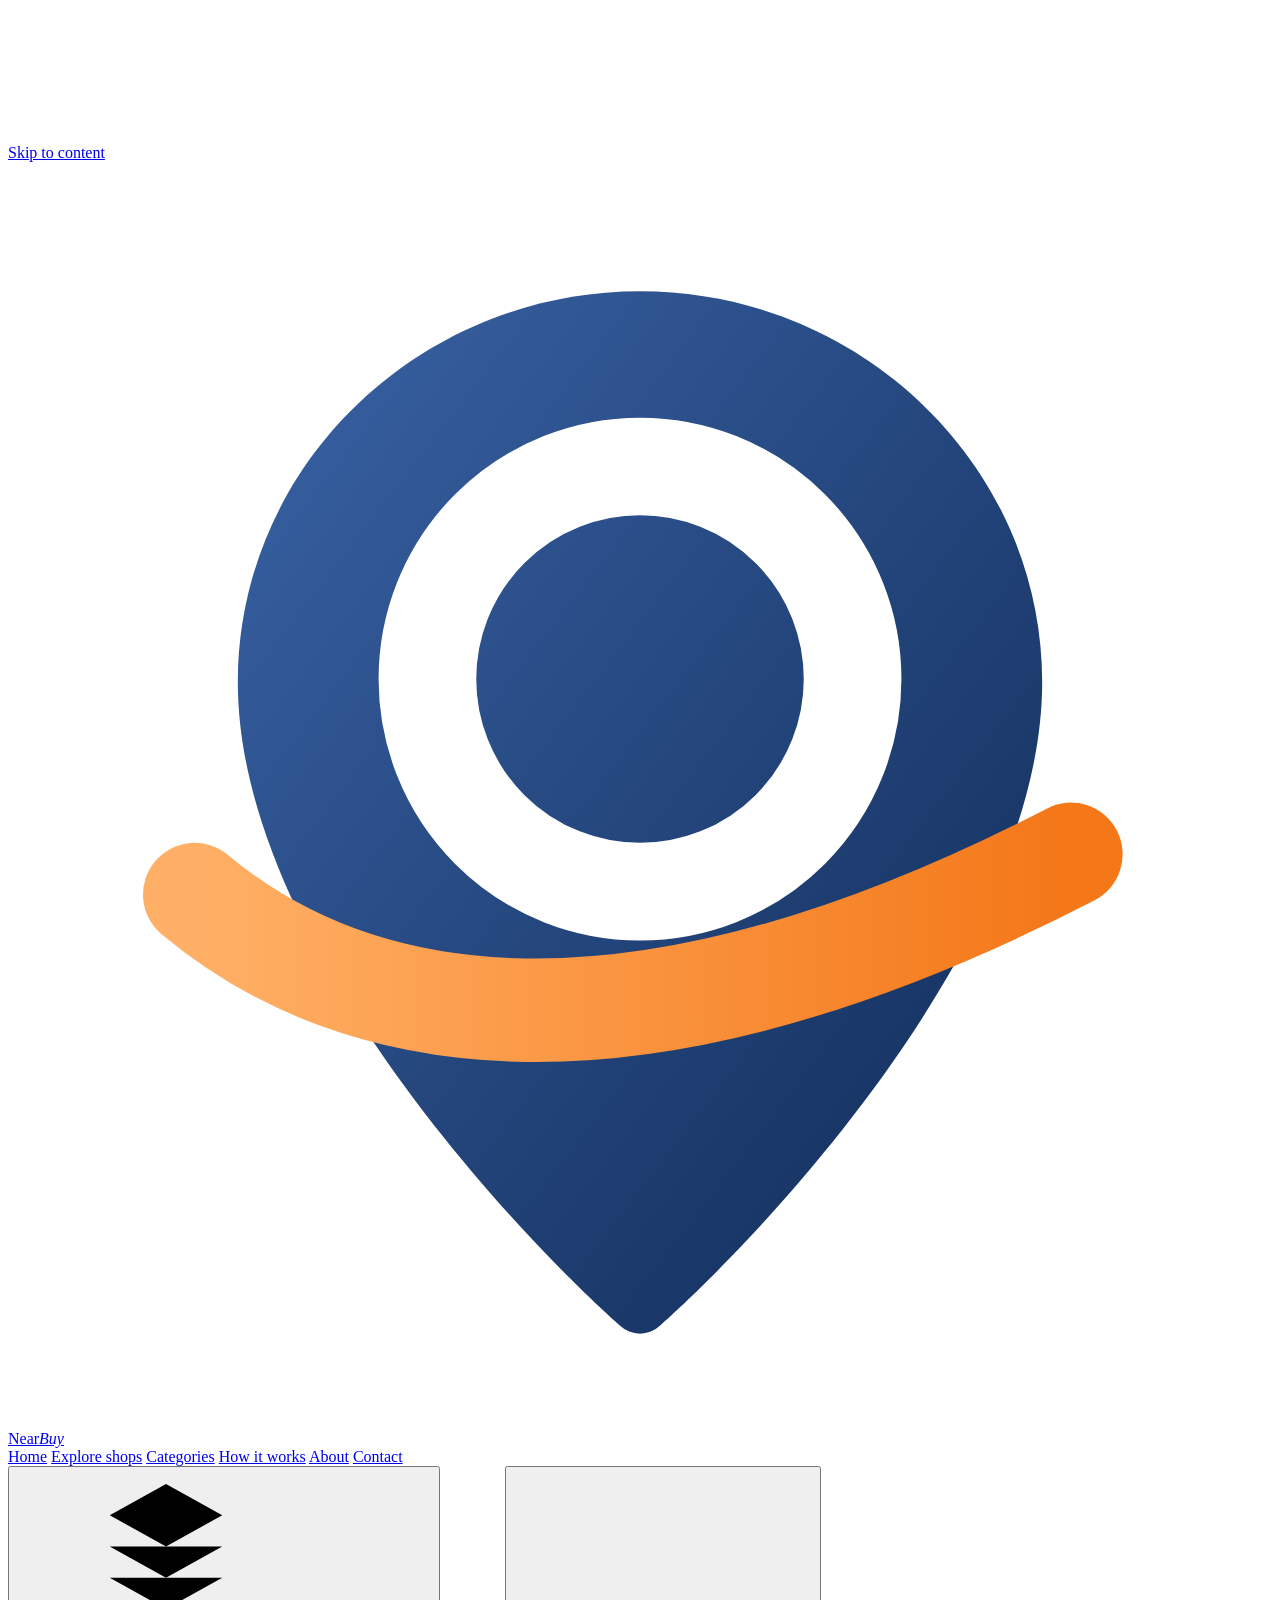
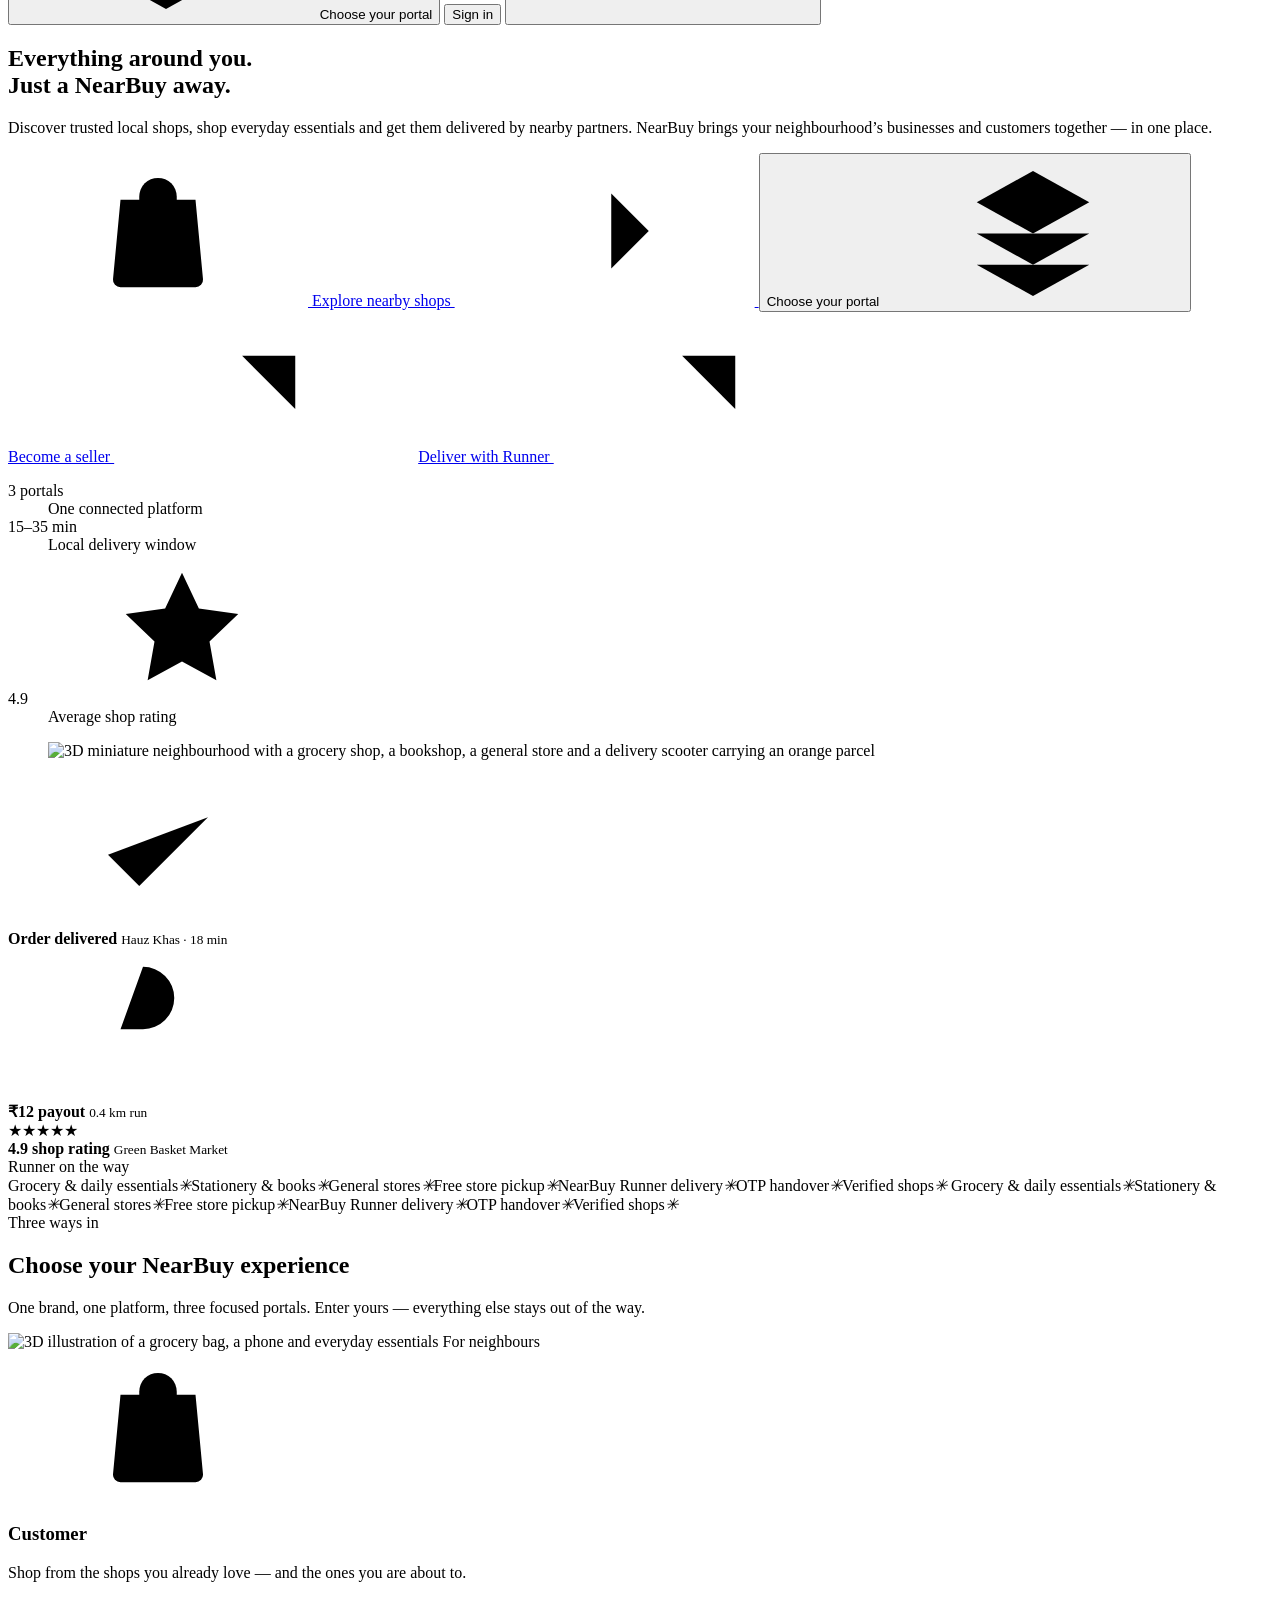
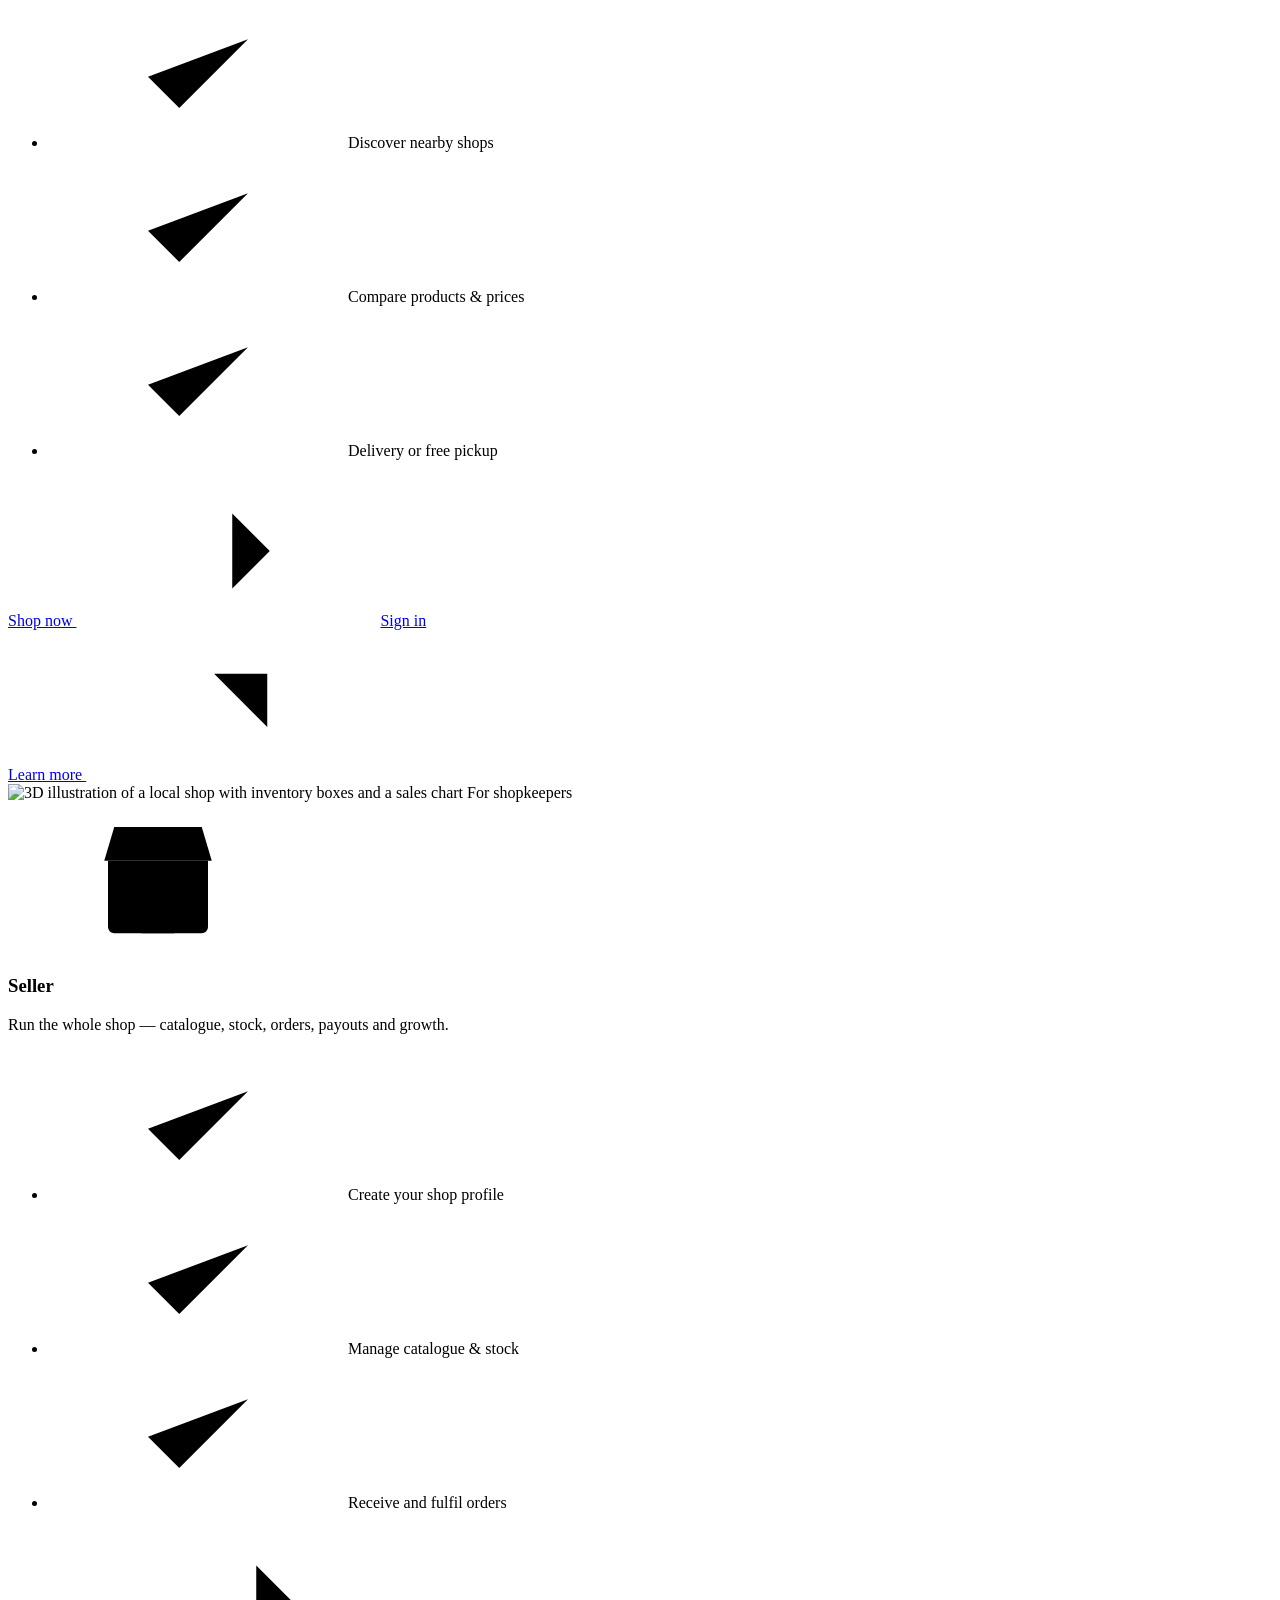
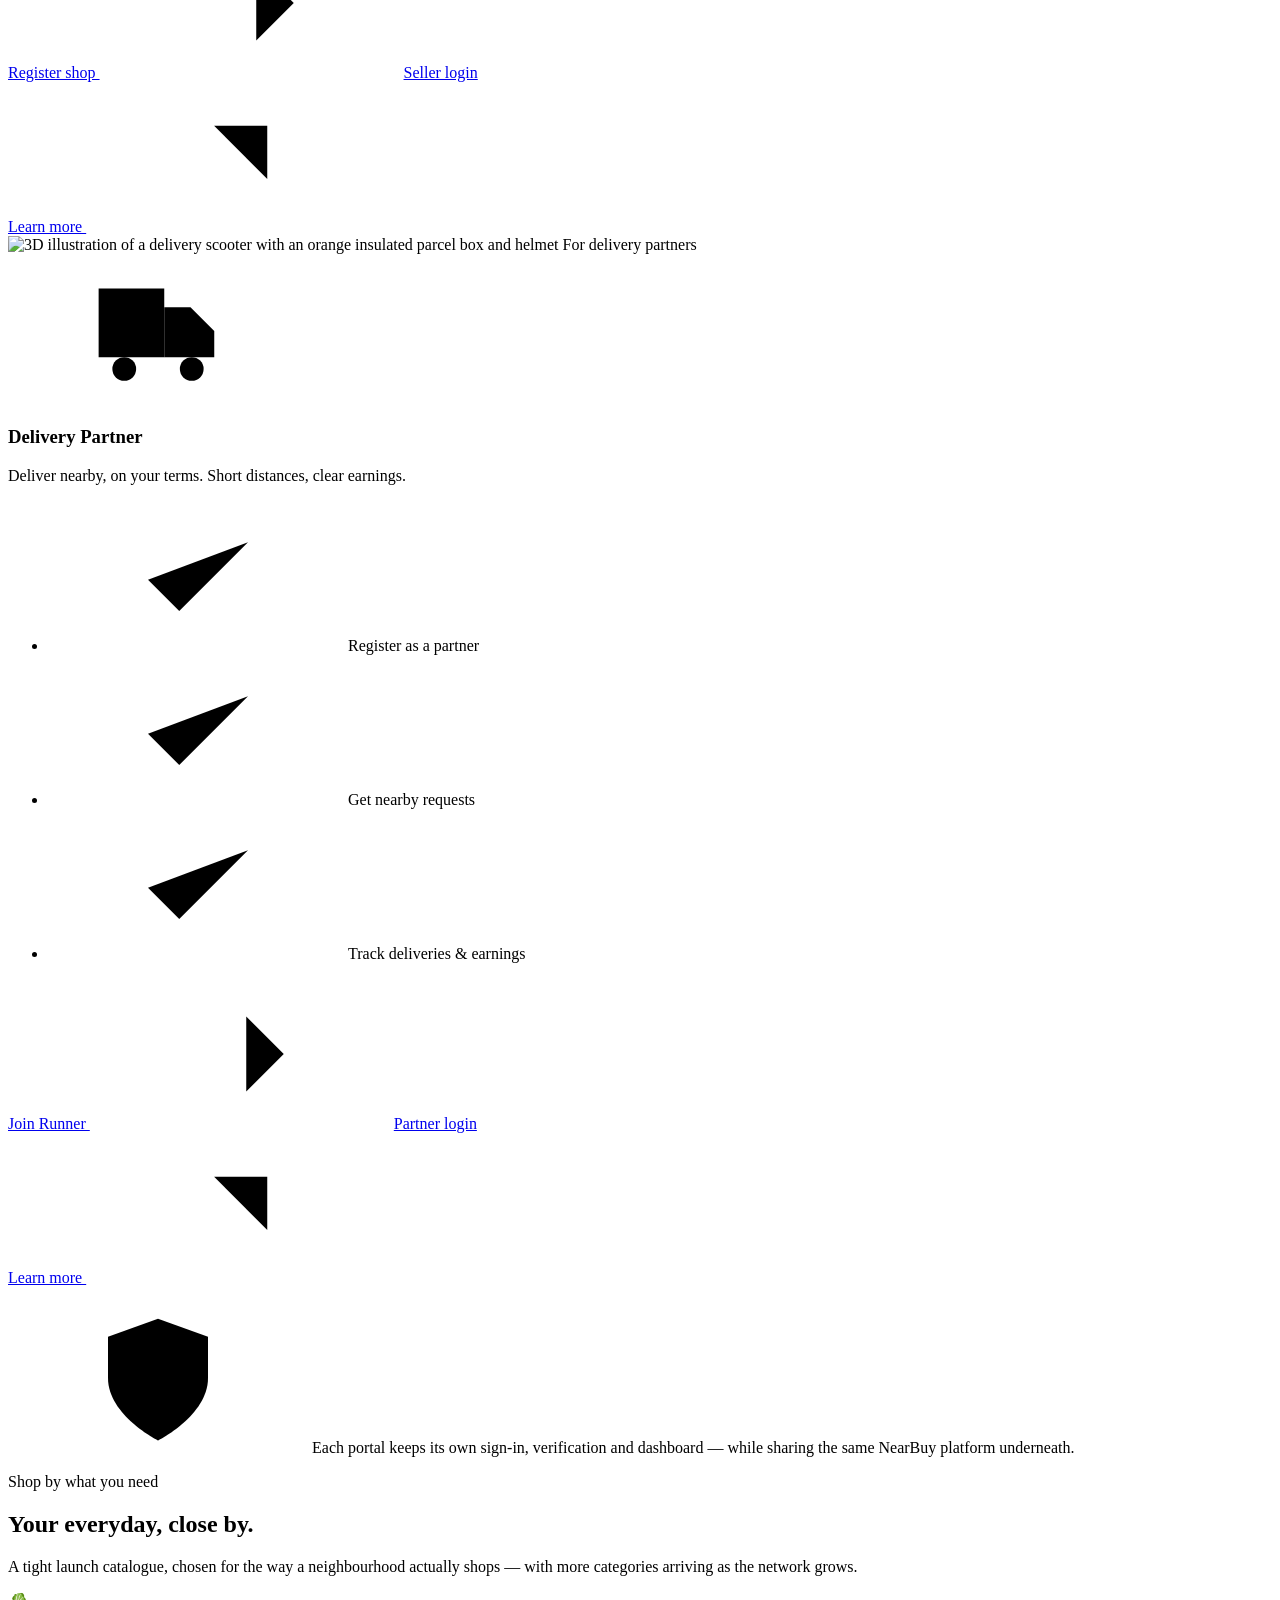
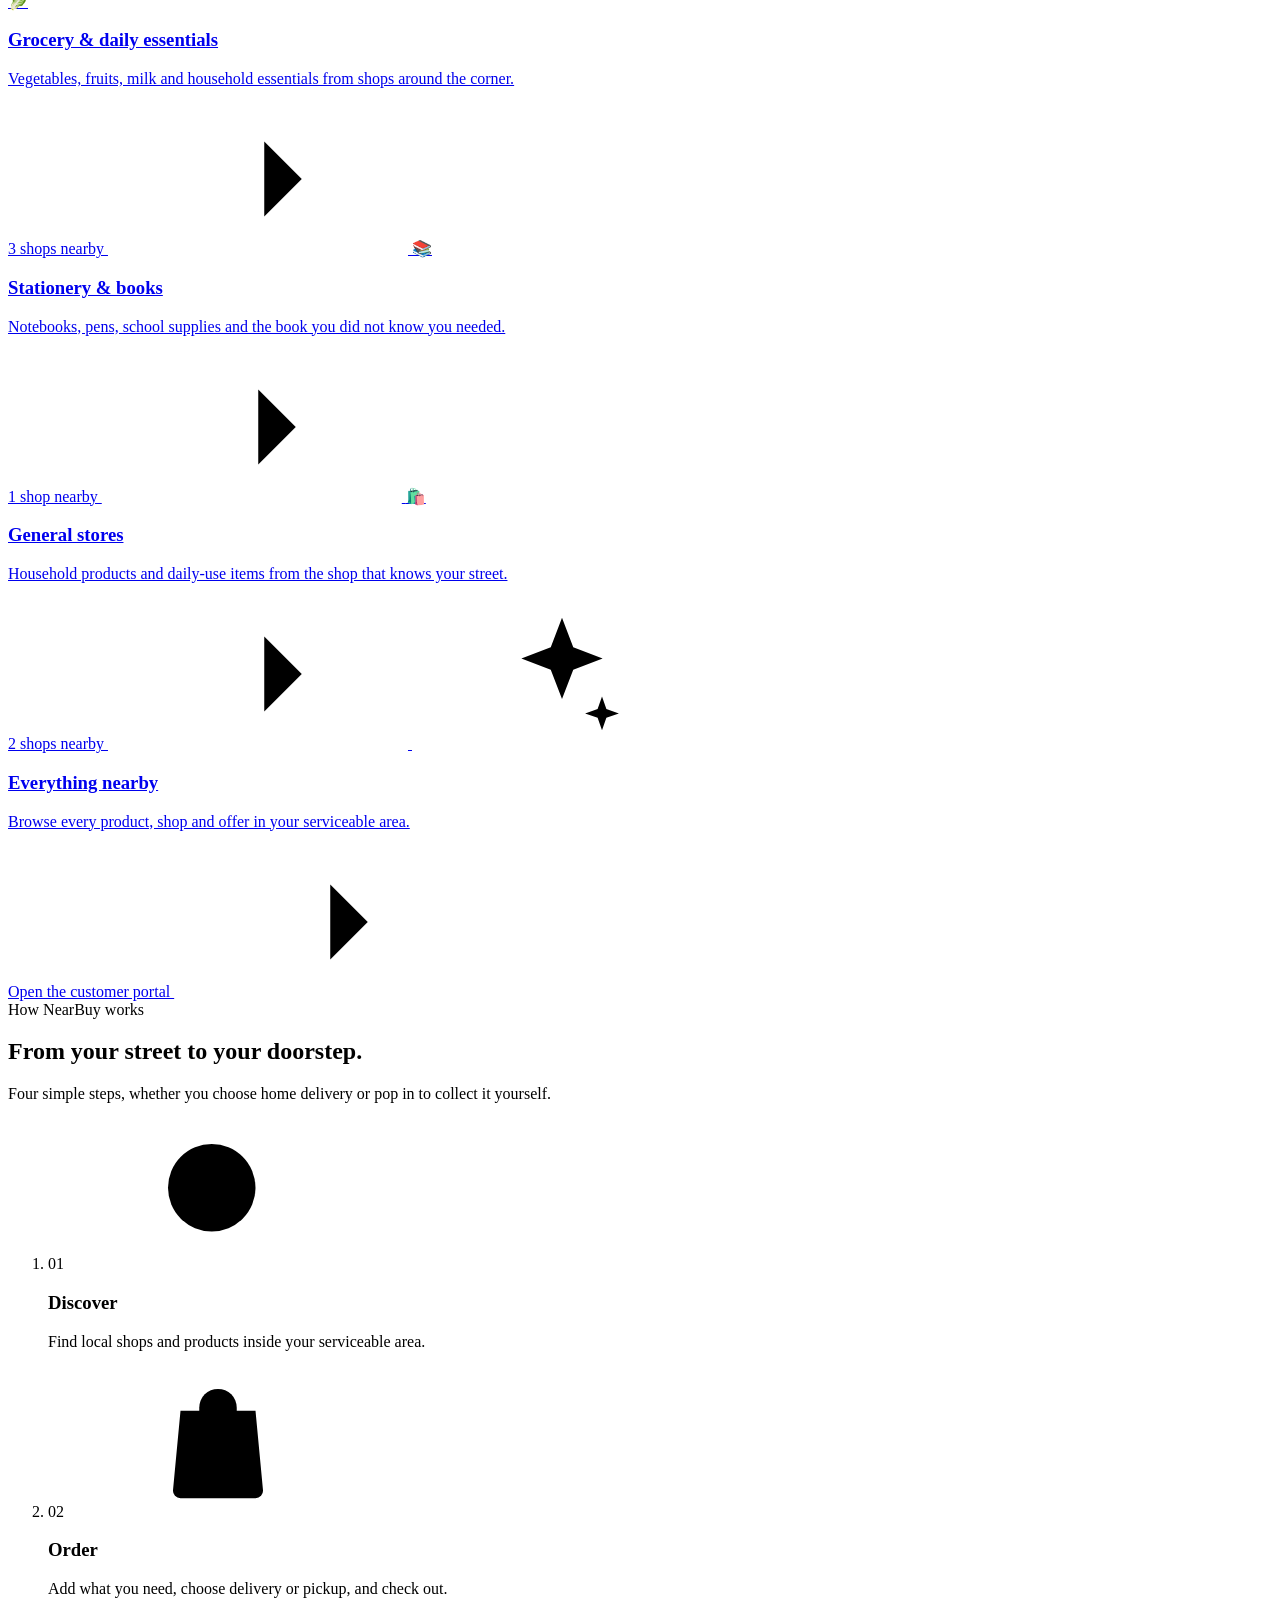
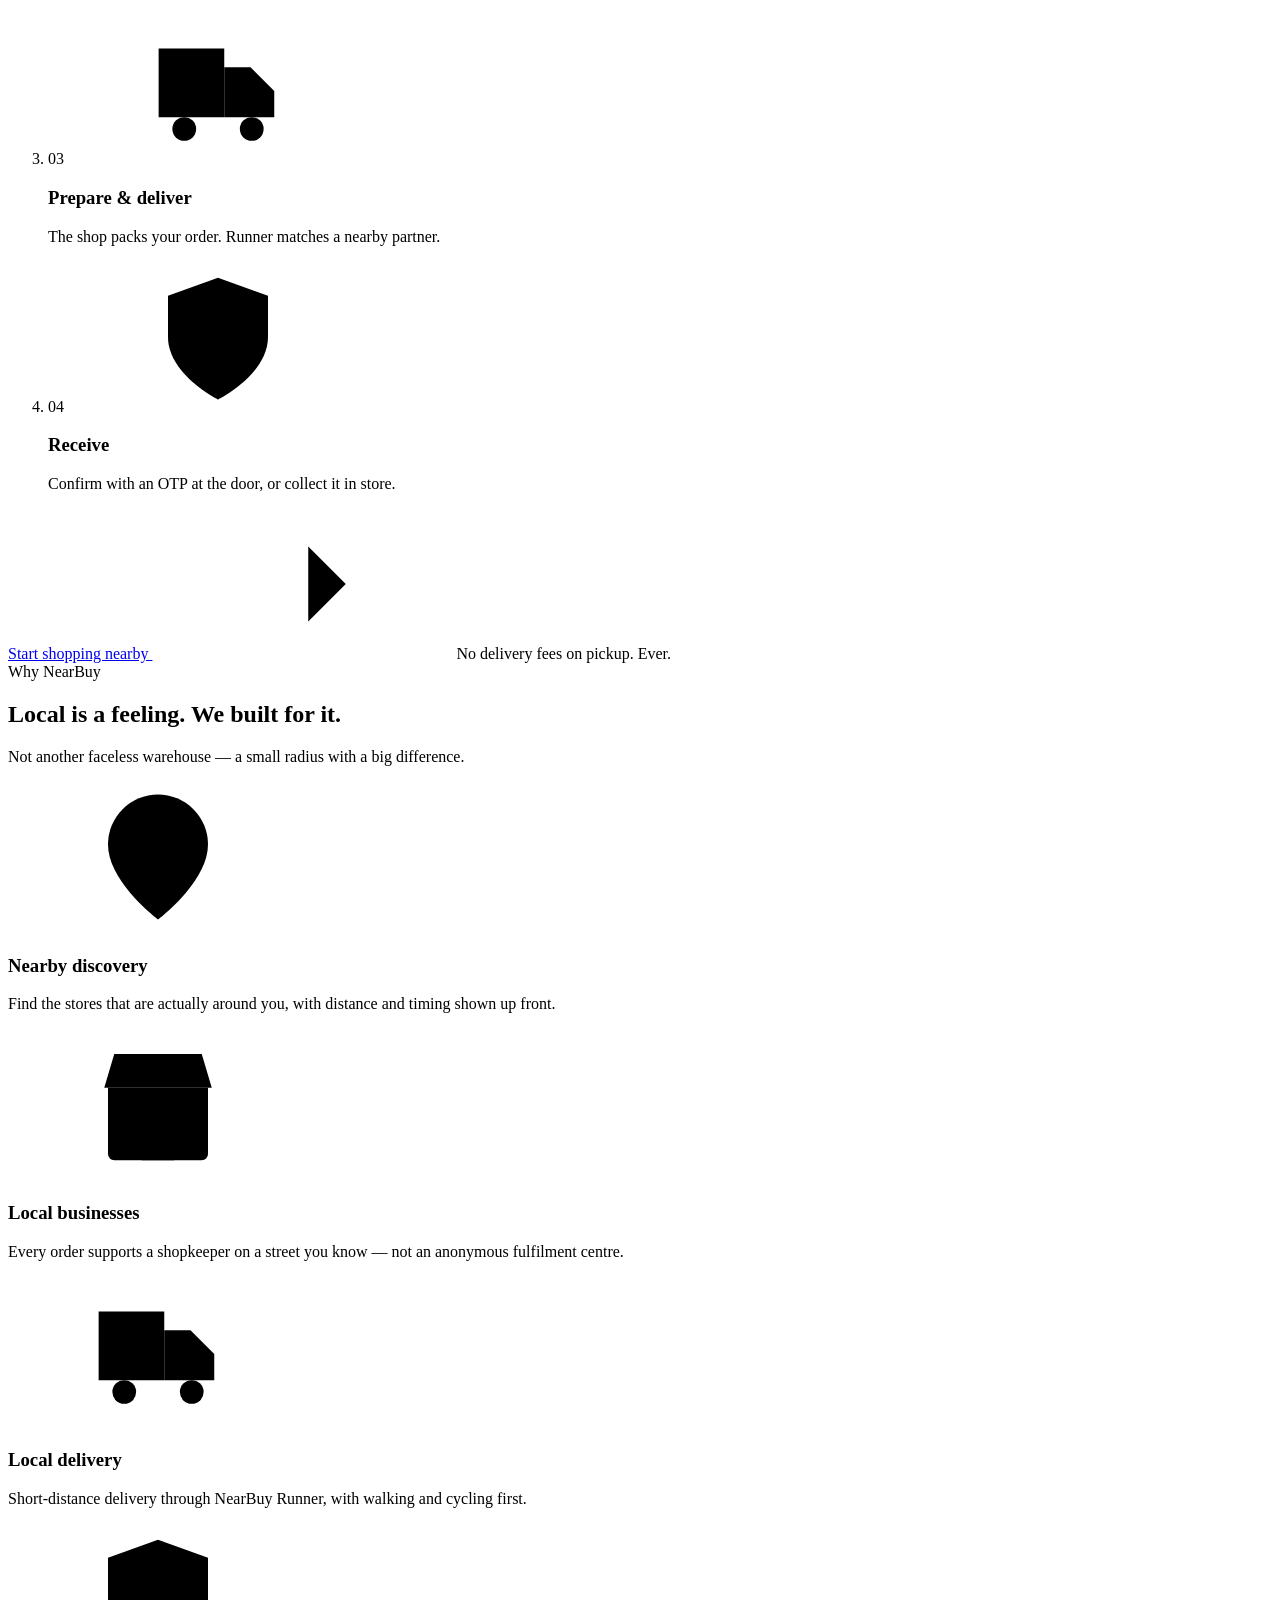
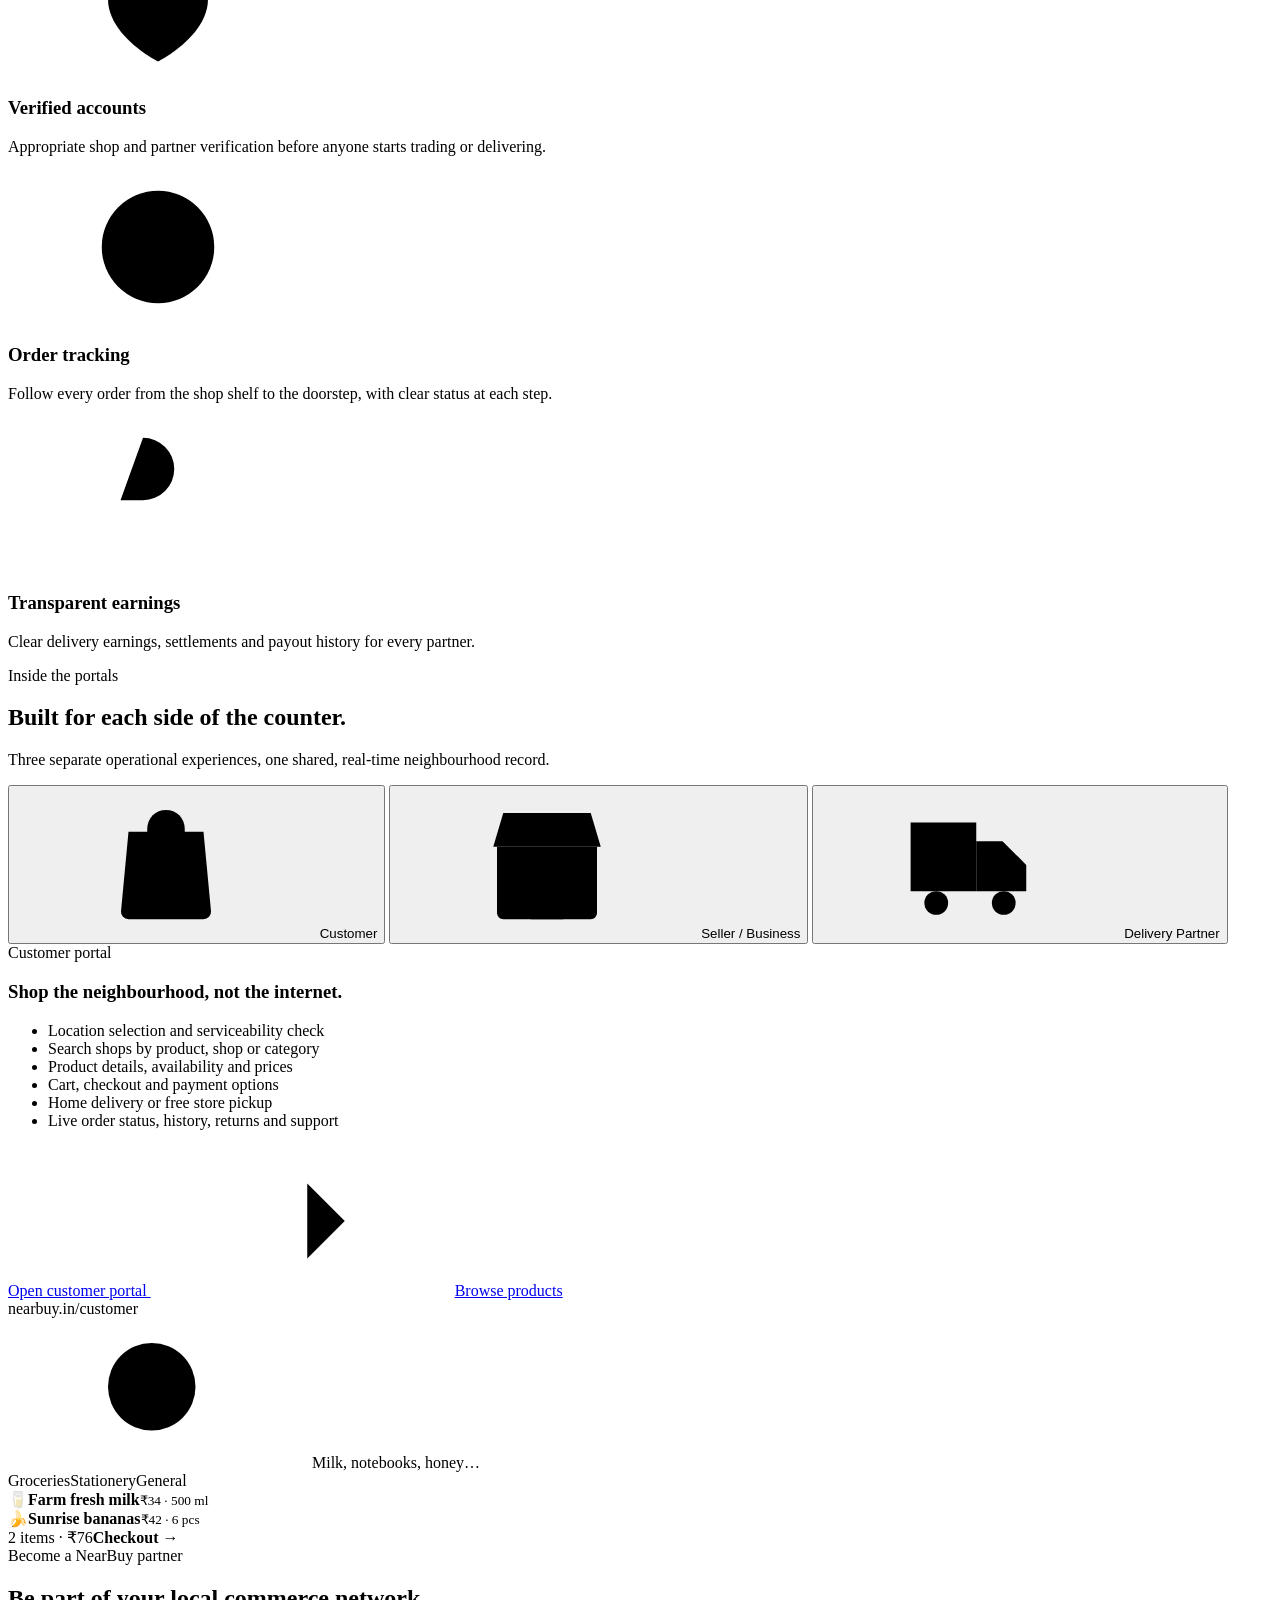
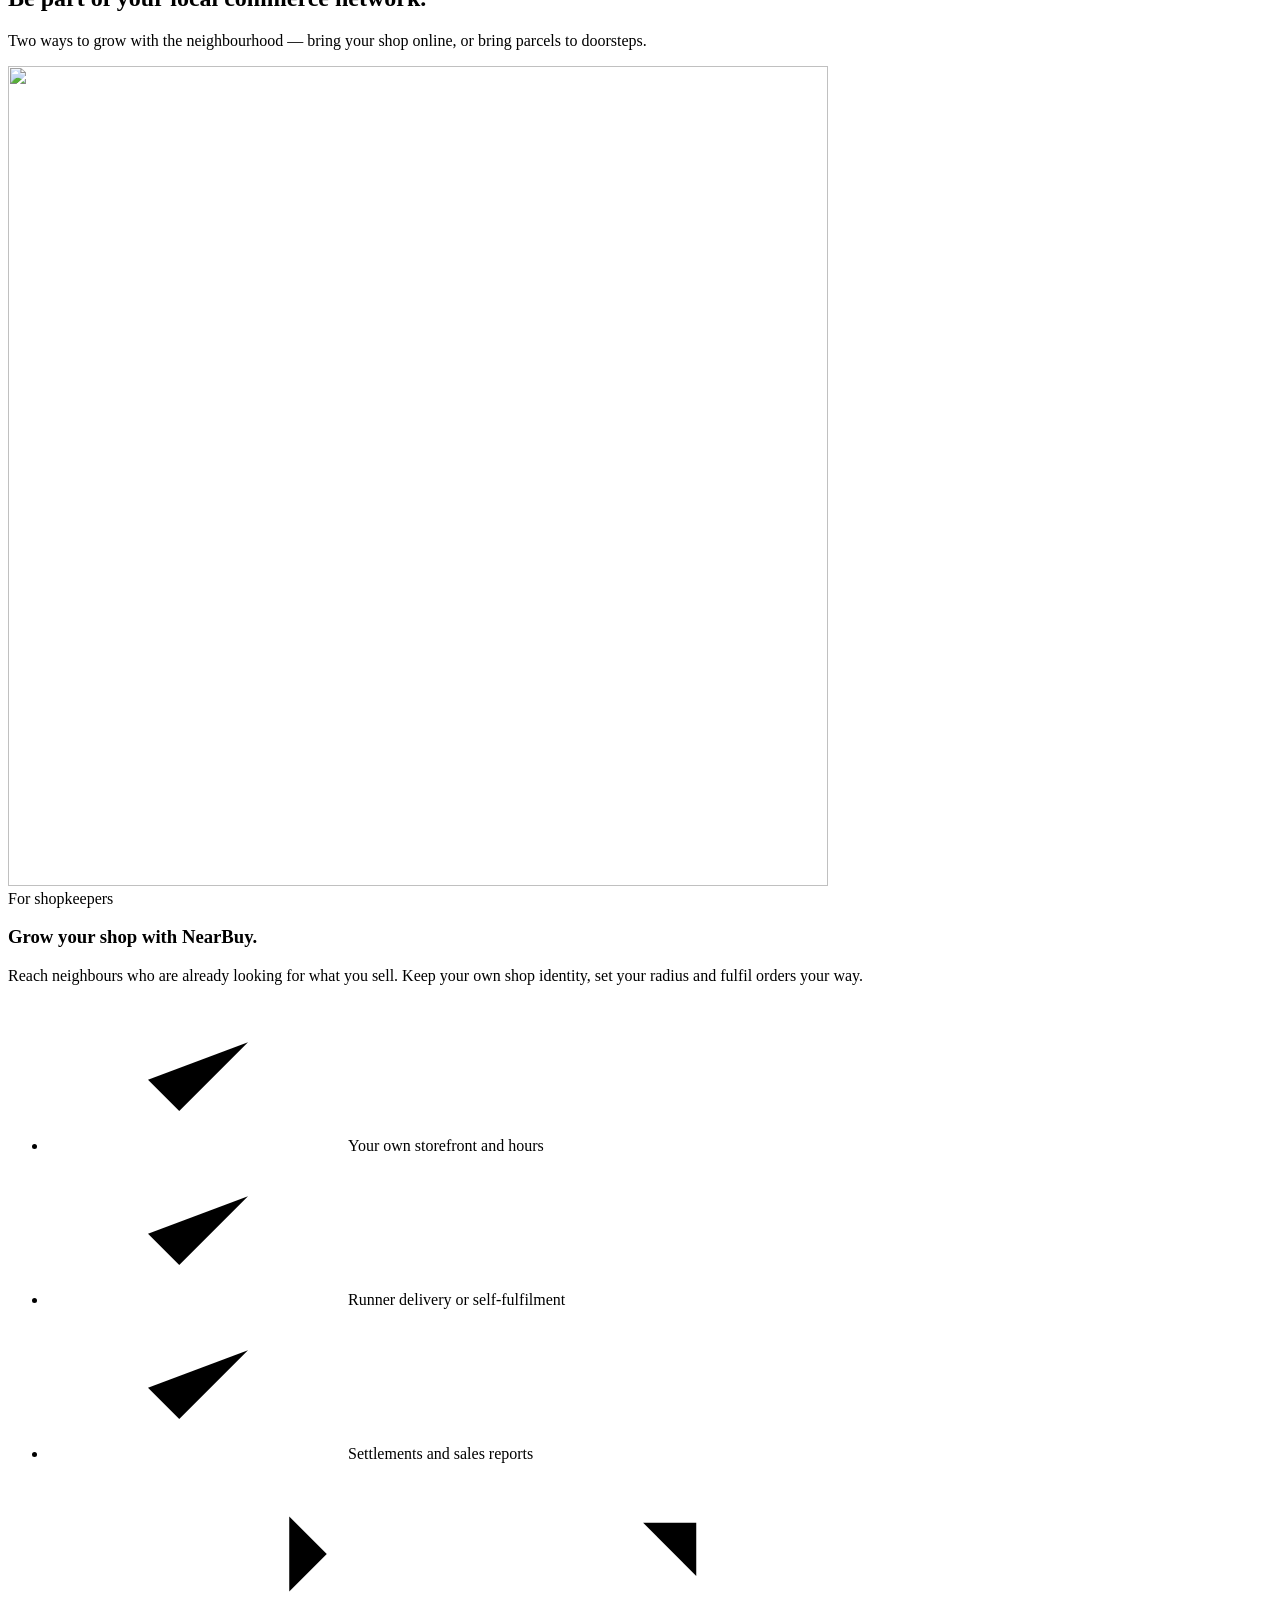
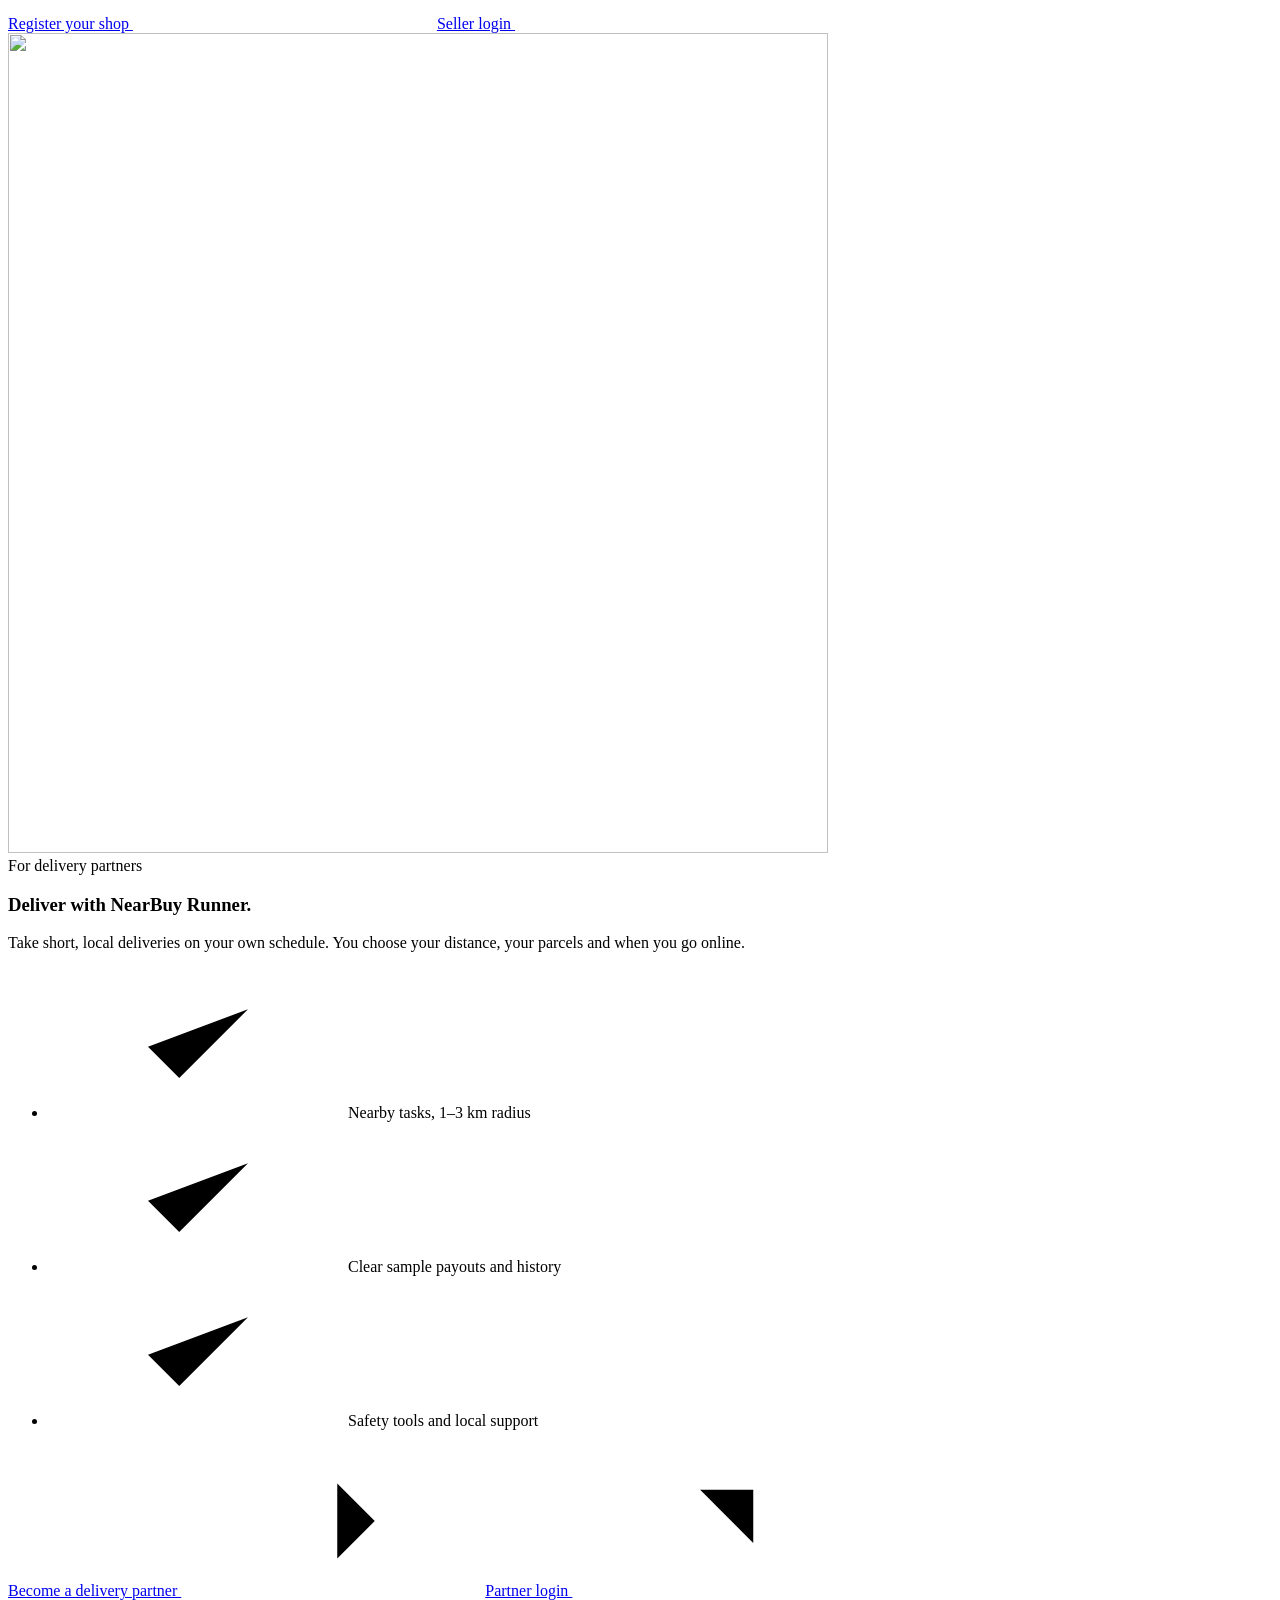
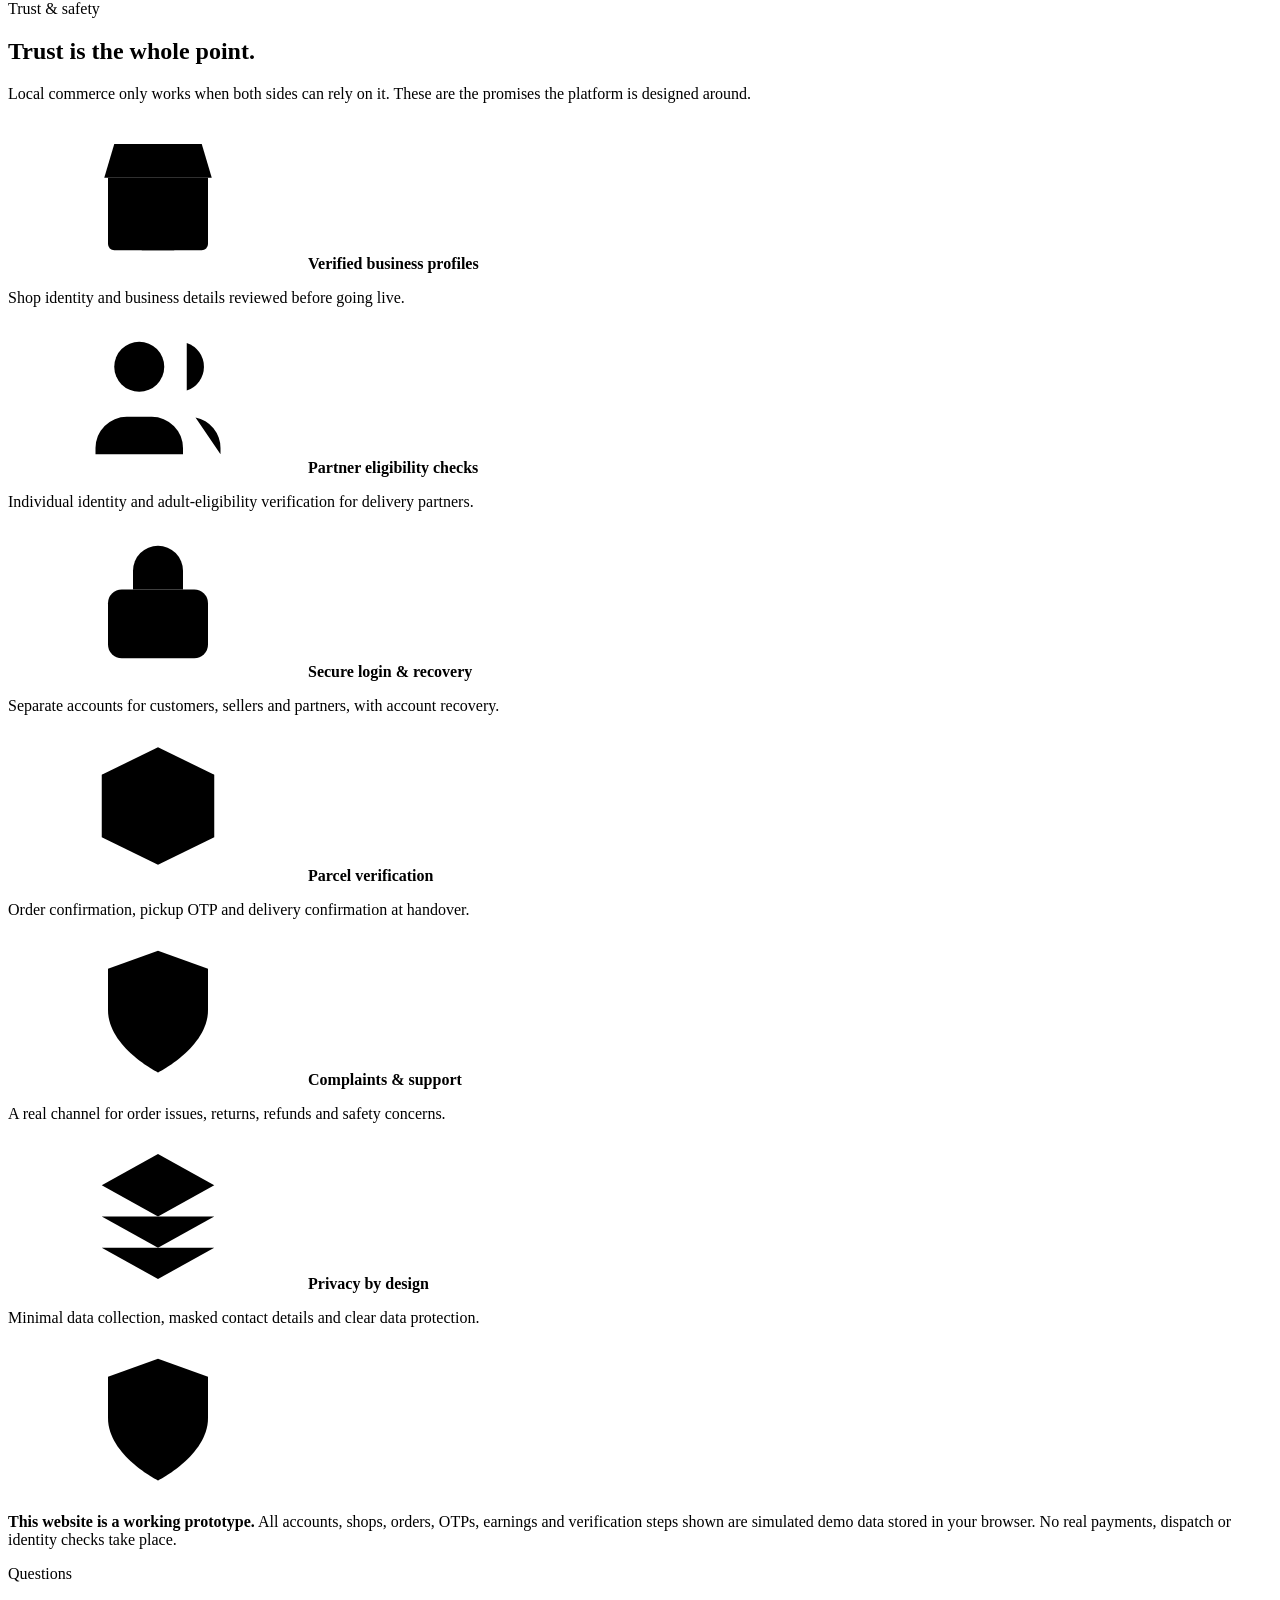
==== index.html @ a2e4f102 "Unify NearBuy ecosystem: customer storefront, seller Find-a-Runner, 18+ partner gate, and admin mark" ====
<!doctype html>
<html lang="en">
<head>
  <meta charset="UTF-8" />
  <meta name="viewport" content="width=device-width, initial-scale=1" />
  <meta name="theme-color" content="#081428" />
  <meta name="description" content="NearBuy — Your neighbourhood, everything you need. Discover local shops, order everyday essentials with local pickup or NearBuy Runner delivery, and join as a seller or delivery partner." />
  <title>NearBuy — Your Neighbourhood. Everything You Need.</title>
  <link rel="icon" href="/public/assets/nearbuy-logo.png" />
  <link rel="preconnect" href="https://fonts.googleapis.com" />
  <link rel="preconnect" href="https://fonts.gstatic.com" crossorigin />
  <link href="https://fonts.googleapis.com/css2?family=DM+Sans:opsz,wght@9..40,400;9..40,500;9..40,600;9..40,700&family=Manrope:wght@500;600;700;800&display=swap" rel="stylesheet" />
  <link rel="preload" as="image" href="/public/assets/hero-neighbourhood.jpg" fetchpriority="high" />
  <link rel="stylesheet" href="/home.css" />
  <script>
    (function () {
      var d = document.documentElement;
      d.classList.add('js-ready');
      try {
        var pref = localStorage.getItem('nearbuy.motion');
        if (pref === 'reduced' || (!pref && window.matchMedia('(prefers-reduced-motion: reduce)').matches)) {
          d.setAttribute('data-motion', 'reduced');
        }
      } catch (e) {}
      setTimeout(function () {
        if (!window.__nbHomeReady) d.classList.remove('js-ready');
      }, 2500);
    })();
  </script>
</head>
<body>
  <a class="skip" href="#main">Skip to content</a>

  <!-- icon sprite -->
  <svg class="sprite" aria-hidden="true" focusable="false">
    <symbol id="i-arrow" viewBox="0 0 24 24"><path d="M4 12h15"/><path d="m13 6 6 6-6 6"/></symbol>
    <symbol id="i-arrow-up" viewBox="0 0 24 24"><path d="M7 17 17 7"/><path d="M8.5 7H17v8.5"/></symbol>
    <symbol id="i-bag" viewBox="0 0 24 24"><path d="M6 7h12l1.2 12.7a1.2 1.2 0 0 1-1.2 1.3H6a1.2 1.2 0 0 1-1.2-1.3z"/><path d="M9 10V6.5a3 3 0 0 1 6 0V10"/></symbol>
    <symbol id="i-store" viewBox="0 0 24 24"><path d="M3.4 9.4 5 4h14l1.6 5.4"/><path d="M4 9.4h16V20a1 1 0 0 1-1 1H5a1 1 0 0 1-1-1z"/><path d="M9.4 21v-5.6h5.2V21"/></symbol>
    <symbol id="i-truck" viewBox="0 0 24 24"><path d="M2.5 5.5h10.5v11H2.5z"/><path d="M13 8.5h4.2l3.8 3.8v4.2H13z"/><circle cx="6.6" cy="18.4" r="1.9"/><circle cx="17.4" cy="18.4" r="1.9"/></symbol>
    <symbol id="i-pin" viewBox="0 0 24 24"><path d="M20 10c0 6-8 12-8 12s-8-6-8-12a8 8 0 0 1 16 0z"/><circle cx="12" cy="10" r="2.6"/></symbol>
    <symbol id="i-search" viewBox="0 0 24 24"><circle cx="11" cy="11" r="7"/><path d="m20 20-3.9-3.9"/></symbol>
    <symbol id="i-shield" viewBox="0 0 24 24"><path d="M12 22s8-4 8-10V5.4L12 2.5 4 5.4V12c0 6 8 10 8 10z"/><path d="m8.6 11.8 2.3 2.3 4.5-4.5"/></symbol>
    <symbol id="i-clock" viewBox="0 0 24 24"><circle cx="12" cy="12" r="9"/><path d="M12 7.4V12l3.2 2"/></symbol>
    <symbol id="i-star" viewBox="0 0 24 24"><path d="m12 3 2.7 5.7 6.3.9-4.6 4.4 1.1 6.2-5.5-3-5.5 3 1.1-6.2L3 9.6l6.3-.9z"/></symbol>
    <symbol id="i-check" viewBox="0 0 24 24"><path d="m4 12.6 5 5L20 6.6"/></symbol>
    <symbol id="i-heart" viewBox="0 0 24 24"><path d="M20.8 4.6a5.5 5.5 0 0 0-7.8 0L12 5.7l-1-1.1a5.5 5.5 0 0 0-7.8 7.8l1 1L12 21l7.8-7.6 1-1a5.5 5.5 0 0 0 0-7.8z"/></symbol>
    <symbol id="i-box" viewBox="0 0 24 24"><path d="M12 2.6 21 7v10l-9 4.4L3 17V7z"/><path d="m3 7 9 4.4L21 7"/><path d="M12 21.4V11.4"/></symbol>
    <symbol id="i-chart" viewBox="0 0 24 24"><path d="M3 3v18h18"/><path d="m7 15 4-5 3 3 5-7"/></symbol>
    <symbol id="i-sparkle" viewBox="0 0 24 24"><path d="m12 3 1.8 4.7 4.7 1.8-4.7 1.8L12 16l-1.8-4.7L5.5 9.5l4.7-1.8z"/><path d="M18.4 15.6l.7 2 2 .7-2 .7-.7 2-.7-2-2-.7 2-.7z"/></symbol>
    <symbol id="i-menu" viewBox="0 0 24 24"><path d="M4 7h16M4 12h16M4 17h16"/></symbol>
    <symbol id="i-x" viewBox="0 0 24 24"><path d="M18 6 6 18M6 6l12 12"/></symbol>
    <symbol id="i-rupee" viewBox="0 0 24 24"><path d="M6 3h12"/><path d="M6 8h12"/><path d="M6 13h3.6a5 5 0 0 0 0-10"/><path d="m6.4 13 8.6 8"/></symbol>
    <symbol id="i-users" viewBox="0 0 24 24"><path d="M16 21v-1a5 5 0 0 0-5-5H7a5 5 0 0 0-5 5v1"/><circle cx="9" cy="7" r="4"/><path d="M22 21v-1a5 5 0 0 0-4-4.9"/><path d="M16.6 3.2a4 4 0 0 1 0 7.6"/></symbol>
    <symbol id="i-lock" viewBox="0 0 24 24"><rect x="4" y="10" width="16" height="11" rx="2.2"/><path d="M8 10V7a4 4 0 0 1 8 0v3"/></symbol>
    <symbol id="i-refresh" viewBox="0 0 24 24"><path d="M21 12a9 9 0 1 1-3-6.7"/><path d="M21 3.8V9h-5.2"/></symbol>
    <symbol id="i-mail" viewBox="0 0 24 24"><rect x="3" y="5" width="18" height="14" rx="2.2"/><path d="m3.6 6.5 8.4 6 8.4-6"/></symbol>
    <symbol id="i-phone" viewBox="0 0 24 24"><path d="M5 3h3.4l1.8 4.4-2.2 1.6a12 12 0 0 0 5 5l1.6-2.2L19 13.6V17a2 2 0 0 1-2.2 2A16 16 0 0 1 3 5.2 2 2 0 0 1 5 3z"/></symbol>
    <symbol id="i-layers" viewBox="0 0 24 24"><path d="m12 2.4 9 5-9 5-9-5z"/><path d="m3 12.4 9 5 9-5"/><path d="m3 17.4 9 5 9-5"/></symbol>
    <symbol id="i-inbox" viewBox="0 0 24 24"><path d="M3.5 12.6 6.2 4.8A2 2 0 0 1 8.1 3.4h7.8a2 2 0 0 1 1.9 1.4l2.7 7.8"/><path d="M3.5 12.6h4.2l1.5 2.6h5.6l1.5-2.6h4.2V18a2.4 2.4 0 0 1-2.4 2.4H5.9A2.4 2.4 0 0 1 3.5 18z"/></symbol>
    <symbol id="i-chevron" viewBox="0 0 24 24"><path d="m6 9 6 6 6-6"/></symbol>
  </svg>

  <!-- ============================ NAV ============================ -->
  <header class="nav" id="nav">
    <div class="nav__inner">
      <a class="brand" href="/" aria-label="NearBuy home">
        <span class="brand__mark" aria-hidden="true">
          <svg viewBox="0 0 44 44">
            <defs>
              <linearGradient id="markBody" x1="0" y1="0" x2="1" y2="1"><stop offset="0" stop-color="#3a63a6"/><stop offset="1" stop-color="#0f2a55"/></linearGradient>
              <linearGradient id="markSwoosh" x1="0" y1="0" x2="1" y2="0"><stop offset="0" stop-color="#ffb066"/><stop offset="1" stop-color="#f47718"/></linearGradient>
            </defs>
            <path d="M22 4.5c-7.7 0-14 6.1-14 13.6 0 9.6 11 20.4 13.3 22.4a1 1 0 0 0 1.4 0C25 38.5 36 27.7 36 18.1 36 10.6 29.7 4.5 22 4.5Z" fill="url(#markBody)"/>
            <circle cx="22" cy="18" r="7.4" fill="none" stroke="#fff" stroke-width="3.4"/>
            <path d="M6.5 25.5c5.5 4.6 15 6.6 30.5-1.4" fill="none" stroke="url(#markSwoosh)" stroke-width="3.6" stroke-linecap="round"/>
          </svg>
        </span>
        <span class="brand__word">Near<em>Buy</em></span>
      </a>

      <nav class="nav__links" aria-label="Primary">
        <a href="/" aria-current="page">Home</a>
        <a href="/customer/">Explore shops</a>
        <a href="#categories">Categories</a>
        <a href="#how">How it works</a>
        <a href="/about/">About</a>
        <a href="#support">Contact</a>
      </nav>

      <div class="nav__actions">
        <button class="btn btn--ghost btn--sm nav__portal-btn" data-open-chooser>
          <svg class="ic"><use href="#i-layers"/></svg>
          Choose your portal
        </button>
        <button class="btn btn--primary btn--sm" data-open-chooser>Sign in</button>
        <button class="nav__toggle" id="navToggle" aria-label="Open menu" aria-expanded="false" aria-controls="nav">
          <svg class="ic"><use href="#i-menu"/></svg>
        </button>
      </div>
    </div>
  </header>

  <main id="main">
    <!-- ============================ HERO ============================ -->
    <section class="hero" aria-labelledby="heroTitle">
      <div class="hero__bg" aria-hidden="true">
        <span class="blob blob--a"></span>
        <span class="blob blob--b"></span>
        <span class="blob blob--c"></span>
        <span class="hero__grid"></span>
        <span class="hero__noise"></span>
      </div>

      <div class="wrap hero__inner">
        <div class="hero__copy">
          <h1 id="heroTitle">Everything around you.<br /><span class="grad">Just a NearBuy away.</span></h1>
          <p class="hero__lede">Discover trusted local shops, shop everyday essentials and get them delivered by nearby partners. NearBuy brings your neighbourhood’s businesses and customers together — in one place.</p>

          <div class="hero__cta">
            <a class="btn btn--primary btn--lg" href="/customer/">
              <svg class="ic"><use href="#i-bag"/></svg>
              Explore nearby shops
              <svg class="ic ic--arrow"><use href="#i-arrow"/></svg>
            </a>
            <button class="btn btn--ghost btn--lg" data-open-chooser>
              Choose your portal
              <svg class="ic"><use href="#i-layers"/></svg>
            </button>
          </div>

          <div class="hero__links">
            <a href="#partners">Become a seller <svg class="ic"><use href="#i-arrow-up"/></svg></a>
            <span></span>
            <a href="/runner/">Deliver with Runner <svg class="ic"><use href="#i-arrow-up"/></svg></a>
          </div>

          <dl class="hero__stats">
            <div><dt>3 portals</dt><dd>One connected platform</dd></div>
            <div><dt>15–35 min</dt><dd>Local delivery window</dd></div>
            <div><dt>4.9 <svg class="ic"><use href="#i-star"/></svg></dt><dd>Average shop rating</dd></div>
          </dl>
        </div>

        <div class="scene" id="scene">
          <span class="scene__halo" aria-hidden="true"></span>
          <span class="scene__ring scene__ring--a" aria-hidden="true"></span>
          <span class="scene__ring scene__ring--b" aria-hidden="true"></span>

          <figure class="scene__art" data-depth="8">
            <img src="/public/assets/hero-neighbourhood.jpg" width="1400" height="933" alt="3D miniature neighbourhood with a grocery shop, a bookshop, a general store and a delivery scooter carrying an orange parcel" fetchpriority="high" />
          </figure>

          <div class="float-card float-card--order" data-depth="20">
            <span class="float-card__icon float-card__icon--green"><svg class="ic"><use href="#i-check"/></svg></span>
            <div>
              <b>Order delivered</b>
              <small>Hauz Khas · 18 min</small>
            </div>
            <span class="live-dot" aria-hidden="true"><i></i></span>
          </div>

          <div class="float-card float-card--pay" data-depth="30">
            <span class="float-card__icon float-card__icon--orange"><svg class="ic"><use href="#i-rupee"/></svg></span>
            <div>
              <b>₹12 payout</b>
              <small>0.4 km run</small>
            </div>
          </div>

          <div class="float-card float-card--rating" data-depth="26">
            <span class="float-card__stars" role="img" aria-label="Rated 4.9 out of 5">★★★★★</span>
            <div>
              <b>4.9 shop rating</b>
              <small>Green Basket Market</small>
            </div>
          </div>

          <div class="scene__badge">
            <span class="pulse" aria-hidden="true"></span>
            Runner on the way
          </div>
        </div>
      </div>

      <div class="marquee" aria-hidden="true">
        <div class="marquee__track">
          <span>Grocery &amp; daily essentials</span><i>✳</i><span>Stationery &amp; books</span><i>✳</i><span>General stores</span><i>✳</i><span>Free store pickup</span><i>✳</i><span>NearBuy Runner delivery</span><i>✳</i><span>OTP handover</span><i>✳</i><span>Verified shops</span><i>✳</i>
          <span>Grocery &amp; daily essentials</span><i>✳</i><span>Stationery &amp; books</span><i>✳</i><span>General stores</span><i>✳</i><span>Free store pickup</span><i>✳</i><span>NearBuy Runner delivery</span><i>✳</i><span>OTP handover</span><i>✳</i><span>Verified shops</span><i>✳</i>
        </div>
      </div>
    </section>

    <!-- ============================ PORTALS ============================ -->
    <section class="section section--dark portals" id="portals" aria-labelledby="portalsTitle">
      <div class="wrap">
        <div class="section__head" data-reveal>
          <span class="eyebrow">Three ways in</span>
          <h2 id="portalsTitle">Choose your NearBuy experience</h2>
          <p>One brand, one platform, three focused portals. Enter yours — everything else stays out of the way.</p>
        </div>

        <div class="portal-grid">
          <article class="portal-card portal-card--customer" data-tilt data-reveal style="--i:0">
            <div class="portal-card__art">
              <img src="/public/assets/portal-customer.jpg" width="760" height="1140" alt="3D illustration of a grocery bag, a phone and everyday essentials" loading="lazy" />
              <span class="portal-card__tag">For neighbours</span>
            </div>
            <div class="portal-card__body">
              <div class="portal-card__title">
                <span class="portal-card__icon"><svg class="ic"><use href="#i-bag"/></svg></span>
                <h3>Customer</h3>
              </div>
              <p>Shop from the shops you already love — and the ones you are about to.</p>
              <ul class="ticks">
                <li><svg class="ic"><use href="#i-check"/></svg>Discover nearby shops</li>
                <li><svg class="ic"><use href="#i-check"/></svg>Compare products &amp; prices</li>
                <li><svg class="ic"><use href="#i-check"/></svg>Delivery or free pickup</li>
              </ul>
              <div class="portal-card__cta">
                <a class="btn btn--primary btn--sm" href="/customer/">Shop now <svg class="ic ic--arrow"><use href="#i-arrow"/></svg></a>
                <a class="btn btn--ghost btn--sm" href="/customer/login/">Sign in</a>
              </div>
              <a class="learn" href="#previews" data-tab-jump="customer">Learn more <svg class="ic"><use href="#i-arrow-up"/></svg></a>
            </div>
          </article>

          <article class="portal-card portal-card--seller" data-tilt data-reveal style="--i:1">
            <div class="portal-card__art">
              <img src="/public/assets/portal-seller.jpg" width="820" height="820" alt="3D illustration of a local shop with inventory boxes and a sales chart" loading="lazy" />
              <span class="portal-card__tag portal-card__tag--green">For shopkeepers</span>
            </div>
            <div class="portal-card__body">
              <div class="portal-card__title">
                <span class="portal-card__icon"><svg class="ic"><use href="#i-store"/></svg></span>
                <h3>Seller</h3>
              </div>
              <p>Run the whole shop — catalogue, stock, orders, payouts and growth.</p>
              <ul class="ticks">
                <li><svg class="ic"><use href="#i-check"/></svg>Create your shop profile</li>
                <li><svg class="ic"><use href="#i-check"/></svg>Manage catalogue &amp; stock</li>
                <li><svg class="ic"><use href="#i-check"/></svg>Receive and fulfil orders</li>
              </ul>
              <div class="portal-card__cta">
                <a class="btn btn--primary btn--sm" href="/seller/register">Register shop <svg class="ic ic--arrow"><use href="#i-arrow"/></svg></a>
                <a class="btn btn--ghost btn--sm" href="/seller/">Seller login</a>
              </div>
              <a class="learn" href="#previews" data-tab-jump="seller">Learn more <svg class="ic"><use href="#i-arrow-up"/></svg></a>
            </div>
          </article>

          <article class="portal-card portal-card--runner" data-tilt data-reveal style="--i:2">
            <div class="portal-card__art">
              <img src="/public/assets/portal-runner.jpg" width="820" height="820" alt="3D illustration of a delivery scooter with an orange insulated parcel box and helmet" loading="lazy" />
              <span class="portal-card__tag portal-card__tag--blue">For delivery partners</span>
            </div>
            <div class="portal-card__body">
              <div class="portal-card__title">
                <span class="portal-card__icon"><svg class="ic"><use href="#i-truck"/></svg></span>
                <h3>Delivery Partner</h3>
              </div>
              <p>Deliver nearby, on your terms. Short distances, clear earnings.</p>
              <ul class="ticks">
                <li><svg class="ic"><use href="#i-check"/></svg>Register as a partner</li>
                <li><svg class="ic"><use href="#i-check"/></svg>Get nearby requests</li>
                <li><svg class="ic"><use href="#i-check"/></svg>Track deliveries &amp; earnings</li>
              </ul>
              <div class="portal-card__cta">
                <a class="btn btn--primary btn--sm" href="/runner/register/">Join Runner <svg class="ic ic--arrow"><use href="#i-arrow"/></svg></a>
                <a class="btn btn--ghost btn--sm" href="/runner/">Partner login</a>
              </div>
              <a class="learn" href="#previews" data-tab-jump="runner">Learn more <svg class="ic"><use href="#i-arrow-up"/></svg></a>
            </div>
          </article>
        </div>

        <p class="portals__note" data-reveal><svg class="ic"><use href="#i-shield"/></svg> Each portal keeps its own sign-in, verification and dashboard — while sharing the same NearBuy platform underneath.</p>
      </div>
    </section>

    <!-- ============================ CATEGORIES ============================ -->
    <section class="section section--cream" id="categories" aria-labelledby="catsTitle">
      <div class="wrap">
        <div class="section__head section__head--split">
          <div data-reveal>
            <span class="eyebrow eyebrow--dark">Shop by what you need</span>
            <h2 id="catsTitle">Your everyday, close by.</h2>
          </div>
          <p data-reveal>A tight launch catalogue, chosen for the way a neighbourhood actually shops — with more categories arriving as the network grows.</p>
        </div>

        <div class="cat-grid">
          <a class="cat-card" href="/customer/#/search?category=Grocery" data-reveal style="--i:0">
            <span class="cat-card__icon cat-card__icon--green" aria-hidden="true">🥬</span>
            <h3>Grocery &amp; daily essentials</h3>
            <p>Vegetables, fruits, milk and household essentials from shops around the corner.</p>
            <span class="cat-card__meta">3 shops nearby <svg class="ic"><use href="#i-arrow"/></svg></span>
          </a>
          <a class="cat-card" href="/customer/#/search?category=Books" data-reveal style="--i:1">
            <span class="cat-card__icon cat-card__icon--peach" aria-hidden="true">📚</span>
            <h3>Stationery &amp; books</h3>
            <p>Notebooks, pens, school supplies and the book you did not know you needed.</p>
            <span class="cat-card__meta">1 shop nearby <svg class="ic"><use href="#i-arrow"/></svg></span>
          </a>
          <a class="cat-card" href="/customer/#/search" data-reveal style="--i:2">
            <span class="cat-card__icon cat-card__icon--blue" aria-hidden="true">🛍️</span>
            <h3>General stores</h3>
            <p>Household products and daily-use items from the shop that knows your street.</p>
            <span class="cat-card__meta">2 shops nearby <svg class="ic"><use href="#i-arrow"/></svg></span>
          </a>
          <a class="cat-card cat-card--all" href="/customer/#/search" data-reveal style="--i:3">
            <span class="cat-card__icon cat-card__icon--ink" aria-hidden="true"><svg class="ic"><use href="#i-sparkle"/></svg></span>
            <h3>Everything nearby</h3>
            <p>Browse every product, shop and offer in your serviceable area.</p>
            <span class="cat-card__meta">Open the customer portal <svg class="ic"><use href="#i-arrow"/></svg></span>
          </a>
        </div>
      </div>
    </section>

    <!-- ============================ HOW IT WORKS ============================ -->
    <section class="section section--cream" id="how" aria-labelledby="howTitle">
      <div class="wrap">
        <div class="section__head section__head--split">
          <div data-reveal>
            <span class="eyebrow eyebrow--dark">How NearBuy works</span>
            <h2 id="howTitle">From your street to your doorstep.</h2>
          </div>
          <p data-reveal>Four simple steps, whether you choose home delivery or pop in to collect it yourself.</p>
        </div>

        <ol class="steps">
          <li class="step" data-reveal style="--i:0">
            <span class="step__num">01</span>
            <span class="step__icon"><svg class="ic"><use href="#i-search"/></svg></span>
            <h3>Discover</h3>
            <p>Find local shops and products inside your serviceable area.</p>
          </li>
          <li class="step" data-reveal style="--i:1">
            <span class="step__num">02</span>
            <span class="step__icon"><svg class="ic"><use href="#i-bag"/></svg></span>
            <h3>Order</h3>
            <p>Add what you need, choose delivery or pickup, and check out.</p>
          </li>
          <li class="step" data-reveal style="--i:2">
            <span class="step__num">03</span>
            <span class="step__icon"><svg class="ic"><use href="#i-truck"/></svg></span>
            <h3>Prepare &amp; deliver</h3>
            <p>The shop packs your order. Runner matches a nearby partner.</p>
          </li>
          <li class="step" data-reveal style="--i:3">
            <span class="step__num">04</span>
            <span class="step__icon"><svg class="ic"><use href="#i-shield"/></svg></span>
            <h3>Receive</h3>
            <p>Confirm with an OTP at the door, or collect it in store.</p>
          </li>
        </ol>

        <div class="steps__cta" data-reveal>
          <a class="btn btn--dark" href="/customer/">Start shopping nearby <svg class="ic ic--arrow"><use href="#i-arrow"/></svg></a>
          <span>No delivery fees on pickup. Ever.</span>
        </div>
      </div>
    </section>

    <!-- ============================ WHY ============================ -->
    <section class="section section--paper" id="why" aria-labelledby="whyTitle">
      <div class="wrap">
        <div class="section__head" data-reveal>
          <span class="eyebrow eyebrow--dark">Why NearBuy</span>
          <h2 id="whyTitle">Local is a feeling. We built for it.</h2>
          <p>Not another faceless warehouse — a small radius with a big difference.</p>
        </div>

        <div class="feature-grid">
          <article class="feature" data-reveal style="--i:0">
            <span class="feature__icon"><svg class="ic"><use href="#i-pin"/></svg></span>
            <h3>Nearby discovery</h3>
            <p>Find the stores that are actually around you, with distance and timing shown up front.</p>
          </article>
          <article class="feature" data-reveal style="--i:1">
            <span class="feature__icon"><svg class="ic"><use href="#i-store"/></svg></span>
            <h3>Local businesses</h3>
            <p>Every order supports a shopkeeper on a street you know — not an anonymous fulfilment centre.</p>
          </article>
          <article class="feature" data-reveal style="--i:2">
            <span class="feature__icon"><svg class="ic"><use href="#i-truck"/></svg></span>
            <h3>Local delivery</h3>
            <p>Short-distance delivery through NearBuy Runner, with walking and cycling first.</p>
          </article>
          <article class="feature" data-reveal style="--i:3">
            <span class="feature__icon"><svg class="ic"><use href="#i-shield"/></svg></span>
            <h3>Verified accounts</h3>
            <p>Appropriate shop and partner verification before anyone starts trading or delivering.</p>
          </article>
          <article class="feature" data-reveal style="--i:4">
            <span class="feature__icon"><svg class="ic"><use href="#i-clock"/></svg></span>
            <h3>Order tracking</h3>
            <p>Follow every order from the shop shelf to the doorstep, with clear status at each step.</p>
          </article>
          <article class="feature" data-reveal style="--i:5">
            <span class="feature__icon"><svg class="ic"><use href="#i-rupee"/></svg></span>
            <h3>Transparent earnings</h3>
            <p>Clear delivery earnings, settlements and payout history for every partner.</p>
          </article>
        </div>
      </div>
    </section>

    <!-- ============================ PREVIEWS ============================ -->
    <section class="section section--dark previews" id="previews" aria-labelledby="previewsTitle">
      <div class="wrap">
        <div class="section__head" data-reveal>
          <span class="eyebrow">Inside the portals</span>
          <h2 id="previewsTitle">Built for each side of the counter.</h2>
          <p>Three separate operational experiences, one shared, real-time neighbourhood record.</p>
        </div>

        <div class="tabs" role="tablist" aria-label="Portal previews" data-reveal>
          <button class="tab is-active" role="tab" aria-selected="true" aria-controls="panel-customer" id="tab-customer" data-tab="customer">
            <svg class="ic"><use href="#i-bag"/></svg> Customer
          </button>
          <button class="tab" role="tab" aria-selected="false" aria-controls="panel-seller" id="tab-seller" data-tab="seller">
            <svg class="ic"><use href="#i-store"/></svg> Seller / Business
          </button>
          <button class="tab" role="tab" aria-selected="false" aria-controls="panel-runner" id="tab-runner" data-tab="runner">
            <svg class="ic"><use href="#i-truck"/></svg> Delivery Partner
          </button>
        </div>

        <div class="preview-panels">
          <section class="preview is-active" id="panel-customer" role="tabpanel" aria-labelledby="tab-customer" data-panel="customer">
            <div class="preview__copy">
              <span class="preview__kicker">Customer portal</span>
              <h3>Shop the neighbourhood, not the internet.</h3>
              <ul class="feature-list">
                <li>Location selection and serviceability check</li>
                <li>Search shops by product, shop or category</li>
                <li>Product details, availability and prices</li>
                <li>Cart, checkout and payment options</li>
                <li>Home delivery or free store pickup</li>
                <li>Live order status, history, returns and support</li>
              </ul>
              <div class="preview__cta">
                <a class="btn btn--primary btn--sm" href="/customer/">Open customer portal <svg class="ic ic--arrow"><use href="#i-arrow"/></svg></a>
                <a class="btn btn--ghost btn--sm" href="/customer/#/search">Browse products</a>
              </div>
            </div>
            <div class="preview__device">
              <div class="mock mock--browser">
                <div class="mock__chrome" aria-hidden="true"><i></i><i></i><i></i><span>nearbuy.in/customer</span></div>
                <div class="mock__body">
                  <div class="mock__search"><svg class="ic"><use href="#i-search"/></svg> Milk, notebooks, honey…</div>
                  <div class="mock__chips"><span class="on">Groceries</span><span>Stationery</span><span>General</span></div>
                  <div class="mock__grid">
                    <div class="mock-prod"><span class="mock-prod__art tone-milk">🥛</span><b>Farm fresh milk</b><small>₹34 · 500 ml</small></div>
                    <div class="mock-prod"><span class="mock-prod__art tone-banana">🍌</span><b>Sunrise bananas</b><small>₹42 · 6 pcs</small></div>
                  </div>
                  <div class="mock__cart"><span>2 items · ₹76</span><b>Checkout →</b></div>
                </div>
              </div>
            </div>
          </section>

          <section class="preview" id="panel-seller" role="tabpanel" aria-labelledby="tab-seller" data-panel="seller" hidden>
            <div class="preview__copy">
              <span class="preview__kicker">Seller / Business portal</span>
              <h3>Run the shop. Grow it locally.</h3>
              <ul class="feature-list">
                <li>Shop registration, KYC and business verification</li>
                <li>Catalogue, photographs, pricing and stock</li>
                <li>Order acceptance, preparation and handover</li>
                <li>NearBuy Runner requests, self-delivery or pickup</li>
                <li>Sales, revenue and settlement tracking</li>
                <li>Staff accounts, promotions and insights</li>
              </ul>
              <div class="preview__cta">
                <a class="btn btn--primary btn--sm" href="/seller/">Open seller portal <svg class="ic ic--arrow"><use href="#i-arrow"/></svg></a>
                <a class="btn btn--ghost btn--sm" href="/seller/login">Seller sign in</a>
              </div>
            </div>
            <div class="preview__device">
              <div class="mock mock--browser">
                <div class="mock__chrome" aria-hidden="true"><i></i><i></i><i></i><span>nearbuy.in/seller</span></div>
                <div class="mock__body mock__body--dash">
                  <div class="mock__sidebar" aria-hidden="true"><b>GB</b><span></span><span></span><span></span><span></span></div>
                  <div class="mock__dash">
                    <div class="mock__kpis">
                      <div><small>Today</small><b>₹2,740</b></div>
                      <div><small>Orders</small><b>4</b></div>
                      <div><small>Low stock</small><b>3</b></div>
                    </div>
                    <div class="mock__order"><span class="mock__dot"></span><div><b>NB-20486</b><small>Kavya S. · ₹286</small></div><em>Accept</em></div>
                    <div class="mock__bars" aria-hidden="true"><i style="height:32%"></i><i style="height:52%"></i><i style="height:44%"></i><i style="height:70%"></i><i style="height:58%"></i><i style="height:88%"></i><i style="height:64%"></i></div>
                  </div>
                </div>
              </div>
            </div>
          </section>

          <section class="preview" id="panel-runner" role="tabpanel" aria-labelledby="tab-runner" data-panel="runner" hidden>
            <div class="preview__copy">
              <span class="preview__kicker">Delivery partner portal</span>
              <h3>Short distances. Clear earnings.</h3>
              <ul class="feature-list">
                <li>Partner registration and eligibility verification</li>
                <li>Availability toggle and work preferences</li>
                <li>Nearby requests — accept or pass freely</li>
                <li>Pickup OTP and customer delivery confirmation</li>
                <li>Completed delivery history and proof</li>
                <li>Earnings dashboard, payouts and safety support</li>
              </ul>
              <div class="preview__cta">
                <a class="btn btn--primary btn--sm" href="/runner/">Open runner portal <svg class="ic ic--arrow"><use href="#i-arrow"/></svg></a>
                <a class="btn btn--ghost btn--sm" href="/runner/">See the runner app</a>
              </div>
            </div>
            <div class="preview__device">
              <div class="mock mock--phone">
                <div class="mock__notch" aria-hidden="true"></div>
                <div class="mock__phone-top"><span class="mock__online"><i></i>Online</span><b>₹32</b></div>
                <small class="mock__phone-label">Today’s earnings</small>
                <div class="mock__task">
                  <div class="mock__task-top"><b>DR-1032</b><em>₹12</em></div>
                  <div class="mock__route"><i class="a"></i><span>Green Basket Market<small>0.1 km to shop</small></span></div>
                  <div class="mock__route"><i class="b"></i><span>Kavya S. · Hauz Khas<small>0.4 km route</small></span></div>
                  <div class="mock__task-foot"><span>Accept</span><b>Pass</b></div>
                </div>
                <div class="mock__phone-bars" aria-hidden="true"><i style="height:44%"></i><i style="height:70%"></i><i style="height:46%"></i><i style="height:88%"></i><i style="height:62%"></i><i style="height:100%"></i><i style="height:74%"></i></div>
              </div>
            </div>
          </section>
        </div>
      </div>
    </section>

    <!-- ============================ PARTNERS ============================ -->
    <section class="section section--cream" id="partners" aria-labelledby="partnersTitle">
      <div class="wrap">
        <div class="section__head section__head--split">
          <div data-reveal>
            <span class="eyebrow eyebrow--dark">Become a NearBuy partner</span>
            <h2 id="partnersTitle">Be part of your local commerce network.</h2>
          </div>
          <p data-reveal>Two ways to grow with the neighbourhood — bring your shop online, or bring parcels to doorsteps.</p>
        </div>

        <div class="partner-grid">
          <article class="partner-card" data-reveal>
            <div class="partner-card__art partner-card__art--green">
              <img src="/public/assets/portal-seller.jpg" width="820" height="820" alt="" loading="lazy" />
            </div>
            <div class="partner-card__body">
              <span class="pill pill--green">For shopkeepers</span>
              <h3>Grow your shop with NearBuy.</h3>
              <p>Reach neighbours who are already looking for what you sell. Keep your own shop identity, set your radius and fulfil orders your way.</p>
              <ul class="ticks">
                <li><svg class="ic"><use href="#i-check"/></svg>Your own storefront and hours</li>
                <li><svg class="ic"><use href="#i-check"/></svg>Runner delivery or self-fulfilment</li>
                <li><svg class="ic"><use href="#i-check"/></svg>Settlements and sales reports</li>
              </ul>
              <div class="partner-card__cta">
                <a class="btn btn--dark btn--sm" href="/seller/">Register your shop <svg class="ic ic--arrow"><use href="#i-arrow"/></svg></a>
                <a class="learn learn--dark" href="/seller/login">Seller login <svg class="ic"><use href="#i-arrow-up"/></svg></a>
              </div>
            </div>
          </article>

          <article class="partner-card" data-reveal style="--i:1">
            <div class="partner-card__art partner-card__art--orange">
              <img src="/public/assets/portal-runner.jpg" width="820" height="820" alt="" loading="lazy" />
            </div>
            <div class="partner-card__body">
              <span class="pill pill--orange">For delivery partners</span>
              <h3>Deliver with NearBuy Runner.</h3>
              <p>Take short, local deliveries on your own schedule. You choose your distance, your parcels and when you go online.</p>
              <ul class="ticks">
                <li><svg class="ic"><use href="#i-check"/></svg>Nearby tasks, 1–3 km radius</li>
                <li><svg class="ic"><use href="#i-check"/></svg>Clear sample payouts and history</li>
                <li><svg class="ic"><use href="#i-check"/></svg>Safety tools and local support</li>
              </ul>
              <div class="partner-card__cta">
                <a class="btn btn--dark btn--sm" href="/runner/">Become a delivery partner <svg class="ic ic--arrow"><use href="#i-arrow"/></svg></a>
                <a class="learn learn--dark" href="/runner/">Partner login <svg class="ic"><use href="#i-arrow-up"/></svg></a>
              </div>
            </div>
          </article>
        </div>
      </div>
    </section>

    <!-- ============================ TRUST ============================ -->
    <section class="section section--paper" id="trust" aria-labelledby="trustTitle">
      <div class="wrap">
        <div class="section__head" data-reveal>
          <span class="eyebrow eyebrow--dark">Trust &amp; safety</span>
          <h2 id="trustTitle">Trust is the whole point.</h2>
          <p>Local commerce only works when both sides can rely on it. These are the promises the platform is designed around.</p>
        </div>

        <div class="trust__grid">
          <article class="trust-item" data-reveal style="--i:0"><svg class="ic"><use href="#i-store"/></svg><b>Verified business profiles</b><p>Shop identity and business details reviewed before going live.</p></article>
          <article class="trust-item" data-reveal style="--i:1"><svg class="ic"><use href="#i-users"/></svg><b>Partner eligibility checks</b><p>Individual identity and adult-eligibility verification for delivery partners.</p></article>
          <article class="trust-item" data-reveal style="--i:2"><svg class="ic"><use href="#i-lock"/></svg><b>Secure login &amp; recovery</b><p>Separate accounts for customers, sellers and partners, with account recovery.</p></article>
          <article class="trust-item" data-reveal style="--i:3"><svg class="ic"><use href="#i-box"/></svg><b>Parcel verification</b><p>Order confirmation, pickup OTP and delivery confirmation at handover.</p></article>
          <article class="trust-item" data-reveal style="--i:4"><svg class="ic"><use href="#i-shield"/></svg><b>Complaints &amp; support</b><p>A real channel for order issues, returns, refunds and safety concerns.</p></article>
          <article class="trust-item" data-reveal style="--i:5"><svg class="ic"><use href="#i-layers"/></svg><b>Privacy by design</b><p>Minimal data collection, masked contact details and clear data protection.</p></article>
        </div>

        <div class="trust__note" data-reveal>
          <svg class="ic"><use href="#i-shield"/></svg>
          <p><b>This website is a working prototype.</b> All accounts, shops, orders, OTPs, earnings and verification steps shown are simulated demo data stored in your browser. No real payments, dispatch or identity checks take place.</p>
        </div>
      </div>
    </section>

    <!-- ============================ FAQ ============================ -->
    <section class="section section--cream" id="faq" aria-labelledby="faqTitle">
      <div class="wrap faq-wrap">
        <div class="faq-head" data-reveal>
          <span class="eyebrow eyebrow--dark">Questions</span>
          <h2 id="faqTitle">A few things people ask.</h2>
          <p>Still curious? The help centre has more, or send us a question in the <a href="#support">Help &amp; Support</a> form below.</p>
          <a class="btn btn--ghost btn--sm" href="/help/">Open help centre <svg class="ic"><use href="#i-arrow-up"/></svg></a>
        </div>

        <div class="faq" data-reveal>
          <details class="faq__item" name="faq" open>
            <summary>What is NearBuy?<span class="faq__plus" aria-hidden="true"></span></summary>
            <p>NearBuy is a neighbourhood commerce platform that connects customers with local shops and short-distance delivery partners. It brings nearby stores, everyday products and Runner delivery together in one place.</p>
          </details>
          <details class="faq__item" name="faq">
            <summary>How can I find nearby shops?<span class="faq__plus" aria-hidden="true"></span></summary>
            <p>Open the customer portal and choose your neighbourhood. NearBuy shows the shops that are serviceable to you, with distance, timing and what they sell.</p>
          </details>
          <details class="faq__item" name="faq">
            <summary>How do I register my shop?<span class="faq__plus" aria-hidden="true"></span></summary>
            <p>Use the seller portal to create a shop profile and add your catalogue, timings and delivery radius. In this demo you can explore a fully working Seller Hub instantly — verification is simulated.</p>
          </details>
          <details class="faq__item" name="faq">
            <summary>How can I become a delivery partner?<span class="faq__plus" aria-hidden="true"></span></summary>
            <p>Register through the delivery partner portal, complete eligibility and identity verification, then go online. You choose your distance, parcel categories and availability at any time.</p>
          </details>
          <details class="faq__item" name="faq">
            <summary>Does NearBuy offer home delivery?<span class="faq__plus" aria-hidden="true"></span></summary>
            <p>Yes. When you choose delivery at checkout, the shop prepares your order and NearBuy Runner matches an eligible nearby partner. You get a delivery OTP to confirm handover.</p>
          </details>
          <details class="faq__item" name="faq">
            <summary>Can I collect my order directly?<span class="faq__plus" aria-hidden="true"></span></summary>
            <p>Yes. Store pickup is always free. Choose pickup at checkout, wait for the ready notification, and collect with your order details.</p>
          </details>
          <details class="faq__item" name="faq">
            <summary>How are delivery charges calculated?<span class="faq__plus" aria-hidden="true"></span></summary>
            <p>Delivery is priced in short distance bands from the shop to you. In this demo, delivery is free above a small order value and pickup is always free; no real payment is ever taken.</p>
          </details>
          <details class="faq__item" name="faq">
            <summary>How can I contact support?<span class="faq__plus" aria-hidden="true"></span></summary>
            <p>Open the help centre from the customer or partner portal. This prototype stores support notes locally only — it does not contact a real support team.</p>
          </details>
        </div>
      </div>
    </section>

    <!-- ============================ FINAL CTA ============================ -->
    <section class="cta-band" aria-labelledby="ctaTitle">
      <div class="cta-band__bg" aria-hidden="true"><span></span><span></span></div>
      <div class="wrap cta-band__inner" data-reveal>
        <span class="eyebrow">Good things are closer</span>
        <h2 id="ctaTitle">Your neighbourhood is waiting.</h2>
        <p>Discover the shops around the corner, or bring your own shop into the network.</p>
        <div class="cta-band__row">
          <a class="btn btn--primary btn--lg" href="/customer/">Explore nearby shops <svg class="ic ic--arrow"><use href="#i-arrow"/></svg></a>
          <button class="btn btn--ghost btn--lg" data-open-chooser>Choose your portal</button>
        </div>
      </div>
    </section>

    <!-- ============================ HELP & SUPPORT ============================ -->
    <section class="section section--cream support" id="support" aria-labelledby="supportTitle">
      <div class="wrap support__grid">
        <div class="support__intro" data-reveal>
          <span class="eyebrow eyebrow--dark">Help &amp; Support</span>
          <h2 id="supportTitle">We’re happy to help you! <span class="support__smile" aria-hidden="true">🙂</span></h2>
          <p class="support__lede">Still have questions or queries? Share your thoughts with us. Your feedback and questions help us improve the NearBuy experience.</p>

          <figure class="support__art" aria-hidden="true">
            <svg viewBox="0 0 132 120" role="none">
              <circle cx="62" cy="58" r="46" fill="#fff2e4" />
              <path d="M34 52a20 20 0 0 1 20-20h26a20 20 0 0 1 20 20v10a20 20 0 0 1-20 20H62l-13 12v-12h-5a20 20 0 0 1-20-20z" fill="#1b3a72" />
              <circle cx="56" cy="57" r="3.1" fill="#ffb877" />
              <circle cx="68" cy="57" r="3.1" fill="#ffb877" />
              <circle cx="80" cy="57" r="3.1" fill="#ffb877" />
              <path d="M96 92.5a15 15 0 0 1 15 15v2H81v-2a15 15 0 0 1 15-15z" fill="#f47718" />
              <path d="M90.5 107.5h11" stroke="#fff" stroke-width="2.4" stroke-linecap="round" />
              <circle cx="111" cy="30" r="9" fill="#2b8a66" />
              <path d="m107 30 2.8 2.8L115 27" stroke="#fff" stroke-width="2.2" stroke-linecap="round" stroke-linejoin="round" fill="none" />
            </svg>
          </figure>

          <ul class="support__links">
            <li><a href="/help/"><svg class="ic"><use href="#i-inbox" /></svg> Visit the help centre</a></li>
            <li><a href="#how"><svg class="ic"><use href="#i-check" /></svg> How NearBuy works</a></li>
            <li><a href="/customer/#/orders"><svg class="ic"><use href="#i-shield" /></svg> Order &amp; refund help</a></li>
          </ul>

          <p class="support__meta">Average first reply in this demo: <b>same day</b> · Hauz Khas, New Delhi</p>
        </div>

        <div class="support__card" data-reveal>
          <div class="support__card-head">
            <span class="support__badge"><svg class="ic"><use href="#i-mail" /></svg></span>
            <div>
              <h3>Enquiry form</h3>
              <p>Four quick fields — a real person reviews every query.</p>
            </div>
          </div>

          <form class="support__form" id="enquiryForm" novalidate>
            <p class="support__summary" id="enquirySummary" role="alert" hidden></p>

            <div class="sfield" data-field="name">
              <label for="enqName">Full name <span class="sfield__req" aria-hidden="true">*</span></label>
              <input id="enqName" name="name" type="text" placeholder="Enter your full name" autocomplete="name" maxlength="60" aria-describedby="enqNameError" />
              <p class="sfield__error" id="enqNameError" hidden></p>
            </div>

            <div class="sfield" data-field="contact">
              <label for="enqContact">Mobile number / email ID <span class="sfield__req" aria-hidden="true">*</span></label>
              <input id="enqContact" name="contact" type="text" placeholder="Enter your mobile number or email address" autocomplete="email" inputmode="email" maxlength="80" aria-describedby="enqContactError" />
              <p class="sfield__error" id="enqContactError" hidden></p>
            </div>

            <div class="sfield" data-field="topic">
              <label for="enqTopic">Select a topic <span class="sfield__req" aria-hidden="true">*</span></label>
              <div class="sfield__select">
                <select id="enqTopic" name="topic" aria-describedby="enqTopicError">
                  <option value="" selected>Choose a topic</option>
                  <option>Account Creation</option>
                  <option>Fee Structure</option>
                  <option>What Can I Sell?</option>
                  <option>Account Management</option>
                  <option>How to Run Ads?</option>
                  <option>Shipping &amp; Delivery</option>
                  <option>Others</option>
                </select>
                <svg class="ic sfield__chevron" aria-hidden="true"><use href="#i-chevron" /></svg>
              </div>
              <p class="sfield__error" id="enqTopicError" hidden></p>
            </div>

            <div class="sfield" data-field="message">
              <label for="enqMessage">Your message <span class="sfield__req" aria-hidden="true">*</span></label>
              <textarea id="enqMessage" name="message" rows="4" placeholder="Type your message here..." maxlength="600" aria-describedby="enqMessageError enqMessageCount"></textarea>
              <div class="sfield__row">
                <p class="sfield__error" id="enqMessageError" hidden></p>
                <span class="sfield__count" id="enqMessageCount">0 / 600</span>
              </div>
            </div>

            <button class="btn btn--primary btn--lg btn--block support__submit" type="submit">
              Send query
              <svg class="ic ic--arrow"><use href="#i-arrow" /></svg>
            </button>
            <p class="support__fineprint">
              <svg class="ic"><use href="#i-lock" /></svg>
              <span>Queries land in the NearBuy operations console under <b>Enquiries</b>. This prototype stores your note in this browser only — nothing is emailed and no one is paged.</span>
            </p>
          </form>

          <div class="support__done" id="enquiryDone" hidden tabindex="-1" aria-live="polite">
            <span class="support__done-icon" aria-hidden="true"><svg class="ic"><use href="#i-check" /></svg></span>
            <h3>Thank you for contacting NearBuy!</h3>
            <p>We’ve received your query and will get back to you.</p>
            <p class="support__done-ref">Reference <b id="enquiryRef">—</b> · saved to the demo enquiry queue</p>
            <div class="support__done-actions">
              <button class="btn btn--ghost btn--sm" type="button" id="enquiryAgain">Send another query</button>
              <a class="btn btn--primary btn--sm" href="/">Back to home</a>
            </div>
          </div>
        </div>
      </div>
    </section>
  </main>

  <!-- ============================ FOOTER ============================ -->
  <footer class="footer">
    <div class="wrap footer__inner">
      <div class="footer__brand">
        <a class="brand" href="/" aria-label="NearBuy home">
          <span class="brand__mark" aria-hidden="true">
            <svg viewBox="0 0 44 44"><path d="M22 4.5c-7.7 0-14 6.1-14 13.6 0 9.6 11 20.4 13.3 22.4a1 1 0 0 0 1.4 0C25 38.5 36 27.7 36 18.1 36 10.6 29.7 4.5 22 4.5Z" fill="#1b3a72"/><circle cx="22" cy="18" r="7.4" fill="none" stroke="#fff" stroke-width="3.4"/><path d="M6.5 25.5c5.5 4.6 15 6.6 30.5-1.4" fill="none" stroke="#f47718" stroke-width="3.6" stroke-linecap="round"/></svg>
          </span>
          <span class="brand__word">Near<em>Buy</em></span>
        </a>
        <p class="footer__tagline">Your neighbourhood.<br />Everything you need.</p>
        <p class="footer__meta">Hauz Khas · New Delhi<br />hello@nearbuy.in</p>
        <div class="footer__social" role="group" aria-label="NearBuy channels">
          <a href="#faq" aria-label="Support"><svg class="ic"><use href="#i-mail"/></svg></a>
          <a href="#faq" aria-label="Call support"><svg class="ic"><use href="#i-phone"/></svg></a>
          <a href="#trust" aria-label="Trust and safety"><svg class="ic"><use href="#i-shield"/></svg></a>
        </div>
      </div>
      <div class="footer__cols">
        <div>
          <h4>Explore</h4>
          <a href="/">Home</a>
          <a href="#categories">Categories</a>
          <a href="/customer/">Nearby shops</a>
          <a href="/about/">About NearBuy</a>
          <a href="/roadmap/">Feature checklist</a>
        </div>
        <div>
          <h4>Portals</h4>
          <a href="/customer/">Customer</a>
          <a href="/seller/">Seller</a>
          <a href="/runner/">Delivery partner</a>
          <a href="/control-tower/">Operations console</a>
        </div>
        <div>
          <h4>Support</h4>
          <a href="/help/">Help centre</a>
          <a href="/help/">Contact us</a>
          <a href="/help/">Report an issue</a>
          <a href="#faq">FAQs</a>
        </div>
        <div>
          <h4>Legal</h4>
          <a href="#trust">Privacy policy</a>
          <a href="#trust">Terms &amp; conditions</a>
          <a href="#trust">Refund policy</a>
          <button class="footer__motion" id="motionToggle" type="button" aria-pressed="false">
            <span class="footer__motion-dot" aria-hidden="true"></span> <span id="motionLabel">Reduce motion</span>
          </button>
        </div>
      </div>
    </div>

    <div class="wrap footer__bottom">
      <span>© <span id="year">2026</span> NearBuy. All rights reserved.</span>
      <span class="footer__disclaimer">Unified NearBuy backend · optional demo accounts are labelled DEMO · payment gateway, SMS &amp; KYC require external provider keys.</span>
      <a href="/control-tower/" class="footer__admin">Operations console ↗</a>
    </div>
  </footer>

  <!-- ============================ PORTAL CHOOSER ============================ -->
  <div class="chooser" id="chooser" hidden>
    <div class="chooser__scrim" data-close-chooser></div>
    <div class="chooser__panel" role="dialog" aria-modal="true" aria-labelledby="chooserTitle" aria-describedby="chooserDesc">
      <button class="chooser__close" data-close-chooser aria-label="Close">
        <svg class="ic"><use href="#i-x"/></svg>
      </button>
      <span class="eyebrow eyebrow--dark">Choose your experience</span>
      <h2 id="chooserTitle">Where would you like to go?</h2>
      <p id="chooserDesc">Three separate portals, one NearBuy account system. Sign in or register from any of them.</p>

      <div class="chooser__list">
        <div class="chooser__row">
          <span class="chooser__icon chooser__icon--orange"><svg class="ic"><use href="#i-bag"/></svg></span>
          <div class="chooser__text"><b>Customer</b><small>Shop nearby shops and track orders</small></div>
          <div class="chooser__actions">
            <a class="btn btn--ghost btn--sm" href="/customer/login/">Sign in</a>
            <a class="btn btn--primary btn--sm" href="/customer/">Shop now</a>
          </div>
        </div>
        <div class="chooser__row">
          <span class="chooser__icon chooser__icon--green"><svg class="ic"><use href="#i-store"/></svg></span>
          <div class="chooser__text"><b>Seller / Business</b><small>Manage your shop, catalogue and payouts</small></div>
          <div class="chooser__actions">
            <a class="btn btn--ghost btn--sm" href="/seller/">Sign in</a>
            <a class="btn btn--primary btn--sm" href="/seller/">Register shop</a>
          </div>
        </div>
        <div class="chooser__row">
          <span class="chooser__icon chooser__icon--blue"><svg class="ic"><use href="#i-truck"/></svg></span>
          <div class="chooser__text"><b>Delivery partner</b><small>Take nearby delivery requests with Runner</small></div>
          <div class="chooser__actions">
            <a class="btn btn--ghost btn--sm" href="/runner/">Sign in</a>
            <a class="btn btn--primary btn--sm" href="/runner/">Join Runner</a>
          </div>
        </div>
      </div>

      <p class="chooser__note"><svg class="ic"><use href="#i-shield"/></svg> Demo accounts open instantly — verification and registration steps are simulated.</p>
    </div>
  </div>

  <script src="/home.js"></script>
</body>
</html>
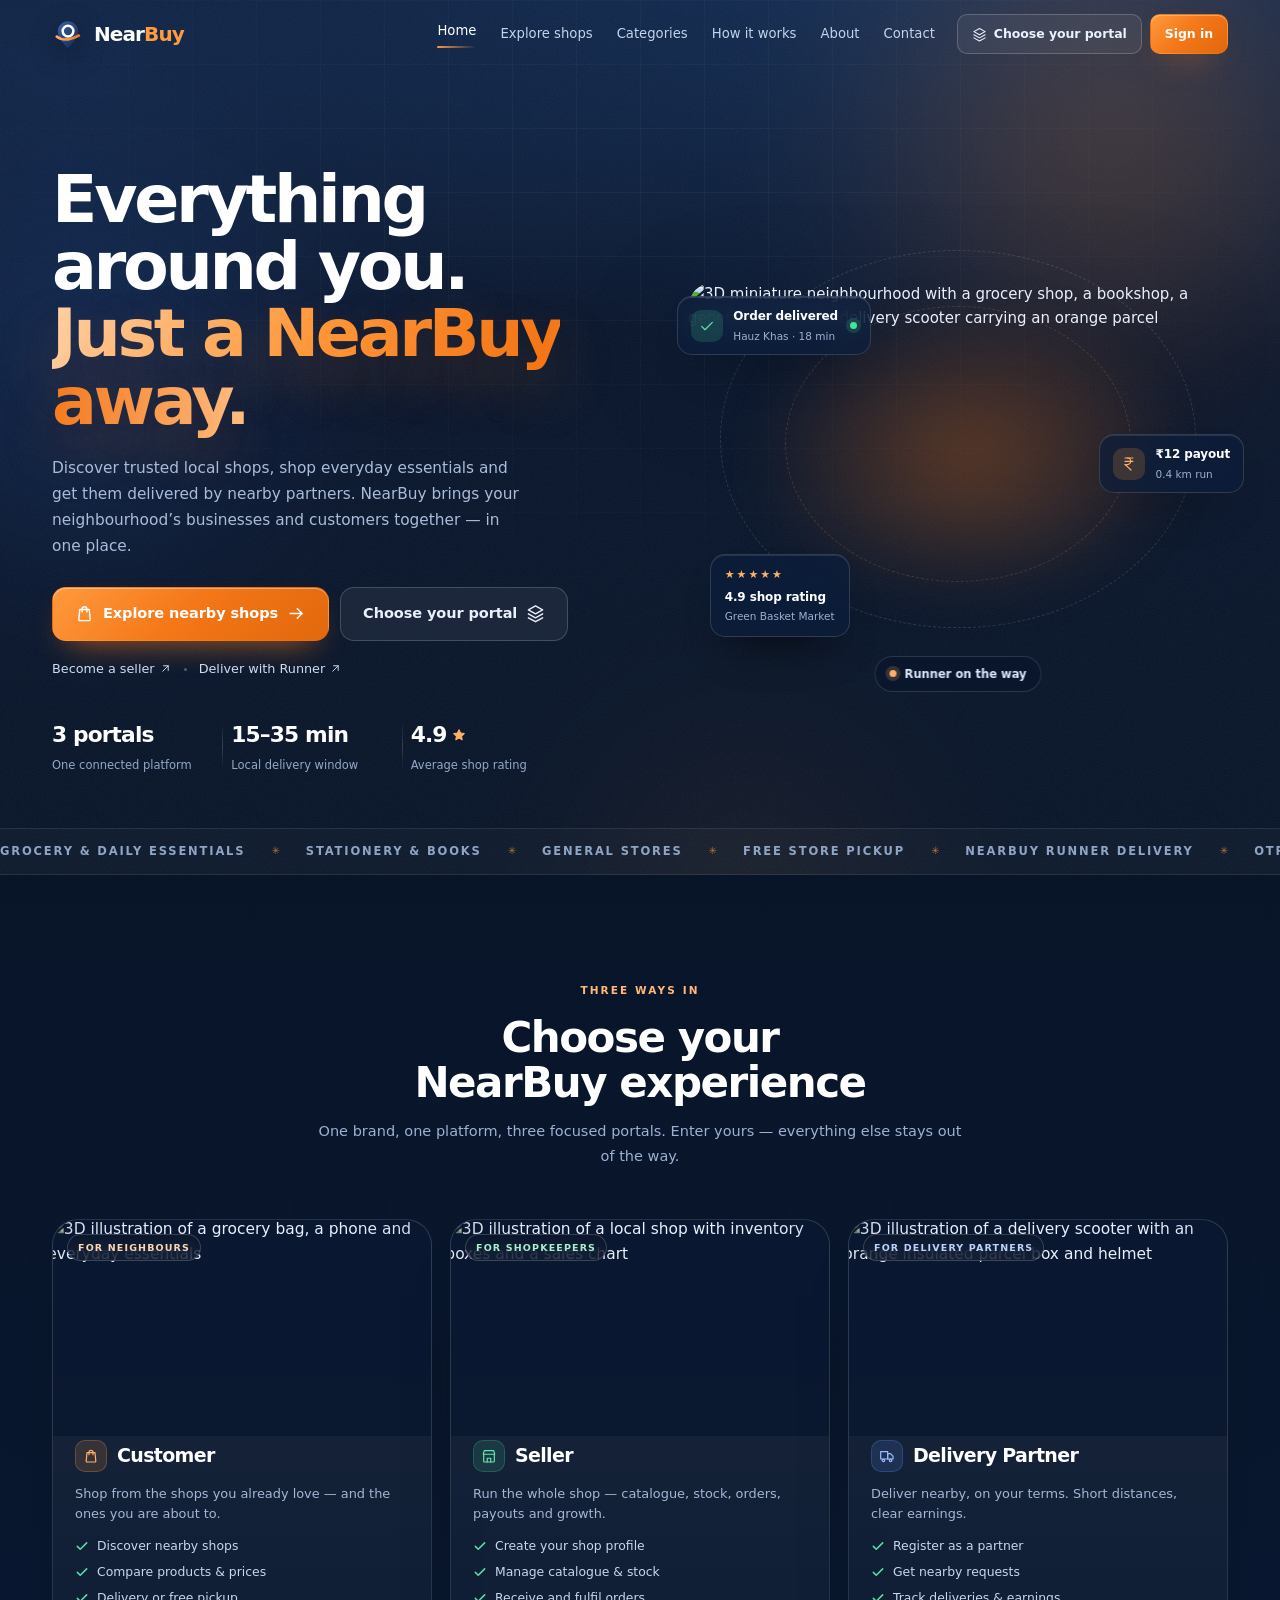
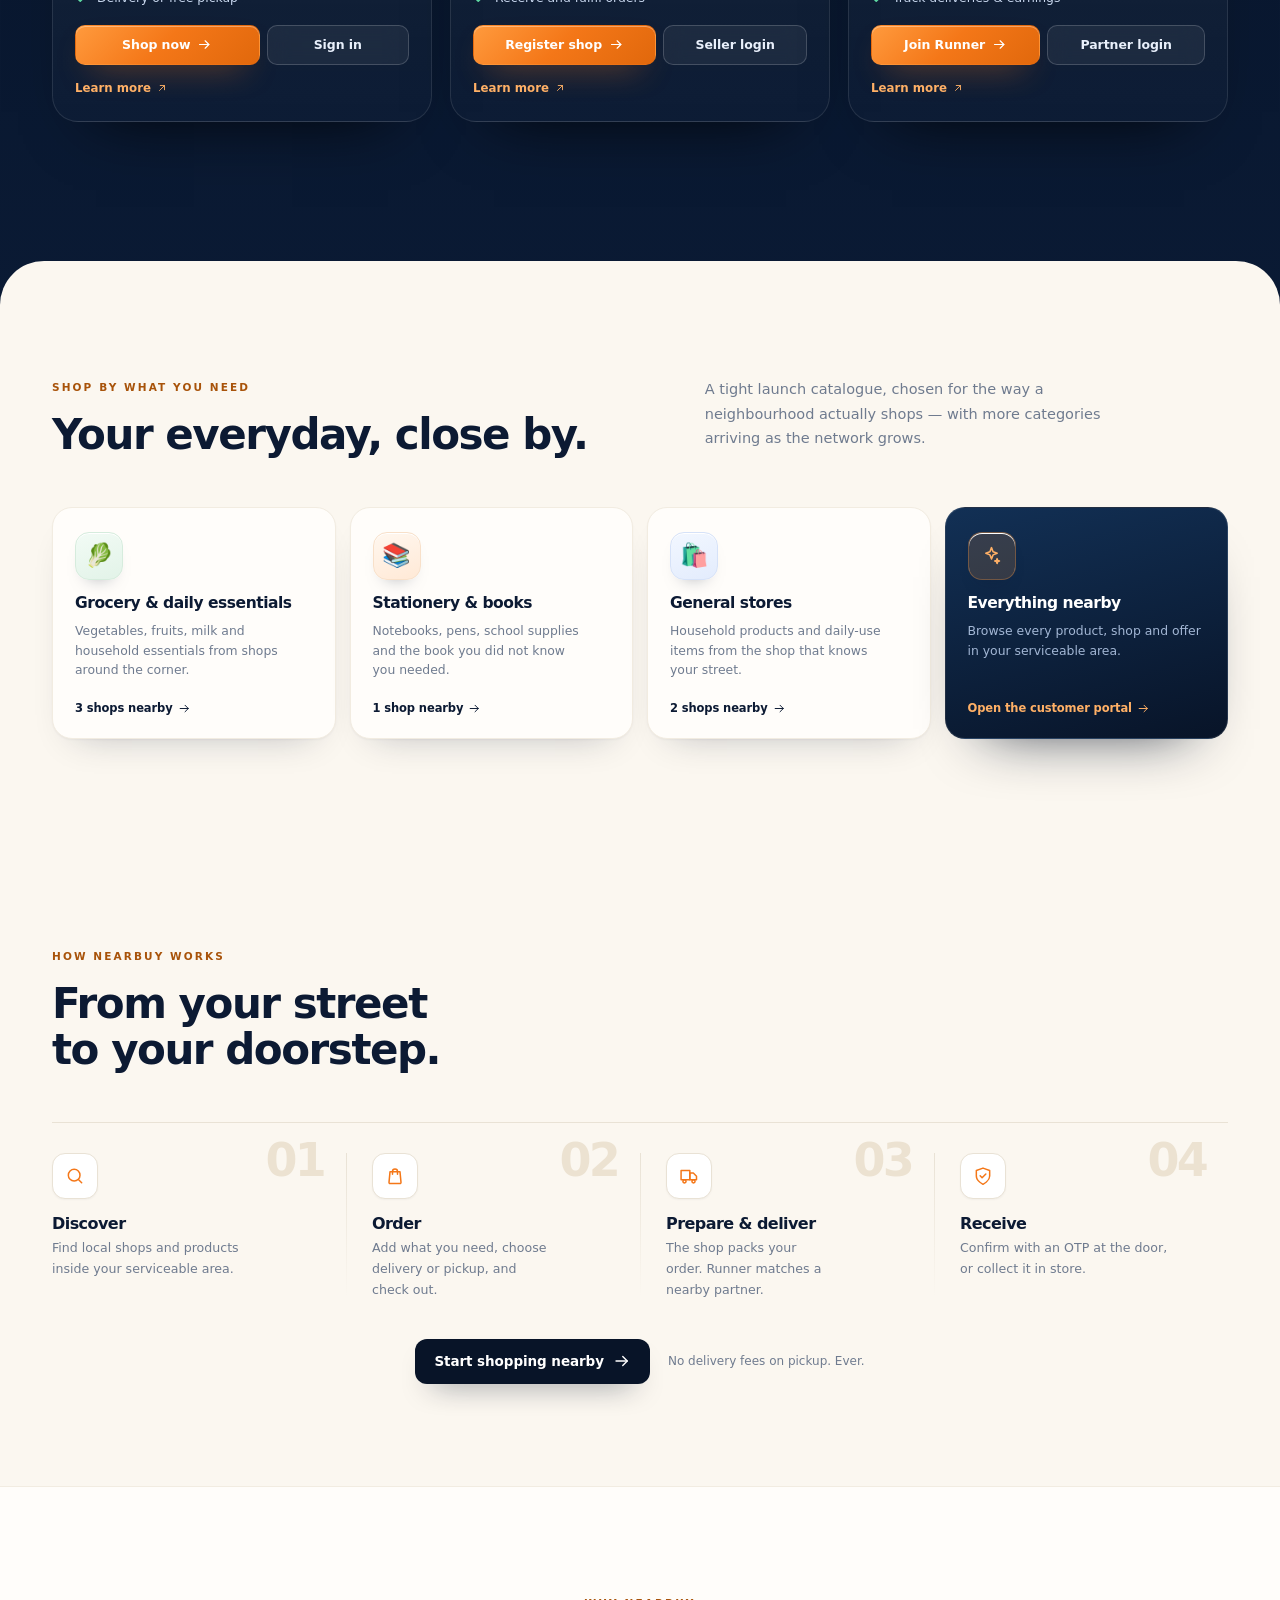
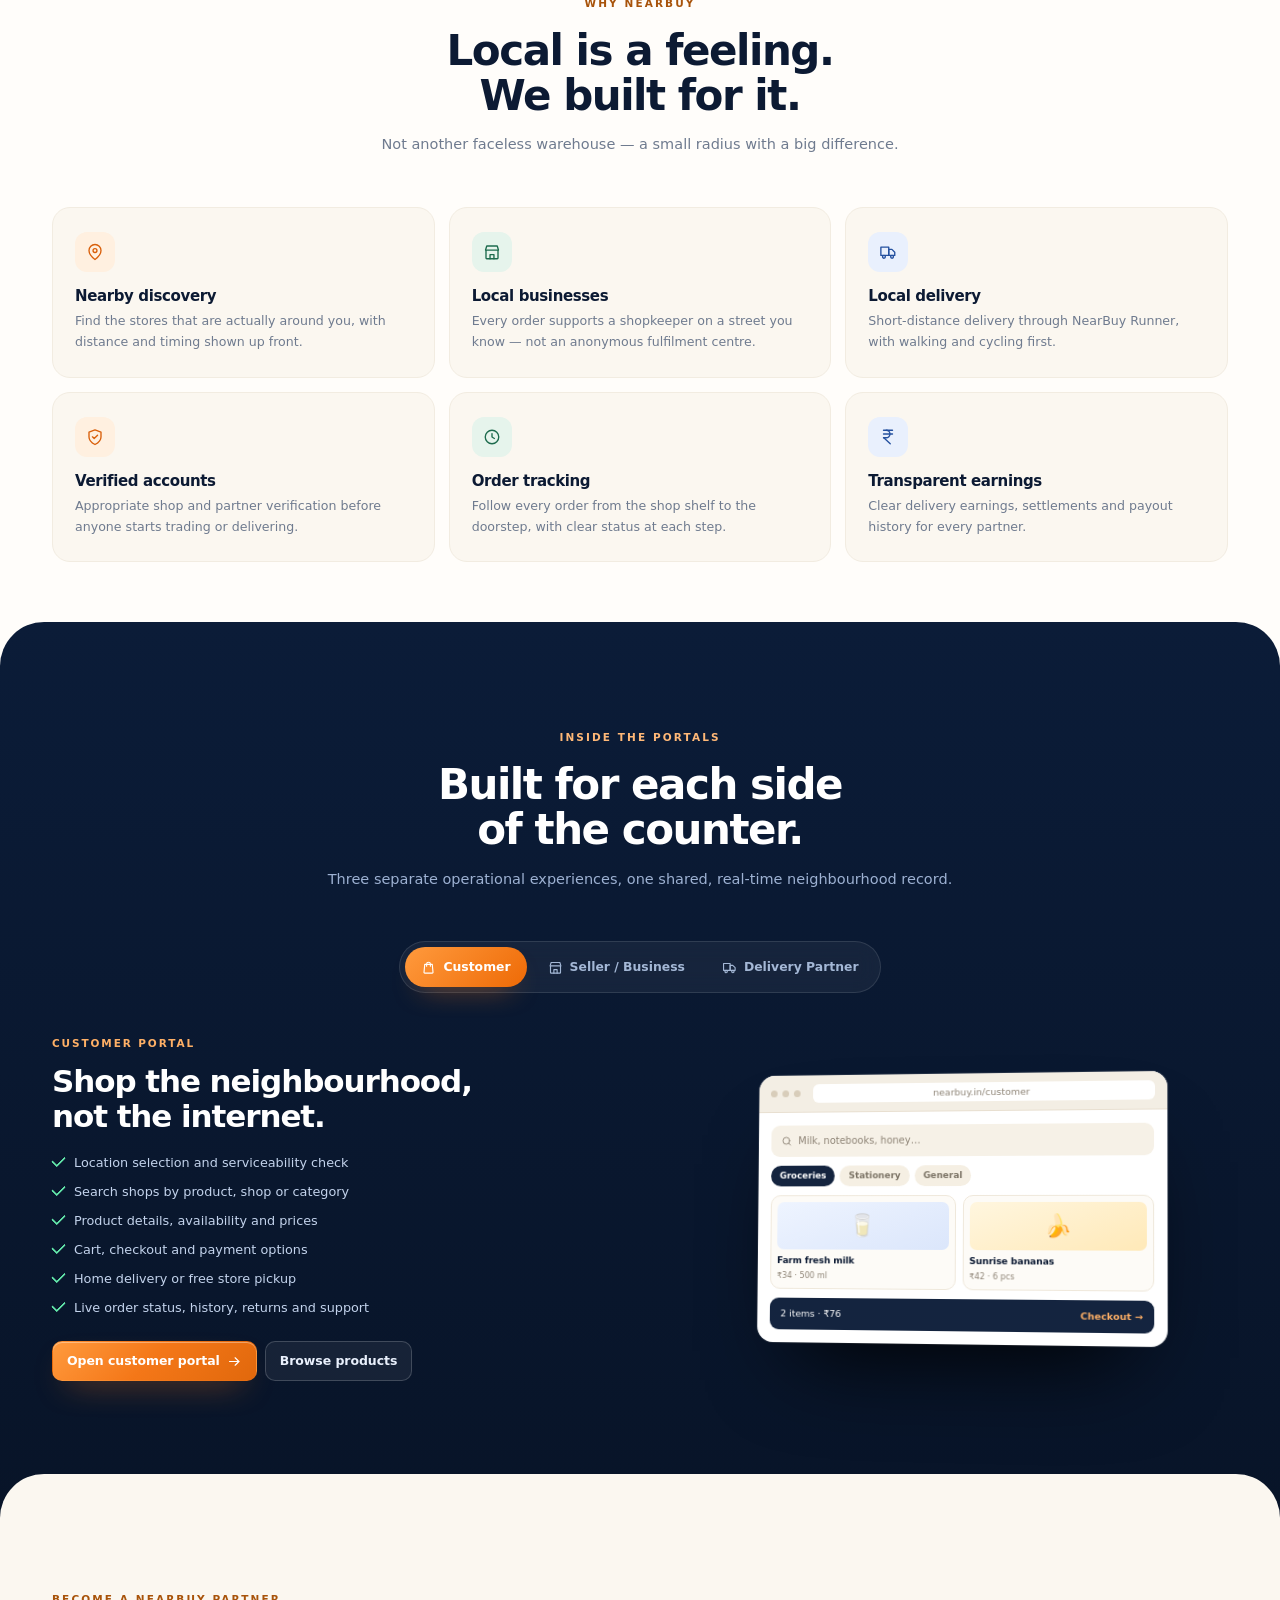
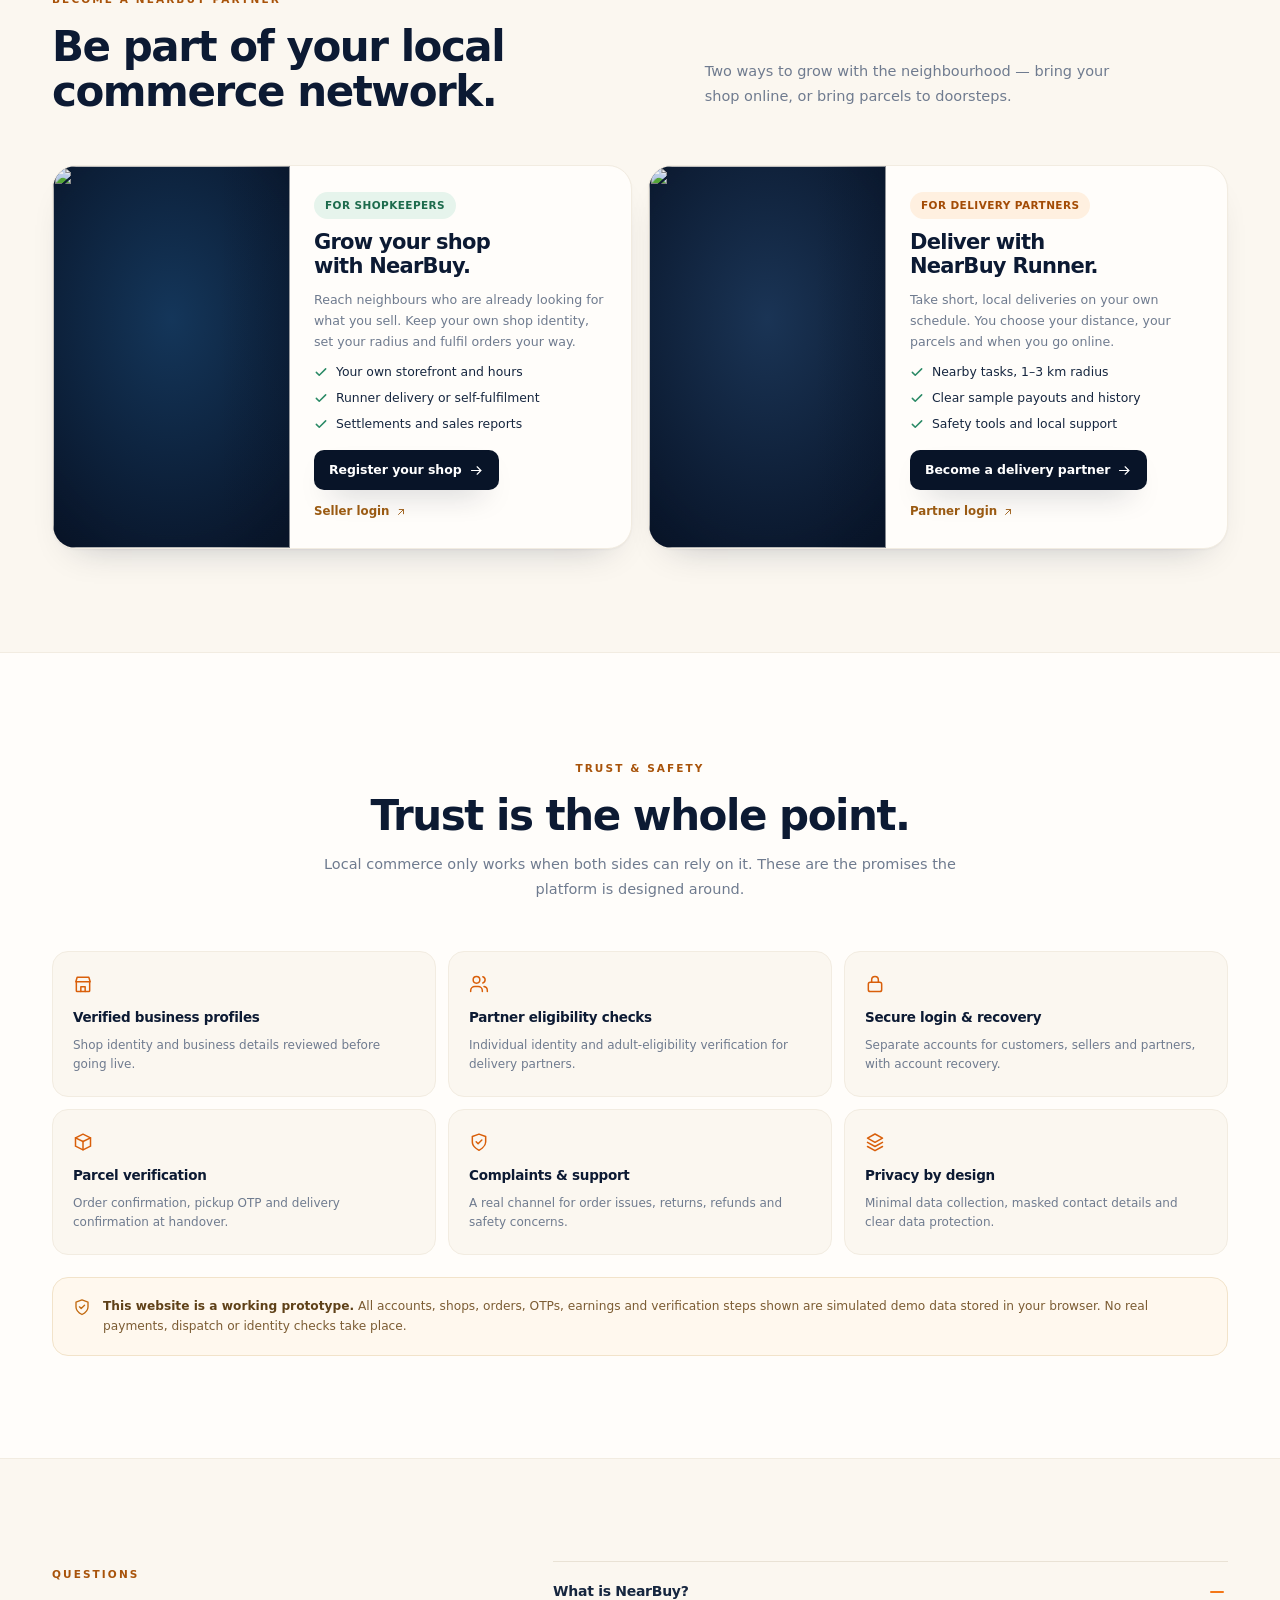
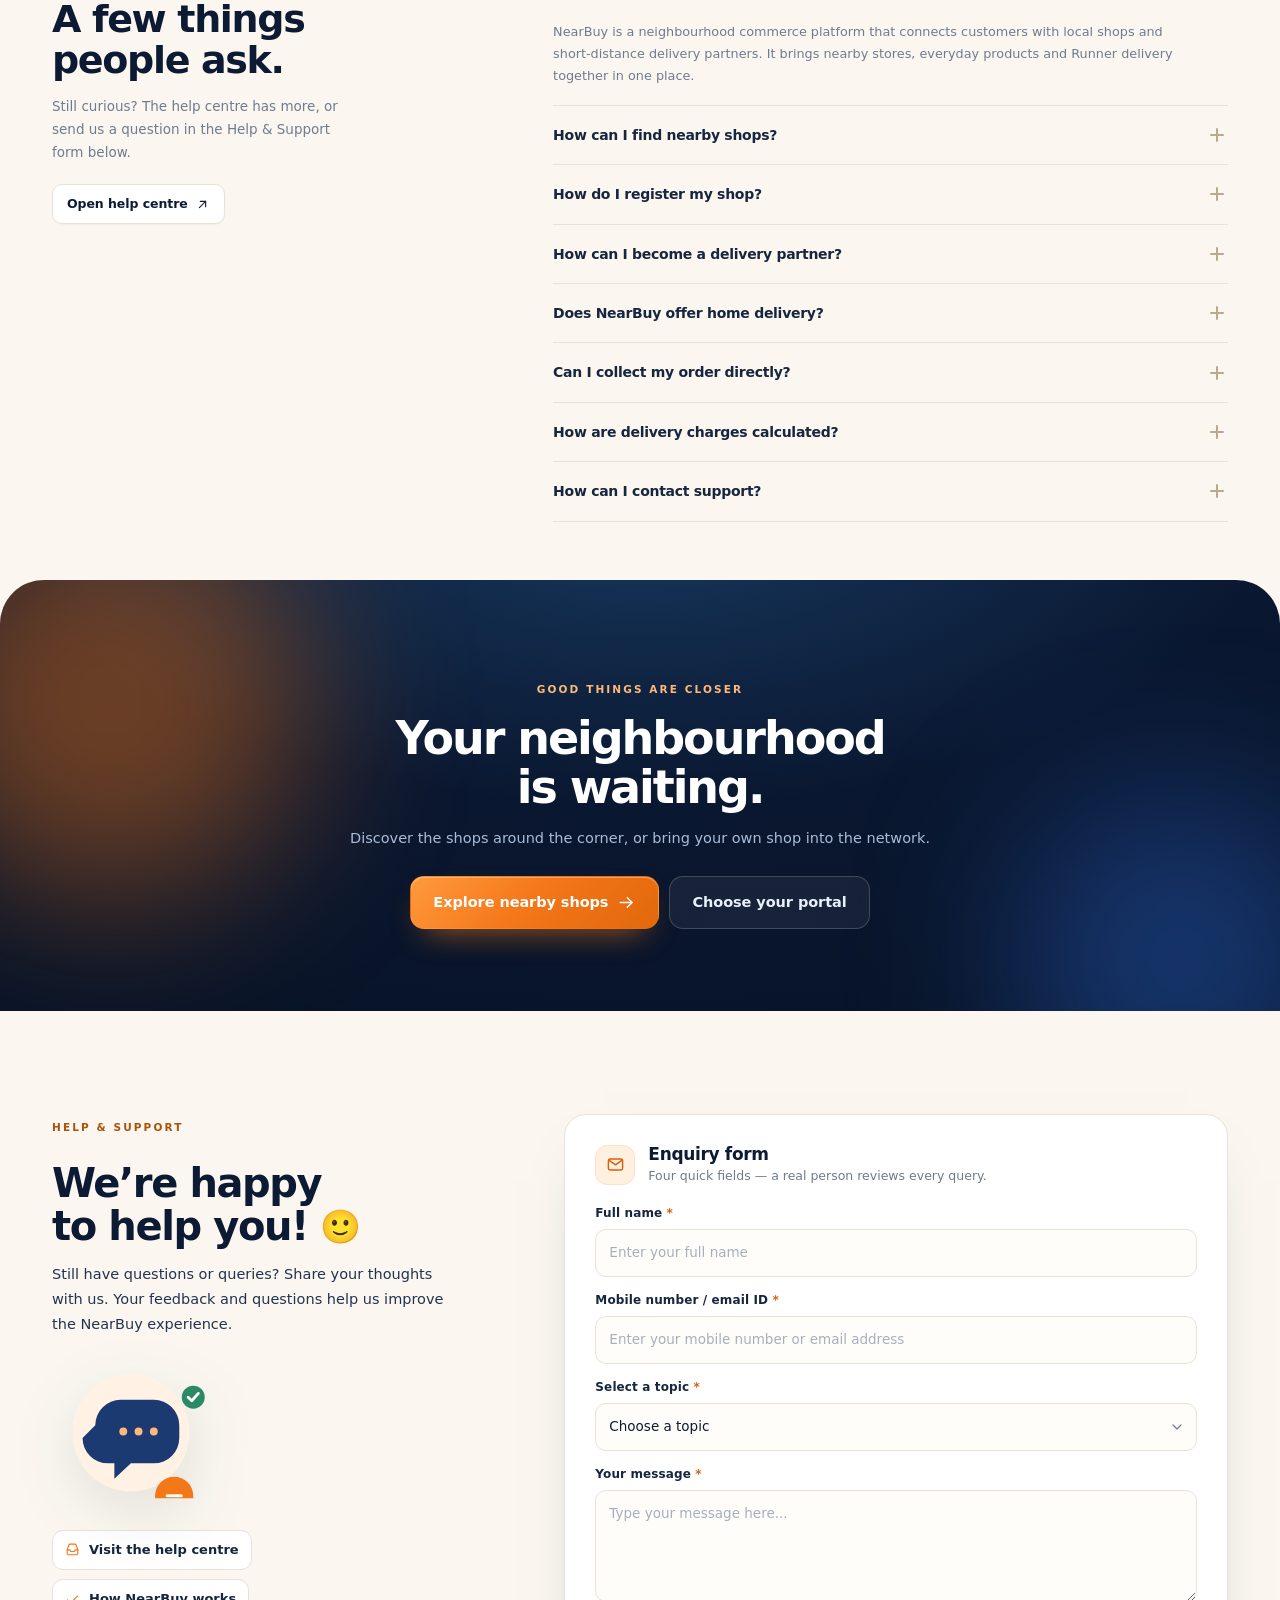
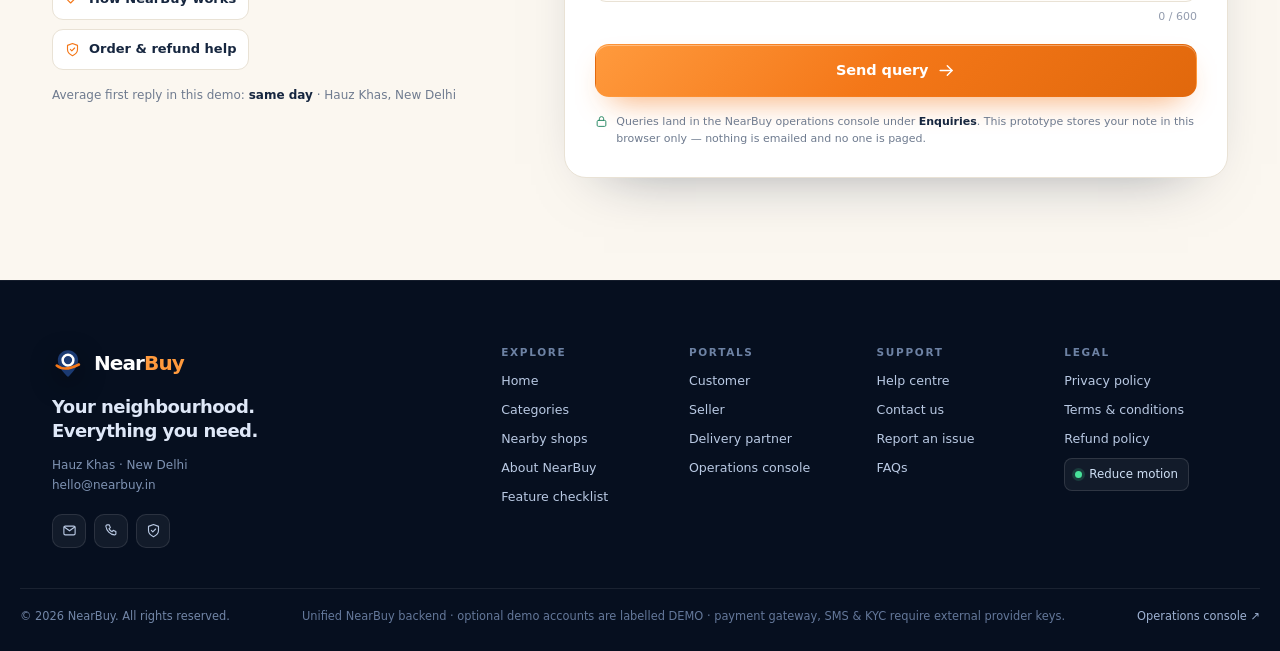
==== commit cd3f89ed: "Fix dead Seller Hub page, customer sign-in and slow first load - Seller Hub failed to load at all: p" ====
--- a/index.html
+++ b/index.html
@@ -7,9 +7,7 @@
   <meta name="description" content="NearBuy — Your neighbourhood, everything you need. Discover local shops, order everyday essentials with local pickup or NearBuy Runner delivery, and join as a seller or delivery partner." />
   <title>NearBuy — Your Neighbourhood. Everything You Need.</title>
   <link rel="icon" href="/public/assets/nearbuy-logo.png" />
-  <link rel="preconnect" href="https://fonts.googleapis.com" />
-  <link rel="preconnect" href="https://fonts.gstatic.com" crossorigin />
-  <link href="https://fonts.googleapis.com/css2?family=DM+Sans:opsz,wght@9..40,400;9..40,500;9..40,600;9..40,700&family=Manrope:wght@500;600;700;800&display=swap" rel="stylesheet" />
+    <!-- Brand fonts are self-hosted (see home.css); nothing here waits on a third-party font host. -->
   <link rel="preload" as="image" href="/public/assets/hero-neighbourhood.jpg" fetchpriority="high" />
   <link rel="stylesheet" href="/home.css" />
   <script>
@@ -219,7 +217,7 @@
               </ul>
               <div class="portal-card__cta">
                 <a class="btn btn--primary btn--sm" href="/customer/">Shop now <svg class="ic ic--arrow"><use href="#i-arrow"/></svg></a>
-                <a class="btn btn--ghost btn--sm" href="/customer/login/">Sign in</a>
+                <a class="btn btn--ghost btn--sm" href="/customer/#/login">Sign in</a>
               </div>
               <a class="learn" href="#previews" data-tab-jump="customer">Learn more <svg class="ic"><use href="#i-arrow-up"/></svg></a>
             </div>
@@ -858,7 +856,7 @@
           <span class="chooser__icon chooser__icon--orange"><svg class="ic"><use href="#i-bag"/></svg></span>
           <div class="chooser__text"><b>Customer</b><small>Shop nearby shops and track orders</small></div>
           <div class="chooser__actions">
-            <a class="btn btn--ghost btn--sm" href="/customer/login/">Sign in</a>
+            <a class="btn btn--ghost btn--sm" href="/customer/#/login">Sign in</a>
             <a class="btn btn--primary btn--sm" href="/customer/">Shop now</a>
           </div>
         </div>
@@ -880,7 +878,16 @@
         </div>
       </div>
 
-      <p class="chooser__note"><svg class="ic"><use href="#i-shield"/></svg> Demo accounts open instantly — verification and registration steps are simulated.</p>
+      <p class="chooser__note"><svg class="ic"><use href="#i-shield"/></svg> Demo accounts open instantly — each sign-in page is pre-filled with a working demo account, or press the one-tap demo button. Verification and registration steps are simulated.</p>
+      <div class="chooser__demo">
+        <p>Every portal opens with its demo account already filled in — or sign in with one tap.</p>
+        <div class="chooser__demo-row">
+          <button class="btn btn--primary btn--sm" type="button" data-demo-signin="shop">Open the demo customer</button>
+          <button class="btn btn--ghost btn--sm" type="button" data-demo-signin="seller">Demo seller</button>
+          <button class="btn btn--ghost btn--sm" type="button" data-demo-signin="runner">Demo runner</button>
+          <button class="btn btn--ghost btn--sm" type="button" data-demo-signin="ops">Demo operations</button>
+        </div>
+      </div>
     </div>
   </div>
 
--- a/home.css
+++ b/home.css
@@ -0,0 +1,1135 @@
+/* ============================================================================
+   NearBuy — universal homepage
+   Deep navy · marigold · soft 3D depth · one connected ecosystem
+   ========================================================================== */
+/* Self-hosted brand fonts (also mirrored in seller/app/fonts). Bundled so the site never waits on a third-party
+   font host: a slow or blocked fonts.googleapis.com used to delay first paint on every page. */
+@font-face { font-family: 'DM Sans'; font-style: normal; font-weight: 100 1000; font-display: swap; src: url('/seller/app/fonts/dm-sans-latin-ext-wght-normal.woff2') format('woff2-variations'); unicode-range: U+0100-02BA, U+02BD-02C5, U+02C7-02CC, U+02CE-02D7, U+02DD-02FF, U+0304, U+0308, U+0329, U+1D00-1DBF, U+1E00-1E9F, U+1EF2-1EFF, U+2020, U+20A0-20AB, U+20AD-20C0, U+2113, U+2C60-2C7F, U+A720-A7FF; }
+@font-face { font-family: 'DM Sans'; font-style: normal; font-weight: 100 1000; font-display: swap; src: url('/seller/app/fonts/dm-sans-latin-wght-normal.woff2') format('woff2-variations'); unicode-range: U+0000-00FF, U+0131, U+0152-0153, U+02BB-02BC, U+02C6, U+02DA, U+02DC, U+0304, U+0308, U+0329, U+2000-206F, U+20AC, U+2122, U+2191, U+2193, U+2212, U+2215, U+FEFF, U+FFFD; }
+@font-face { font-family: 'Manrope'; font-style: normal; font-weight: 200 800; font-display: swap; src: url('/seller/app/fonts/manrope-latin-ext-wght-normal.woff2') format('woff2-variations'); unicode-range: U+0100-02BA, U+02BD-02C5, U+02C7-02CC, U+02CE-02D7, U+02DD-02FF, U+0304, U+0308, U+0329, U+1D00-1DBF, U+1E00-1E9F, U+1EF2-1EFF, U+2020, U+20A0-20AB, U+20AD-20C0, U+2113, U+2C60-2C7F, U+A720-A7FF; }
+@font-face { font-family: 'Manrope'; font-style: normal; font-weight: 200 800; font-display: swap; src: url('/seller/app/fonts/manrope-latin-wght-normal.woff2') format('woff2-variations'); unicode-range: U+0000-00FF, U+0131, U+0152-0153, U+02BB-02BC, U+02C6, U+02DA, U+02DC, U+0304, U+0308, U+0329, U+2000-206F, U+20AC, U+2122, U+2191, U+2193, U+2212, U+2215, U+FEFF, U+FFFD; }
+
+:root {
+  --navy-900: #081428;
+  --navy-850: #0a1730;
+  --navy-800: #0c1e3c;
+  --navy-700: #12294c;
+  --navy-600: #1b3a66;
+
+  --cream: #fbf7f0;
+  --cream-2: #f5eee1;
+  --paper: #fffdfa;
+
+  --orange: #f47718;
+  --orange-light: #ff9a3d;
+  --orange-deep: #d95f0a;
+  --orange-soft: #fff0e0;
+  --green: #2b8a66;
+  --green-soft: #e6f4ec;
+  --blue: #2f6bd8;
+  --blue-soft: #e9f0fd;
+
+  --ink: #0c1a33;
+  --ink-2: #16263f;
+  --text: #223350;
+  --muted: #6f7b8f;
+  --muted-2: #939cae;
+  --line: #e9e2d5;
+  --line-soft: #f2ece1;
+
+  --on-dark: #e9f0fc;
+  --on-dark-muted: #9db1d2;
+  --line-dark: rgba(255, 255, 255, .11);
+
+  --display: 'Manrope', ui-sans-serif, system-ui, -apple-system, 'Segoe UI', sans-serif;
+  --body: 'DM Sans', ui-sans-serif, system-ui, -apple-system, 'Segoe UI', sans-serif;
+
+  --r-sm: 12px;
+  --r-md: 18px;
+  --r-lg: 24px;
+  --r-xl: 32px;
+
+  --ease: cubic-bezier(.22, .68, .28, 1);
+  --shadow-1: 0 1px 2px rgba(12, 26, 51, .04), 0 18px 36px -24px rgba(12, 26, 51, .3);
+  --shadow-2: 0 2px 6px rgba(12, 26, 51, .05), 0 32px 64px -32px rgba(12, 26, 51, .4);
+  --shadow-dark: 0 40px 90px -40px rgba(0, 0, 0, .95);
+
+  --wrap: 1240px;
+}
+
+/* ---------- reset ---------- */
+*, *::before, *::after { box-sizing: border-box; }
+* { margin: 0; }
+html { -webkit-text-size-adjust: 100%; scroll-behavior: smooth; scroll-padding-top: 86px; }
+body {
+  font-family: var(--body);
+  font-size: 15px;
+  line-height: 1.6;
+  color: var(--text);
+  background: var(--cream);
+  -webkit-font-smoothing: antialiased;
+  text-rendering: optimizeLegibility;
+  overflow-x: hidden;
+}
+img, svg { display: block; max-width: 100%; }
+h1, h2, h3, h4 { font-family: var(--display); font-weight: 800; letter-spacing: -.035em; line-height: 1.08; color: var(--ink); text-wrap: balance; }
+p { text-wrap: pretty; }
+a { color: inherit; text-decoration: none; }
+button { font: inherit; color: inherit; background: none; border: 0; cursor: pointer; }
+ul, ol { padding: 0; list-style: none; }
+::selection { background: #ffd7b0; color: var(--ink); }
+:focus-visible { outline: 2px solid var(--orange); outline-offset: 3px; border-radius: 6px; }
+
+.sprite { position: absolute; width: 0; height: 0; overflow: hidden; }
+.skip {
+  position: fixed; left: 16px; top: -60px; z-index: 200;
+  padding: 10px 16px; border-radius: 10px; background: #fff; color: var(--ink);
+  font-weight: 600; font-size: 13px; box-shadow: var(--shadow-2);
+  transition: top .2s var(--ease);
+}
+.skip:focus { top: 16px; }
+
+.ic { width: 18px; height: 18px; flex: 0 0 auto; fill: none; stroke: currentColor; stroke-width: 1.8; stroke-linecap: round; stroke-linejoin: round; }
+.ic--arrow { transition: transform .25s var(--ease); }
+.wrap { width: 100%; max-width: var(--wrap); margin: 0 auto; padding: 0 clamp(20px, 4vw, 32px); }
+
+/* ---------- buttons ---------- */
+.btn {
+  display: inline-flex; align-items: center; justify-content: center; gap: 9px;
+  padding: 11px 18px; border-radius: 12px;
+  font-family: var(--body); font-size: 13.5px; font-weight: 600; letter-spacing: -.005em;
+  border: 1px solid transparent; white-space: nowrap; cursor: pointer;
+  transition: transform .2s var(--ease), box-shadow .2s var(--ease), background .2s var(--ease), border-color .2s var(--ease), color .2s var(--ease);
+}
+.btn:active { transform: translateY(1px) scale(.995); }
+.btn--sm { padding: 9px 14px; font-size: 12.5px; border-radius: 10px; gap: 7px; }
+.btn--sm .ic { width: 15px; height: 15px; }
+.btn--lg { padding: 14px 22px; font-size: 14.5px; border-radius: 14px; }
+.btn--lg .ic { width: 19px; height: 19px; }
+.btn--block { width: 100%; }
+
+.btn--primary {
+  color: #fff;
+  background: linear-gradient(135deg, #ff9a3d 0%, #f47718 48%, #e1680c 100%);
+  box-shadow: 0 14px 32px -16px rgba(244, 119, 24, .9), inset 0 1px 0 rgba(255, 255, 255, .35);
+}
+.btn--primary:hover { transform: translateY(-2px); box-shadow: 0 22px 44px -18px rgba(244, 119, 24, 1), inset 0 1px 0 rgba(255, 255, 255, .4); }
+.btn--primary:hover .ic--arrow { transform: translateX(3px); }
+
+.btn--ghost {
+  color: var(--on-dark);
+  background: rgba(255, 255, 255, .06);
+  border-color: rgba(255, 255, 255, .18);
+  backdrop-filter: blur(10px);
+}
+.btn--ghost:hover { background: rgba(255, 255, 255, .12); border-color: rgba(255, 255, 255, .3); transform: translateY(-1px); }
+
+.btn--dark { background: var(--navy-900); color: #fff; box-shadow: 0 14px 30px -18px rgba(8, 20, 40, .9); }
+.btn--dark:hover { background: #102a52; transform: translateY(-2px); }
+.btn--dark:hover .ic--arrow { transform: translateX(3px); }
+
+/* ---------- eyebrow / pills ---------- */
+.eyebrow {
+  display: inline-flex; align-items: center; gap: 9px;
+  font-size: 10.5px; font-weight: 700; letter-spacing: .2em; text-transform: uppercase;
+  color: #ffb877; margin-bottom: 16px;
+}
+.eyebrow--dark { color: #a8530a; }
+.eyebrow--live i {
+  width: 6px; height: 6px; border-radius: 50%; background: #48e29a;
+  box-shadow: 0 0 0 4px rgba(72, 226, 154, .18);
+  animation: pulse 2.4s infinite;
+}
+@keyframes pulse { 0%, 100% { opacity: 1; } 50% { opacity: .35; } }
+
+.pill { display: inline-flex; align-items: center; gap: 6px; padding: 5px 11px; border-radius: 99px; font-size: 10.5px; font-weight: 700; letter-spacing: .04em; text-transform: uppercase; }
+.pill--green { background: var(--green-soft); color: #1d6b4d; }
+.pill--orange { background: var(--orange-soft); color: #a34b05; }
+
+/* ---------- nav ---------- */
+.nav {
+  position: fixed; inset: 0 0 auto; z-index: 70;
+  padding: 14px 0;
+  transition: background .3s var(--ease), padding .3s var(--ease), box-shadow .3s var(--ease), border-color .3s var(--ease);
+  border-bottom: 1px solid transparent;
+}
+.nav.is-solid {
+  padding: 9px 0;
+  background: rgba(8, 20, 40, .82);
+  backdrop-filter: saturate(150%) blur(18px);
+  border-bottom-color: rgba(255, 255, 255, .08);
+  box-shadow: 0 18px 40px -30px rgba(0, 0, 0, .9);
+}
+.nav__inner { display: flex; align-items: center; gap: 22px; max-width: var(--wrap); margin: 0 auto; padding: 0 clamp(20px, 4vw, 32px); position: relative; }
+.brand { display: inline-flex; align-items: center; gap: 10px; color: #fff; }
+.brand__mark { width: 32px; height: 32px; flex: 0 0 auto; filter: drop-shadow(0 8px 14px rgba(0, 0, 0, .45)); }
+.brand__mark svg { width: 100%; height: 100%; }
+.brand__word { font-family: var(--display); font-size: 20px; font-weight: 800; letter-spacing: -.045em; color: #fff; }
+.brand__word em { font-style: normal; color: #ff9a3d; }
+.brand:hover .brand__mark { transform: translateY(-1px) rotate(-3deg); }
+.brand__mark { transition: transform .3s var(--ease); }
+
+.nav__links { display: flex; align-items: center; gap: 24px; margin-left: auto; }
+.nav__links a { font-size: 13.2px; font-weight: 500; color: #c3d3ec; transition: color .2s var(--ease); }
+.nav__links a:hover { color: #fff; }
+.nav__links a[aria-current="page"] { color: #fff; }
+.nav__links a[aria-current="page"]::after { content: ''; display: block; height: 2px; margin-top: 4px; border-radius: 2px; background: linear-gradient(90deg, #ff9a3d, rgba(255, 154, 61, 0)); }
+.nav__actions { display: flex; align-items: center; gap: 8px; }
+.nav__portal-btn { border-color: rgba(255, 255, 255, .2); color: #eaf1ff; }
+.nav__toggle { display: none; width: 38px; height: 38px; border-radius: 10px; border: 1px solid rgba(255, 255, 255, .18); color: #fff; place-items: center; }
+.nav__toggle .ic { width: 20px; height: 20px; }
+
+/* ---------- hero ---------- */
+.hero {
+  position: relative; isolation: isolate; overflow: hidden;
+  padding: 150px 0 0;
+  color: var(--on-dark);
+  background:
+    radial-gradient(120% 90% at 78% -10%, #14335f 0%, transparent 58%),
+    radial-gradient(90% 70% at 6% 6%, #10264a 0%, transparent 60%),
+    linear-gradient(180deg, #0a1730 0%, #081428 100%);
+}
+.hero__bg { position: absolute; inset: 0; pointer-events: none; z-index: 0; }
+.blob { position: absolute; border-radius: 50%; filter: blur(90px); opacity: .55; }
+.blob--a { width: 620px; height: 620px; right: -140px; top: -180px; background: radial-gradient(circle, rgba(244, 119, 24, .55), transparent 65%); }
+.blob--b { width: 520px; height: 520px; left: -180px; top: 120px; background: radial-gradient(circle, rgba(47, 107, 216, .45), transparent 65%); }
+.blob--c { width: 420px; height: 420px; left: 42%; bottom: -220px; background: radial-gradient(circle, rgba(255, 154, 61, .3), transparent 65%); opacity: .35; }
+.hero__grid {
+  position: absolute; inset: 0;
+  background-image: linear-gradient(rgba(255, 255, 255, .06) 1px, transparent 1px), linear-gradient(90deg, rgba(255, 255, 255, .06) 1px, transparent 1px);
+  background-size: 64px 64px;
+  mask-image: radial-gradient(80% 70% at 50% 20%, #000 10%, transparent 75%);
+  -webkit-mask-image: radial-gradient(80% 70% at 50% 20%, #000 10%, transparent 75%);
+  opacity: .6;
+}
+.hero__noise {
+  position: absolute; inset: 0; opacity: .5;
+  background-image: url("data:image/svg+xml,%3Csvg xmlns='http://www.w3.org/2000/svg' width='160' height='160'%3E%3Cfilter id='n'%3E%3CfeTurbulence type='fractalNoise' baseFrequency='.85' numOctaves='2'/%3E%3C/filter%3E%3Crect width='160' height='160' filter='url(%23n)' opacity='.13'/%3E%3C/svg%3E");
+  mix-blend-mode: overlay;
+}
+.hero__inner {
+  position: relative; z-index: 2;
+  display: grid; grid-template-columns: minmax(0, 1.04fr) minmax(0, .96fr);
+  gap: clamp(24px, 4vw, 56px); align-items: center;
+  padding-bottom: 54px;
+}
+.hero__copy { padding-top: 12px; }
+.hero h1 {
+  margin-top: 4px;
+  font-size: clamp(38px, 5.2vw, 68px);
+  line-height: 1.01; letter-spacing: -.05em; color: #fff;
+}
+.hero h1 .grad {
+  background: linear-gradient(100deg, #ffd3a6 0%, #ff9a3d 38%, #f47718 70%, #ffc38a 100%);
+  -webkit-background-clip: text; background-clip: text; color: transparent;
+  text-shadow: 0 24px 60px rgba(244, 119, 24, .25);
+}
+.hero__lede { margin-top: 20px; max-width: 52ch; font-size: clamp(14.5px, 1.2vw, 16px); line-height: 1.7; color: #a9bcd9; }
+.hero__cta { display: flex; flex-wrap: wrap; gap: 11px; margin-top: 28px; }
+.hero__links { display: flex; flex-wrap: wrap; align-items: center; gap: 12px; margin-top: 18px; font-size: 12.8px; color: #9db1d2; }
+.hero__links span { width: 3px; height: 3px; border-radius: 50%; background: #4a5f82; }
+.hero__links a { display: inline-flex; align-items: center; gap: 4px; color: #cddcf3; border-bottom: 1px solid transparent; transition: color .2s var(--ease), border-color .2s var(--ease); }
+.hero__links a:hover { color: #ffb877; border-color: rgba(255, 184, 119, .5); }
+.hero__links .ic { width: 13px; height: 13px; }
+
+.hero__stats { display: grid; grid-template-columns: repeat(3, minmax(0, 1fr)); gap: 18px; margin-top: 38px; max-width: 520px; }
+.hero__stats > div { position: relative; padding-right: 12px; }
+.hero__stats > div + div::before { content: ''; position: absolute; left: -9px; top: 4px; bottom: 4px; width: 1px; background: linear-gradient(180deg, transparent, rgba(255, 255, 255, .16), transparent); }
+.hero__stats dt { font-family: var(--display); font-size: clamp(17px, 1.7vw, 22px); font-weight: 800; letter-spacing: -.04em; color: #fff; display: flex; align-items: center; gap: 5px; }
+.hero__stats dt .ic { width: 14px; height: 14px; fill: #ffb066; stroke: #ffb066; }
+.hero__stats dd { font-size: 11.5px; color: #93a8c9; margin-top: 3px; }
+
+/* scene */
+.scene { position: relative; min-height: 460px; display: grid; place-items: center; perspective: 1200px; }
+.scene__halo {
+  position: absolute; inset: 8% -4% 4%; z-index: 0;
+  background: radial-gradient(55% 55% at 52% 46%, rgba(244, 119, 24, .34), transparent 68%);
+  filter: blur(26px);
+}
+.scene__ring {
+  position: absolute; border-radius: 50%; z-index: 0;
+  border: 1px dashed rgba(255, 255, 255, .13);
+  animation: spin 46s linear infinite;
+}
+.scene__ring--a { inset: 4% 6% 14%; }
+.scene__ring--b { inset: 16% 18% 24%; border-color: rgba(255, 161, 74, .2); animation-direction: reverse; animation-duration: 64s; }
+@keyframes spin { to { transform: rotate(360deg); } }
+.scene__art {
+  position: relative; z-index: 1; width: 100%; max-width: 620px;
+  filter: drop-shadow(0 40px 60px rgba(0, 0, 0, .55));
+  animation: floaty 9s ease-in-out infinite;
+  will-change: transform;
+}
+.scene__art img {
+  width: 100%; height: auto; border-radius: 26px;
+  -webkit-mask-image: radial-gradient(120% 120% at 50% 48%, #000 58%, transparent 96%);
+  mask-image: radial-gradient(120% 120% at 50% 48%, #000 58%, transparent 96%);
+}
+@keyframes floaty { 0%, 100% { transform: translateY(0); } 50% { transform: translateY(-12px); } }
+
+.float-card {
+  position: absolute; z-index: 3;
+  display: flex; align-items: center; gap: 10px;
+  padding: 10px 13px; border-radius: 15px;
+  background: rgba(13, 30, 58, .72);
+  border: 1px solid rgba(255, 255, 255, .14);
+  box-shadow: 0 24px 48px -26px rgba(0, 0, 0, .95), inset 0 1px 0 rgba(255, 255, 255, .1);
+  backdrop-filter: blur(16px) saturate(150%);
+  animation: floaty 7.5s ease-in-out infinite;
+}
+.float-card b { display: block; font-size: 12px; font-weight: 700; color: #fff; letter-spacing: -.01em; }
+.float-card small { display: block; font-size: 10.5px; color: #9db1d2; margin-top: 1px; }
+.float-card__icon { display: grid; place-items: center; width: 32px; height: 32px; border-radius: 10px; flex: 0 0 auto; }
+.float-card__icon .ic { width: 16px; height: 16px; }
+.float-card__icon--green { background: rgba(72, 226, 154, .16); color: #62e6a9; }
+.float-card__icon--orange { background: rgba(255, 154, 61, .18); color: #ffb066; }
+.float-card--order { left: -2%; top: 14%; animation-delay: -1.5s; }
+.float-card--pay { right: -3%; top: 44%; animation-delay: -3.2s; }
+.float-card--rating { left: 4%; bottom: 12%; animation-delay: -4.6s; flex-direction: column; align-items: flex-start; gap: 4px; padding: 11px 14px; }
+.float-card__stars { font-size: 11px; letter-spacing: 2px; color: #ffb066; }
+.live-dot { margin-left: 2px; }
+.live-dot i { display: block; width: 7px; height: 7px; border-radius: 50%; background: #48e29a; box-shadow: 0 0 0 4px rgba(72, 226, 154, .16); animation: pulse 2s infinite; }
+
+.scene__badge {
+  position: absolute; z-index: 3; bottom: 0; left: 50%; transform: translateX(-50%);
+  display: inline-flex; align-items: center; gap: 8px;
+  padding: 8px 14px; border-radius: 99px;
+  background: rgba(9, 22, 44, .82); border: 1px solid rgba(255, 255, 255, .14);
+  color: #dce8fa; font-size: 11.5px; font-weight: 600; white-space: nowrap;
+  backdrop-filter: blur(12px);
+  box-shadow: 0 18px 40px -24px rgba(0, 0, 0, .9);
+}
+.pulse { width: 7px; height: 7px; border-radius: 50%; background: #ffb066; box-shadow: 0 0 0 4px rgba(255, 176, 102, .18); animation: pulse 2.2s infinite; }
+
+/* marquee */
+.marquee {
+  position: relative; z-index: 2; overflow: hidden;
+  border-top: 1px solid rgba(255, 255, 255, .09);
+  border-bottom: 1px solid rgba(255, 255, 255, .09);
+  background: rgba(255, 255, 255, .025);
+  padding: 13px 0;
+}
+.marquee__track { display: flex; align-items: center; gap: 26px; width: max-content; animation: marquee 38s linear infinite; }
+.marquee span { font-size: 11.5px; font-weight: 600; letter-spacing: .16em; text-transform: uppercase; color: #8fa5c6; white-space: nowrap; }
+.marquee i { font-style: normal; color: rgba(255, 154, 61, .7); font-size: 10px; }
+@keyframes marquee { to { transform: translateX(calc(-50% - 13px)); } }
+
+/* ---------- section shells ---------- */
+.section { position: relative; padding: clamp(64px, 8vw, 108px) 0; }
+section[id] { scroll-margin-top: 86px; }
+.section--dark { background: linear-gradient(180deg, #0b1c38 0%, #081428 100%); color: var(--on-dark); }
+.section--dark h2, .section--dark h3 { color: #fff; }
+.section--cream { background: var(--cream); }
+.section--paper { background: var(--paper); border-top: 1px solid var(--line-soft); border-bottom: 1px solid var(--line-soft); }
+
+/* curved transitions: a light/dark panel lifts over the previous one */
+.portals { background: linear-gradient(180deg, #081428 0%, #0a1a34 100%); padding-bottom: calc(clamp(64px, 8vw, 108px) + 34px); }
+.previews { border-radius: 44px 44px 0 0; margin-top: -44px; padding-bottom: calc(clamp(64px, 8vw, 108px) + 34px); z-index: 2; }
+#categories, #partners { border-radius: 44px 44px 0 0; margin-top: -44px; padding-top: calc(clamp(64px, 8vw, 108px) + 10px); z-index: 3; }
+.cta-band { border-radius: 44px 44px 0 0; margin-top: -44px; }
+
+.section__head { max-width: 660px; margin: 0 auto clamp(32px, 4vw, 50px); text-align: center; }
+.section__head h2 { font-size: clamp(26px, 3.3vw, 42px); }
+.section__head p { margin-top: 14px; font-size: 14.5px; line-height: 1.7; color: var(--muted); }
+.section--dark .section__head p { color: var(--on-dark-muted); }
+.section--dark .section__head .eyebrow { color: #ffb877; }
+.section__head--split {
+  max-width: none; text-align: left;
+  display: grid; grid-template-columns: minmax(0, 1.08fr) minmax(0, .92fr);
+  gap: clamp(18px, 3vw, 40px); align-items: end;
+}
+.section__head--split p { max-width: 44ch; margin: 0 0 6px; }
+
+/* ---------- portal cards ---------- */
+.portal-grid { display: grid; grid-template-columns: repeat(3, minmax(0, 1fr)); gap: 18px; }
+.portal-card {
+  position: relative; display: flex; flex-direction: column;
+  border-radius: 26px; overflow: hidden;
+  background: linear-gradient(180deg, rgba(255, 255, 255, .075), rgba(255, 255, 255, .015));
+  border: 1px solid rgba(255, 255, 255, .1);
+  box-shadow: 0 34px 64px -44px rgba(0, 0, 0, .95), inset 0 1px 0 rgba(255, 255, 255, .08);
+  transform: perspective(1000px) rotateX(var(--rx, 0deg)) rotateY(var(--ry, 0deg)) translateY(var(--ty, 0px));
+  transform-style: preserve-3d;
+  transition: transform .55s var(--ease), border-color .3s var(--ease), box-shadow .3s var(--ease);
+}
+.portal-card.is-tilting { transition: transform .12s linear, border-color .3s var(--ease), box-shadow .3s var(--ease); }
+.portal-card:hover { border-color: rgba(255, 154, 61, .34); box-shadow: 0 46px 90px -46px rgba(244, 119, 24, .55), inset 0 1px 0 rgba(255, 255, 255, .12); }
+
+.portal-card__art { position: relative; height: 216px; overflow: hidden; background: #0a1730; }
+.portal-card__art img { width: 100%; height: 100%; object-fit: cover; object-position: 50% 44%; transform: scale(1.03); transition: transform .6s var(--ease); }
+.portal-card--customer .portal-card__art img { object-position: 50% 40%; }
+.portal-card:hover .portal-card__art img { transform: scale(1.08); }
+.portal-card__art::before {
+  content: ''; position: absolute; inset: 0; z-index: 1; pointer-events: none;
+  background: radial-gradient(125% 105% at 50% 42%, transparent 42%, rgba(10, 23, 48, .62) 100%);
+}
+.portal-card__art::after {
+  content: ''; position: absolute; inset: auto 0 0; height: 74px; z-index: 1;
+  background: linear-gradient(180deg, transparent, rgba(11, 25, 48, .92) 72%, #0b1930);
+}
+.portal-card__tag {
+  position: absolute; z-index: 2; left: 14px; top: 14px;
+  padding: 5px 10px; border-radius: 99px;
+  font-size: 9.5px; font-weight: 700; letter-spacing: .12em; text-transform: uppercase;
+  color: #ffd6b3; background: rgba(9, 20, 40, .6);
+  border: 1px solid rgba(255, 255, 255, .18);
+  backdrop-filter: blur(10px);
+}
+.portal-card__tag--green { color: #a9f0cd; }
+.portal-card__tag--blue { color: #bcd3ff; }
+
+.portal-card__body { display: flex; flex-direction: column; gap: 12px; padding: 4px 22px 22px; flex: 1; }
+.portal-card__title { display: flex; align-items: center; gap: 10px; }
+.portal-card__title h3 { font-size: 19px; letter-spacing: -.035em; }
+.portal-card__icon {
+  display: grid; place-items: center; width: 32px; height: 32px; border-radius: 10px;
+  background: rgba(255, 154, 61, .14); color: #ffb066;
+  border: 1px solid rgba(255, 154, 61, .26);
+}
+.portal-card__icon .ic { width: 16px; height: 16px; }
+.portal-card--seller .portal-card__icon { background: rgba(72, 226, 154, .12); color: #62e6a9; border-color: rgba(72, 226, 154, .22); }
+.portal-card--runner .portal-card__icon { background: rgba(96, 148, 255, .14); color: #9dbcff; border-color: rgba(96, 148, 255, .24); }
+.portal-card__body > p { font-size: 12.9px; line-height: 1.6; color: #a3b7d5; }
+
+.ticks { display: grid; gap: 8px; }
+.ticks li { display: flex; align-items: flex-start; gap: 8px; font-size: 12.4px; line-height: 1.45; color: #c8d7ee; }
+.ticks .ic { width: 14px; height: 14px; margin-top: 2px; stroke-width: 2.6; color: #5fdca4; }
+.section--cream .ticks li, .section--paper .ticks li { color: var(--ink-2); }
+.section--cream .ticks .ic, .section--paper .ticks .ic { color: var(--green); }
+
+.portal-card__cta { display: flex; flex-wrap: wrap; gap: 7px; margin-top: auto; padding-top: 6px; }
+.portal-card__cta .btn { flex: 1 1 auto; }
+.learn {
+  display: inline-flex; align-items: center; gap: 5px;
+  font-size: 11.8px; font-weight: 600; color: #ffb066;
+  align-self: flex-start; margin-top: 2px;
+  border-bottom: 1px solid transparent; transition: border-color .2s var(--ease), color .2s var(--ease);
+}
+.learn .ic { width: 12px; height: 12px; transition: transform .25s var(--ease); }
+.learn:hover { color: #ffd0a3; border-bottom-color: rgba(255, 208, 163, .5); }
+.learn:hover .ic { transform: translate(2px, -2px); }
+.learn--dark { color: #9a5a12; }
+.learn--dark:hover { color: #b4691a; border-bottom-color: rgba(180, 105, 26, .4); }
+
+.portals__note {
+  display: flex; align-items: flex-start; gap: 9px;
+  max-width: 760px; margin: 28px auto 0;
+  font-size: 12px; line-height: 1.6; color: #8ea4c6; text-align: left;
+}
+.portals__note .ic { width: 15px; height: 15px; margin-top: 2px; color: #62e6a9; }
+
+/* ---------- categories ---------- */
+.cat-grid { display: grid; grid-template-columns: repeat(4, minmax(0, 1fr)); gap: 14px; }
+.cat-card {
+  position: relative; display: flex; flex-direction: column; gap: 9px;
+  padding: 24px 22px 20px; min-height: 224px;
+  background: var(--paper); border: 1px solid var(--line-soft); border-radius: 20px;
+  box-shadow: var(--shadow-1);
+  transition: transform .3s var(--ease), box-shadow .3s var(--ease), border-color .3s var(--ease);
+}
+.cat-card:hover { transform: translateY(-5px); box-shadow: var(--shadow-2); border-color: #e2d6c2; }
+.cat-card__icon {
+  display: grid; place-items: center; width: 48px; height: 48px; border-radius: 14px;
+  font-size: 23px; line-height: 1; margin-bottom: 6px;
+  font-family: 'Apple Color Emoji', 'Segoe UI Emoji', 'Noto Color Emoji', sans-serif;
+  background: linear-gradient(160deg, #fff, #f3ece0);
+  border: 1px solid #eee4d3; box-shadow: inset 0 1px 0 #fff, 0 10px 18px -14px rgba(12, 26, 51, .5);
+}
+.cat-card__icon--green { background: linear-gradient(160deg, #f2fbf5, #e2f3e8); border-color: #d6ecdd; }
+.cat-card__icon--peach { background: linear-gradient(160deg, #fff7ef, #ffe9d6); border-color: #f8e0c9; }
+.cat-card__icon--blue { background: linear-gradient(160deg, #f2f7ff, #e3ecfd); border-color: #d6e2f8; }
+.cat-card__icon .ic { width: 21px; height: 21px; color: #ffb066; }
+.cat-card h3 { font-size: 15.5px; letter-spacing: -.03em; }
+.cat-card p { font-size: 12.4px; line-height: 1.6; color: var(--muted); }
+.cat-card__meta { display: flex; align-items: center; gap: 5px; margin-top: auto; padding-top: 10px; font-size: 11.5px; font-weight: 700; letter-spacing: -.01em; color: var(--ink); }
+.cat-card__meta .ic { width: 13px; height: 13px; transition: transform .25s var(--ease); }
+.cat-card:hover .cat-card__meta .ic { transform: translateX(3px); }
+.cat-card--all { background: linear-gradient(165deg, #123055, #081428); border-color: rgba(255, 255, 255, .1); color: #fff; box-shadow: 0 30px 60px -40px rgba(8, 20, 40, .9); }
+.cat-card--all h3 { color: #fff; }
+.cat-card--all p { color: #a3b7d5; }
+.cat-card--all .cat-card__meta { color: #ffb066; }
+.cat-card--all .cat-card__icon { background: rgba(255, 154, 61, .16); border-color: rgba(255, 154, 61, .3); }
+
+/* ---------- steps ---------- */
+.steps { display: grid; grid-template-columns: repeat(4, minmax(0, 1fr)); border-top: 1px solid var(--line); }
+.step { position: relative; padding: 30px 26px 0 0; }
+.step + .step { padding-left: 26px; }
+.step + .step::before { content: ''; position: absolute; left: 0; top: 30px; bottom: 4px; width: 1px; background: linear-gradient(180deg, var(--line), transparent); }
+.step__num {
+  position: absolute; right: 22px; top: 14px;
+  font-family: var(--display); font-size: 46px; font-weight: 800; letter-spacing: -.06em;
+  color: #ece2d1; line-height: 1; user-select: none;
+}
+.step__icon {
+  position: relative; display: grid; place-items: center; width: 46px; height: 46px;
+  border-radius: 13px; background: #fff; border: 1px solid var(--line);
+  color: var(--orange); box-shadow: var(--shadow-1);
+}
+.step__icon .ic { width: 20px; height: 20px; }
+.step h3 { margin-top: 16px; font-size: 16px; }
+.step p { margin-top: 6px; font-size: 12.6px; line-height: 1.65; color: var(--muted); max-width: 26ch; }
+.steps__cta { display: flex; flex-wrap: wrap; align-items: center; justify-content: center; gap: 12px 18px; margin-top: 38px; }
+.steps__cta span { font-size: 12px; color: var(--muted); }
+
+/* ---------- features ---------- */
+.feature-grid { display: grid; grid-template-columns: repeat(3, minmax(0, 1fr)); gap: 14px; }
+.feature {
+  padding: 24px 22px; border-radius: 18px;
+  background: var(--cream); border: 1px solid var(--line-soft);
+  transition: transform .3s var(--ease), box-shadow .3s var(--ease), background .3s var(--ease), border-color .3s var(--ease);
+}
+.feature:hover { transform: translateY(-4px); background: #fff; box-shadow: var(--shadow-1); border-color: #e8decd; }
+.feature__icon { display: grid; place-items: center; width: 40px; height: 40px; border-radius: 12px; margin-bottom: 16px; background: var(--orange-soft); color: var(--orange-deep); }
+.feature:nth-child(3n+2) .feature__icon { background: var(--green-soft); color: #1d6b4d; }
+.feature:nth-child(3n) .feature__icon { background: var(--blue-soft); color: #24509f; }
+.feature__icon .ic { width: 18px; height: 18px; }
+.feature h3 { font-size: 15px; letter-spacing: -.025em; }
+.feature p { margin-top: 7px; font-size: 12.6px; line-height: 1.65; color: var(--muted); }
+
+/* ---------- previews ---------- */
+.tabs {
+  display: flex; flex-wrap: wrap; gap: 5px; width: max-content; max-width: 100%;
+  margin: 0 auto clamp(28px, 3.4vw, 42px);
+  padding: 5px; border-radius: 99px;
+  background: rgba(255, 255, 255, .05); border: 1px solid var(--line-dark);
+  backdrop-filter: blur(10px);
+}
+.tab {
+  display: inline-flex; align-items: center; gap: 7px;
+  padding: 10px 16px; border-radius: 99px;
+  font-size: 12.4px; font-weight: 600; color: #a4b8d6;
+  transition: color .2s var(--ease), background .25s var(--ease), box-shadow .25s var(--ease);
+}
+.tab .ic { width: 15px; height: 15px; }
+.tab:hover { color: #fff; background: rgba(255, 255, 255, .06); }
+.tab.is-active { color: #fff; background: linear-gradient(135deg, #ff9a3d, #ee6a06); box-shadow: 0 14px 28px -16px rgba(244, 119, 24, .95); }
+
+.preview { display: grid; grid-template-columns: minmax(0, 1fr) minmax(0, .92fr); gap: clamp(26px, 4vw, 54px); align-items: center; }
+.preview[hidden] { display: none; }
+.preview.is-active { animation: panelIn .45s var(--ease) both; }
+@keyframes panelIn { from { opacity: 0; transform: translateY(12px); } }
+
+.preview__kicker { display: block; font-size: 10.5px; font-weight: 700; letter-spacing: .18em; text-transform: uppercase; color: #ffb066; margin-bottom: 12px; }
+.preview h3 { font-size: clamp(23px, 2.6vw, 31px); line-height: 1.12; max-width: 20ch; }
+.feature-list { display: grid; gap: 9px; margin: 20px 0 24px; }
+.feature-list li { position: relative; padding-left: 22px; font-size: 12.8px; line-height: 1.55; color: #c3d3ec; }
+.feature-list li::before {
+  content: ''; position: absolute; left: 0; top: 3px; width: 13px; height: 8px;
+  border-left: 2px solid #62e6a9; border-bottom: 2px solid #62e6a9;
+  transform: rotate(-45deg); border-radius: 1px;
+}
+.preview__cta { display: flex; flex-wrap: wrap; gap: 8px; }
+.preview__device { display: grid; place-items: center; perspective: 1300px; }
+
+/* browser mock */
+.mock {
+  width: 100%; max-width: 412px; border-radius: 16px; overflow: hidden;
+  background: #fff; color: var(--ink);
+  box-shadow: 0 50px 90px -40px rgba(0, 0, 0, .95), 0 0 0 1px rgba(255, 255, 255, .1);
+  transform: rotateY(-7deg) rotateX(2deg);
+  transition: transform .5s var(--ease);
+}
+.mock:hover { transform: rotateY(-2deg) rotateX(0deg); }
+.mock__chrome { display: flex; align-items: center; gap: 5px; padding: 9px 12px; background: #f3eee4; border-bottom: 1px solid #e8dfd0; }
+.mock__chrome i { width: 7px; height: 7px; border-radius: 50%; background: #d8cdba; }
+.mock__chrome span { flex: 1; margin-left: 8px; padding: 2px 10px; border-radius: 6px; background: #fff; text-align: center; font-size: 9.5px; color: #8d8375; }
+.mock__body { display: grid; gap: 9px; padding: 13px; }
+.mock__search { display: flex; align-items: center; gap: 6px; padding: 8px 10px; border-radius: 9px; background: #f6f1e7; font-size: 10px; color: #8d8375; }
+.mock__search .ic { width: 12px; height: 12px; }
+.mock__chips { display: flex; gap: 5px; }
+.mock__chips span { padding: 3px 9px; border-radius: 99px; background: #f5efe3; font-size: 9px; font-weight: 600; color: #7c7466; }
+.mock__chips .on { background: #14243f; color: #fff; }
+.mock__grid { display: grid; grid-template-columns: 1fr 1fr; gap: 7px; }
+.mock-prod { display: grid; gap: 2px; padding: 6px; border-radius: 10px; background: #fdfbf7; border: 1px solid #efe8db; }
+.mock-prod__art { display: grid; place-items: center; height: 48px; border-radius: 7px; font-size: 22px; margin-bottom: 2px; }
+.tone-milk { background: linear-gradient(160deg, #eef4ff, #dbe6fb); }
+.tone-banana { background: linear-gradient(160deg, #fff6df, #ffe9b8); }
+.mock-prod b { font-size: 9.2px; font-weight: 700; letter-spacing: -.01em; }
+.mock-prod small { font-size: 8.2px; color: #8d8375; }
+.mock__cart { display: flex; align-items: center; justify-content: space-between; padding: 8px 11px; border-radius: 9px; background: #14243f; color: #fff; font-size: 9.5px; }
+.mock__cart b { color: #ffb066; }
+
+/* seller dashboard mock */
+.mock__body--dash { grid-template-columns: 40px minmax(0, 1fr); gap: 10px; padding: 11px; }
+.mock__sidebar { display: flex; flex-direction: column; align-items: center; gap: 8px; padding: 8px 0; border-radius: 10px; background: #14243f; }
+.mock__sidebar b { display: grid; place-items: center; width: 20px; height: 20px; border-radius: 6px; background: rgba(255, 154, 61, .2); color: #ffb066; font-size: 8px; }
+.mock__sidebar span { width: 14px; height: 3px; border-radius: 2px; background: rgba(255, 255, 255, .22); }
+.mock__sidebar span:first-of-type { background: rgba(255, 154, 61, .8); }
+.mock__dash { display: grid; gap: 8px; min-width: 0; }
+.mock__kpis { display: grid; grid-template-columns: repeat(3, minmax(0, 1fr)); gap: 5px; }
+.mock__kpis > div { padding: 6px 7px; border-radius: 8px; background: #f7f2e8; }
+.mock__kpis small { display: block; font-size: 7.5px; color: #8d8375; }
+.mock__kpis b { font-size: 10.5px; letter-spacing: -.02em; }
+.mock__order { display: flex; align-items: center; gap: 7px; padding: 7px 8px; border-radius: 9px; background: #fff; border: 1px solid #efe8db; }
+.mock__dot { width: 6px; height: 6px; border-radius: 50%; background: #f47718; box-shadow: 0 0 0 3px rgba(244, 119, 24, .16); flex: 0 0 auto; }
+.mock__order div { min-width: 0; }
+.mock__order b { display: block; font-size: 9px; }
+.mock__order small { font-size: 7.8px; color: #8d8375; }
+.mock__order em { margin-left: auto; padding: 3px 8px; border-radius: 6px; background: #e7f5ec; color: #1d6b4d; font-size: 7.8px; font-style: normal; font-weight: 700; }
+.mock__bars { display: flex; align-items: flex-end; gap: 4px; height: 54px; padding: 7px 8px 0; border-radius: 9px; background: #f7f2e8; }
+.mock__bars i { flex: 1; border-radius: 2px 2px 0 0; background: linear-gradient(180deg, #ffb066, #f47718); opacity: .9; }
+
+/* runner phone mock */
+.mock--phone {
+  width: 236px; max-width: 100%; padding: 13px 13px 15px; border-radius: 30px;
+  background: linear-gradient(170deg, #10274b, #0a1730 70%);
+  border: 1px solid rgba(255, 255, 255, .12);
+  color: #eaf1ff;
+  transform: rotateY(6deg) rotateX(2deg);
+  box-shadow: 0 50px 90px -40px rgba(0, 0, 0, .95), inset 0 1px 0 rgba(255, 255, 255, .14);
+}
+.mock--phone:hover { transform: rotateY(1deg); }
+.mock__notch { width: 66px; height: 4px; border-radius: 99px; background: rgba(255, 255, 255, .2); margin: 0 auto 14px; }
+.mock__phone-top { display: flex; align-items: center; justify-content: space-between; }
+.mock__online { display: inline-flex; align-items: center; gap: 5px; font-size: 8.5px; font-weight: 600; color: #a9f0cd; }
+.mock__online i { width: 5px; height: 5px; border-radius: 50%; background: #48e29a; box-shadow: 0 0 0 3px rgba(72, 226, 154, .18); }
+.mock__phone-top b { font-family: var(--display); font-size: 20px; letter-spacing: -.04em; color: #fff; }
+.mock__phone-label { display: block; font-size: 8.5px; color: #93a8c9; margin-top: -2px; }
+.mock__task { margin-top: 12px; padding: 10px; border-radius: 13px; background: rgba(255, 255, 255, .055); border: 1px solid rgba(255, 255, 255, .1); }
+.mock__task-top { display: flex; align-items: center; justify-content: space-between; }
+.mock__task-top b { font-size: 10.5px; letter-spacing: .02em; }
+.mock__task-top em { padding: 2px 7px; border-radius: 5px; background: rgba(255, 154, 61, .18); color: #ffb066; font-size: 8.5px; font-style: normal; font-weight: 700; }
+.mock__route { display: flex; align-items: flex-start; gap: 7px; margin-top: 9px; }
+.mock__route i { width: 7px; height: 7px; border-radius: 50%; margin-top: 3px; flex: 0 0 auto; }
+.mock__route i.a { background: #48e29a; box-shadow: 0 0 0 3px rgba(72, 226, 154, .16); }
+.mock__route i.b { background: #ff9a3d; box-shadow: 0 0 0 3px rgba(255, 154, 61, .16); }
+.mock__route span { font-size: 9px; line-height: 1.3; color: #dbe6f8; }
+.mock__route small { display: block; font-size: 7.8px; color: #8ea4c6; margin-top: 1px; }
+.mock__task-foot { display: flex; gap: 5px; margin-top: 11px; }
+.mock__task-foot span, .mock__task-foot b { flex: 1; padding: 6px 0; border-radius: 7px; text-align: center; font-size: 8.5px; font-weight: 700; }
+.mock__task-foot span { background: rgba(255, 255, 255, .09); color: #c3d3ec; }
+.mock__task-foot b { background: linear-gradient(135deg, #ff9a3d, #ee6a06); color: #fff; }
+.mock__phone-bars { display: flex; align-items: flex-end; gap: 3px; height: 46px; margin-top: 11px; padding: 0 2px; }
+.mock__phone-bars i { flex: 1; border-radius: 2px; background: linear-gradient(180deg, rgba(255, 176, 102, .95), rgba(244, 119, 24, .55)); }
+
+/* ---------- partners ---------- */
+.partner-grid { display: grid; grid-template-columns: repeat(2, minmax(0, 1fr)); gap: 16px; }
+.partner-card {
+  display: grid; grid-template-columns: .82fr 1.18fr;
+  background: var(--paper); border: 1px solid var(--line-soft); border-radius: 24px;
+  overflow: hidden; box-shadow: var(--shadow-1);
+  transition: transform .3s var(--ease), box-shadow .3s var(--ease);
+}
+.partner-card:hover { transform: translateY(-4px); box-shadow: var(--shadow-2); }
+.partner-card__art { position: relative; min-height: 340px; overflow: hidden; background: #0a1730; }
+.partner-card__art img { position: absolute; inset: 0; width: 100%; height: 100%; object-fit: cover; transition: transform .6s var(--ease); }
+.partner-card:hover .partner-card__art img { transform: scale(1.05); }
+.partner-card__art::after { content: ''; position: absolute; inset: 0; z-index: 1; background: radial-gradient(130% 110% at 50% 45%, transparent 46%, rgba(8, 20, 40, .5) 100%), linear-gradient(90deg, transparent 70%, rgba(8, 20, 40, .22)); }
+.partner-card__art--green { background: radial-gradient(80% 70% at 50% 40%, #14365a, #081428); }
+.partner-card__art--orange { background: radial-gradient(80% 70% at 50% 40%, #1a3455, #081428); }
+.partner-card__body { display: flex; flex-direction: column; gap: 11px; padding: 26px 24px; }
+.partner-card__body .pill { align-self: flex-start; }
+.partner-card h3 { font-size: clamp(18px, 1.8vw, 21px); line-height: 1.18; }
+.partner-card p { font-size: 12.6px; line-height: 1.65; color: var(--muted); }
+.partner-card__cta { display: flex; flex-direction: column; align-items: flex-start; gap: 10px; margin-top: auto; padding-top: 6px; }
+
+/* ---------- trust ---------- */
+.trust__grid { display: grid; grid-template-columns: repeat(3, minmax(0, 1fr)); gap: 12px; }
+.trust-item {
+  display: grid; gap: 7px; padding: 22px 20px;
+  background: var(--cream); border: 1px solid var(--line-soft); border-radius: 16px;
+  transition: border-color .25s var(--ease), transform .25s var(--ease), background .25s var(--ease);
+}
+.trust-item:hover { background: #fff; border-color: #e6dbc8; transform: translateY(-2px); }
+.trust-item .ic { width: 20px; height: 20px; color: var(--orange-deep); margin-bottom: 6px; }
+.trust-item b { font-family: var(--display); font-size: 13.5px; letter-spacing: -.02em; color: var(--ink); }
+.trust-item p { font-size: 12px; line-height: 1.6; color: var(--muted); }
+.trust__note {
+  display: flex; align-items: flex-start; gap: 12px;
+  margin-top: 22px; padding: 18px 20px;
+  background: #fff8ee; border: 1px solid #f2e3ca; border-radius: 16px;
+}
+.trust__note .ic { width: 18px; height: 18px; color: #c26a10; margin-top: 2px; }
+.trust__note p { font-size: 12.2px; line-height: 1.65; color: #7c5c33; }
+.trust__note b { color: #5f4118; }
+
+/* ---------- faq ---------- */
+.faq-wrap { display: grid; grid-template-columns: minmax(0, .8fr) minmax(0, 1.2fr); gap: clamp(28px, 4vw, 56px); align-items: start; }
+.faq-head { position: sticky; top: 96px; }
+.faq-head h2 { font-size: clamp(25px, 3vw, 38px); }
+.faq-head p { margin: 14px 0 20px; font-size: 13.5px; line-height: 1.7; color: var(--muted); max-width: 34ch; }
+.faq-head .btn--ghost { background: #fff; border-color: var(--line); color: var(--ink); backdrop-filter: none; box-shadow: var(--shadow-1); }
+.faq-head .btn--ghost:hover { background: #fff; border-color: #d9cbb4; color: var(--ink); }
+
+.faq { border-top: 1px solid var(--line); }
+.faq__item { border-bottom: 1px solid var(--line); }
+.faq__item summary {
+  position: relative; padding: 18px 36px 18px 0; cursor: pointer; list-style: none;
+  font-family: var(--display); font-size: 14px; font-weight: 700; letter-spacing: -.02em;
+  color: var(--ink-2); transition: color .2s var(--ease);
+}
+.faq__item summary::-webkit-details-marker { display: none; }
+.faq__item summary:hover { color: var(--orange-deep); }
+.faq__plus { position: absolute; right: 4px; top: 50%; width: 14px; height: 14px; transform: translateY(-50%); }
+.faq__plus::before, .faq__plus::after {
+  content: ''; position: absolute; background: #b9a98f; border-radius: 2px;
+  transition: transform .25s var(--ease), background .25s var(--ease), opacity .25s var(--ease);
+}
+.faq__plus::before { left: 0; top: 6px; width: 14px; height: 2px; }
+.faq__plus::after { left: 6px; top: 0; width: 2px; height: 14px; }
+.faq__item[open] .faq__plus::before { background: var(--orange); }
+.faq__item[open] .faq__plus::after { transform: rotate(90deg); opacity: 0; }
+.faq__item p { padding: 0 40px 18px 0; font-size: 12.8px; line-height: 1.72; color: var(--muted); animation: faqIn .3s var(--ease) both; }
+@keyframes faqIn { from { opacity: 0; transform: translateY(-4px); } }
+
+/* ---------- final CTA ---------- */
+.cta-band {
+  position: relative; overflow: hidden; z-index: 2;
+  padding: clamp(60px, 7.5vw, 96px) 0 clamp(56px, 7vw, 82px);
+  background: radial-gradient(90% 130% at 50% -20%, #17395f 0%, #0a1730 56%, #081428 100%);
+  color: var(--on-dark); text-align: center;
+}
+.cta-band__bg span { position: absolute; border-radius: 50%; filter: blur(80px); pointer-events: none; }
+.cta-band__bg span:first-child { width: 400px; height: 400px; left: -90px; top: -80px; background: rgba(244, 119, 24, .42); }
+.cta-band__bg span:last-child { width: 340px; height: 340px; right: -70px; bottom: -120px; background: rgba(47, 107, 216, .38); }
+.cta-band__inner { position: relative; z-index: 1; max-width: 720px; }
+.cta-band h2 { font-size: clamp(28px, 4vw, 46px); color: #fff; letter-spacing: -.045em; }
+.cta-band p { margin-top: 14px; font-size: 14.5px; color: #a9bcd9; }
+.cta-band__row { display: flex; flex-wrap: wrap; justify-content: center; gap: 10px; margin-top: 26px; }
+
+/* ---------- footer ---------- */
+.footer { background: #060f1f; color: #b9c9e3; padding-top: clamp(44px, 6vw, 66px); border-top: 1px solid rgba(255, 255, 255, .06); }
+.footer__inner { display: grid; grid-template-columns: minmax(0, 1.15fr) minmax(0, 2.1fr); gap: clamp(28px, 4vw, 56px); padding-bottom: 40px; }
+.footer__brand { max-width: 300px; }
+.footer__brand .brand { margin-bottom: 16px; }
+.footer__tagline { font-family: var(--display); font-size: 18px; font-weight: 700; line-height: 1.32; letter-spacing: -.03em; color: #dfe8f8; }
+.footer__meta { margin-top: 12px; font-size: 12px; line-height: 1.7; color: #7f93b3; }
+.footer__social { display: flex; gap: 8px; margin-top: 18px; }
+.footer__social a {
+  display: grid; place-items: center; width: 34px; height: 34px; border-radius: 10px;
+  background: rgba(255, 255, 255, .05); border: 1px solid rgba(255, 255, 255, .1);
+  color: #b9c9e3; transition: background .2s var(--ease), color .2s var(--ease), transform .2s var(--ease);
+}
+.footer__social a:hover { background: rgba(255, 154, 61, .16); color: #ffb066; border-color: rgba(255, 154, 61, .3); transform: translateY(-2px); }
+.footer__social .ic { width: 15px; height: 15px; }
+
+.footer__cols { display: grid; grid-template-columns: repeat(auto-fit, minmax(130px, 1fr)); gap: 24px; }
+.footer__cols > div { display: flex; flex-direction: column; align-items: flex-start; gap: 9px; }
+.footer__cols h4 { font-family: var(--display); font-size: 10.5px; font-weight: 700; letter-spacing: .16em; text-transform: uppercase; color: #6d82a4; margin-bottom: 3px; }
+.footer__cols a { font-size: 12.6px; color: #b9c9e3; transition: color .2s var(--ease); }
+.footer__cols a:hover { color: #ffb066; }
+.footer__motion {
+  display: inline-flex; align-items: center; gap: 7px;
+  padding: 6px 10px; border-radius: 8px; font-size: 11.8px; color: #cfe0f5;
+  background: rgba(255, 255, 255, .05); border: 1px solid rgba(255, 255, 255, .12);
+  transition: background .2s var(--ease), border-color .2s var(--ease);
+}
+.footer__motion:hover { background: rgba(255, 255, 255, .1); border-color: rgba(255, 255, 255, .22); }
+.footer__motion-dot { width: 7px; height: 7px; border-radius: 50%; background: #48e29a; box-shadow: 0 0 0 3px rgba(72, 226, 154, .16); }
+.footer__motion[aria-pressed="true"] .footer__motion-dot { background: #ff9a3d; box-shadow: 0 0 0 3px rgba(255, 154, 61, .18); }
+
+.footer__bottom {
+  display: flex; flex-wrap: wrap; align-items: center; justify-content: space-between; gap: 8px 18px;
+  padding: 18px 0 26px; border-top: 1px solid rgba(255, 255, 255, .08);
+  font-size: 11.4px; color: #7286a7;
+}
+.footer__disclaimer { color: #64789a; }
+.footer__admin { color: #9db1d2; transition: color .2s var(--ease); }
+.footer__admin:hover { color: #ffb066; }
+
+/* ---------- portal chooser ---------- */
+.chooser { position: fixed; inset: 0; z-index: 130; display: grid; place-items: center; padding: 20px; }
+.chooser[hidden] { display: none; }
+.chooser__scrim { position: absolute; inset: 0; background: rgba(4, 10, 22, .72); backdrop-filter: blur(10px); animation: fadeIn .25s var(--ease); }
+@keyframes fadeIn { from { opacity: 0; } }
+.chooser__panel {
+  position: relative; width: min(560px, 100%); max-height: calc(100dvh - 40px); overflow: auto;
+  padding: 30px; border-radius: 26px;
+  background: linear-gradient(180deg, #fffdfa, #faf3e8);
+  border: 1px solid rgba(255, 255, 255, .7);
+  box-shadow: 0 60px 120px -40px rgba(0, 0, 0, .9);
+  animation: panelUp .35s var(--ease) both;
+}
+@keyframes panelUp { from { opacity: 0; transform: translateY(16px) scale(.985); } }
+.chooser__panel .eyebrow { margin-bottom: 10px; }
+.chooser__panel h2 { font-size: clamp(22px, 3vw, 26px); }
+.chooser__panel > p { margin-top: 8px; font-size: 12.8px; line-height: 1.6; color: var(--muted); }
+.chooser__close {
+  position: absolute; right: 14px; top: 14px; display: grid; place-items: center;
+  width: 34px; height: 34px; border-radius: 10px; background: #f1e9dc; color: #6f7b8f;
+  transition: background .2s var(--ease), color .2s var(--ease);
+}
+.chooser__close:hover { background: #e7dcc9; color: var(--ink); }
+.chooser__close .ic { width: 16px; height: 16px; }
+.chooser__demo { margin-top: 18px; padding: 14px; border: 1px solid #efe2cd; border-radius: 16px; background: #fff8ee; }
+.chooser__demo p { margin: 0 0 10px; font-size: 12px; line-height: 1.55; color: #7b6a55; }
+.chooser__demo-row { display: flex; flex-wrap: wrap; gap: 8px; }
+.chooser__list { display: grid; gap: 8px; margin-top: 20px; }
+.chooser__row {
+  display: flex; align-items: center; gap: 12px; padding: 12px;
+  background: #fff; border: 1px solid var(--line-soft); border-radius: 16px;
+  transition: border-color .2s var(--ease), box-shadow .2s var(--ease), transform .2s var(--ease);
+}
+.chooser__row:hover { border-color: #e5d5ba; box-shadow: var(--shadow-1); transform: translateY(-1px); }
+.chooser__icon { display: grid; place-items: center; width: 38px; height: 38px; border-radius: 11px; flex: 0 0 auto; }
+.chooser__icon .ic { width: 18px; height: 18px; }
+.chooser__icon--orange { background: var(--orange-soft); color: var(--orange-deep); }
+.chooser__icon--green { background: var(--green-soft); color: #1d6b4d; }
+.chooser__icon--blue { background: var(--blue-soft); color: #24509f; }
+.chooser__text { min-width: 0; }
+.chooser__text b { display: block; font-family: var(--display); font-size: 13.2px; letter-spacing: -.02em; color: var(--ink); }
+.chooser__text small { display: block; font-size: 11.2px; color: var(--muted); margin-top: 1px; }
+.chooser__actions { margin-left: auto; display: flex; flex-wrap: wrap; gap: 6px; }
+.chooser__actions .btn--ghost { background: #f7f2e8; border-color: #ece2d2; color: var(--ink); backdrop-filter: none; }
+.chooser__actions .btn--ghost:hover { background: #f2ebdd; border-color: #e2d5bf; }
+.chooser__note { display: flex; align-items: center; gap: 8px; margin-top: 16px !important; font-size: 11px !important; color: var(--muted) !important; }
+.chooser__note .ic { width: 14px; height: 14px; color: #a8792f; flex: 0 0 auto; }
+
+/* ---------- reveal & motion ---------- */
+.js-ready [data-reveal] {
+  opacity: 0; transform: translateY(18px);
+  transition: opacity .7s var(--ease), transform .7s var(--ease);
+  transition-delay: calc(var(--i, 0) * 65ms);
+}
+.js-ready [data-reveal].is-in { opacity: 1; transform: none; }
+[data-reveal].is-missing-art { min-height: 220px; }
+
+html[data-motion="reduced"] .blob,
+html[data-motion="reduced"] .scene__ring,
+html[data-motion="reduced"] .scene__art,
+html[data-motion="reduced"] .float-card,
+html[data-motion="reduced"] .marquee__track,
+html[data-motion="reduced"] .pulse,
+html[data-motion="reduced"] .live-dot i,
+html[data-motion="reduced"] .eyebrow--live i { animation: none !important; }
+html[data-motion="reduced"] [data-reveal] { opacity: 1 !important; transform: none !important; transition: none !important; }
+
+@media (prefers-reduced-motion: reduce) {
+  html { scroll-behavior: auto; }
+  *, *::before, *::after { animation-duration: .001ms !important; animation-iteration-count: 1 !important; transition-duration: .001ms !important; }
+  [data-reveal] { opacity: 1 !important; transform: none !important; }
+  .mock, .mock--phone { transform: none !important; }
+}
+
+/* ---------- responsive ---------- */
+@media (max-width: 1120px) {
+  .nav__links { gap: 14px; }
+  .nav__links a { font-size: 12.6px; }
+  .nav__portal-btn { padding: 9px 12px; }
+  .hero__inner { grid-template-columns: minmax(0, 1fr) minmax(0, .9fr); gap: 26px; }
+  .scene { min-height: 400px; }
+  .portal-card__art { height: 190px; }
+  .cat-grid { grid-template-columns: repeat(2, minmax(0, 1fr)); }
+  .partner-card { grid-template-columns: .75fr 1.25fr; }
+  .footer__cols { gap: 18px; }
+}
+
+@media (max-width: 980px) {
+  /* mobile nav drawer */
+  .nav__toggle { display: grid; }
+  .nav__links {
+    position: absolute; top: calc(100% + 10px); left: clamp(20px, 4vw, 32px); right: clamp(20px, 4vw, 32px);
+    display: none; flex-direction: column; align-items: stretch; gap: 2px;
+    margin: 0; padding: 10px; border-radius: 18px;
+    background: rgba(10, 24, 46, .96); border: 1px solid rgba(255, 255, 255, .12);
+    box-shadow: 0 30px 60px -30px #000; backdrop-filter: blur(20px);
+  }
+  .nav.is-open .nav__links { display: flex; animation: panelUp .25s var(--ease) both; }
+  .nav__links a { padding: 11px 12px; border-radius: 10px; font-size: 14px; }
+  .nav__links a:hover { background: rgba(255, 255, 255, .06); }
+  .nav__portal-btn { display: none; }
+
+  .hero { padding-top: 128px; }
+  .hero__inner { grid-template-columns: minmax(0, 1fr); gap: 34px; padding-bottom: 42px; }
+  .hero__copy { max-width: 620px; }
+  .hero__stats { max-width: 480px; }
+  .scene { min-height: 0; max-width: 560px; margin: 0 auto; }
+  .scene__art { max-width: 480px; }
+  .float-card--order { left: 0; top: 6%; }
+  .float-card--pay { right: 0; top: 40%; }
+  .float-card--rating { bottom: 4%; }
+  .scene__badge { position: static; transform: none; margin-top: 14px; }
+
+  .portal-grid { grid-template-columns: minmax(0, 1fr); max-width: 460px; margin: 0 auto; }
+  .portal-card__art { height: 220px; }
+
+  .section__head--split { grid-template-columns: minmax(0, 1fr); gap: 14px; align-items: start; }
+  .section__head--split p { max-width: 56ch; }
+
+  .steps { grid-template-columns: repeat(2, minmax(0, 1fr)); border-top: 0; gap: 22px 0; }
+  .step { padding: 22px 22px 0 0; border-top: 1px solid var(--line); }
+  .step + .step { padding-left: 22px; }
+  .step:nth-child(odd) { padding-left: 0; }
+  .step:nth-child(odd)::before { display: none; }
+  .step__num { font-size: 38px; top: 8px; right: 16px; }
+
+  .feature-grid { grid-template-columns: repeat(2, minmax(0, 1fr)); }
+  .preview { grid-template-columns: minmax(0, 1fr); gap: 30px; }
+  .preview h3 { max-width: 26ch; }
+  .preview__device { order: 2; }
+  .mock, .mock--phone { transform: none; }
+  .mock { max-width: 460px; }
+
+  .partner-card { grid-template-columns: minmax(0, 1fr); }
+  .partner-card__art { min-height: 200px; }
+  .partner-card__art img { object-position: 50% 40%; }
+  .partner-card__body { padding: 22px; }
+
+  .trust__grid { grid-template-columns: repeat(2, minmax(0, 1fr)); }
+
+  .faq-wrap { grid-template-columns: minmax(0, 1fr); gap: 26px; }
+  .faq-head { position: static; }
+  .faq-head p { max-width: 52ch; }
+
+  .footer__inner { grid-template-columns: minmax(0, 1fr); gap: 32px; }
+  .footer__brand { max-width: none; }
+}
+
+@media (max-width: 720px) {
+  body { font-size: 14.5px; }
+  .nav__actions .btn--primary { display: none; }
+  .hero { padding-top: 116px; }
+  .hero__cta .btn { flex: 1 1 100%; }
+  .hero h1 { font-size: clamp(34px, 9vw, 44px); }
+  .hero__lede { font-size: 14px; }
+  .hero__stats { grid-template-columns: 1fr 1fr; gap: 14px 18px; }
+  .hero__stats > div:nth-child(3) { grid-column: 1 / -1; }
+  .hero__stats > div:nth-child(3)::before { display: none; }
+  .float-card { padding: 8px 10px; gap: 8px; border-radius: 12px; }
+  .float-card b { font-size: 11px; }
+  .float-card small { font-size: 9.5px; }
+  .float-card__icon { width: 26px; height: 26px; border-radius: 8px; }
+  .float-card__icon .ic { width: 13px; height: 13px; }
+  .float-card--pay { top: auto; bottom: 24%; }
+  .float-card--rating { display: none; }
+  .marquee span { font-size: 10px; }
+
+  .section { padding: 56px 0; }
+  .portals, .previews { padding-bottom: 76px; }
+  #categories, #partners { border-radius: 30px 30px 0 0; margin-top: -30px; }
+  .cta-band { border-radius: 30px 30px 0 0; margin-top: -30px; }
+  .previews { border-radius: 30px 30px 0 0; margin-top: -30px; }
+  .section__head h2 { font-size: clamp(24px, 6.4vw, 30px); }
+  .section__head p { font-size: 13.5px; }
+
+  .cat-grid { grid-template-columns: minmax(0, 1fr); }
+  .cat-card { min-height: 0; padding: 20px; }
+  .cat-card__meta { margin-top: 4px; }
+
+  .steps { grid-template-columns: minmax(0, 1fr); gap: 0; }
+  .step { padding: 20px 0 18px; border-top: 1px solid var(--line); }
+  .step + .step { padding-left: 0; }
+  .step + .step::before { display: none; }
+  .step__num { position: static; font-size: 12px; letter-spacing: .1em; color: #b6a583; margin-bottom: 10px; display: block; }
+  .step__icon { width: 40px; height: 40px; }
+  .step h3 { margin-top: 12px; font-size: 15px; }
+  .step p { max-width: none; font-size: 12.6px; }
+
+  .feature-grid { grid-template-columns: minmax(0, 1fr); }
+  .feature { padding: 20px; }
+
+  .tabs { width: 100%; justify-content: flex-start; overflow-x: auto; flex-wrap: nowrap; padding: 4px; scrollbar-width: none; }
+  .tabs::-webkit-scrollbar { display: none; }
+  .tab { padding: 9px 13px; font-size: 11.8px; white-space: nowrap; }
+  .preview__cta .btn { flex: 1 1 auto; }
+  .mock { max-width: 100%; }
+
+  .trust__grid { grid-template-columns: minmax(0, 1fr); }
+  .trust__note { padding: 16px; }
+
+  .faq__item summary { font-size: 13.4px; padding: 16px 32px 16px 0; }
+  .faq__item p { font-size: 12.5px; padding-right: 20px; }
+
+  .cta-band__row .btn { flex: 1 1 100%; }
+  .footer__cols { grid-template-columns: repeat(2, minmax(0, 1fr)); gap: 22px 18px; }
+  .footer__bottom { flex-direction: column; align-items: flex-start; gap: 6px; }
+
+  .chooser { padding: 0; align-items: end; }
+  .chooser__panel { width: 100%; max-height: 92dvh; border-radius: 24px 24px 0 0; padding: 26px 18px 24px; animation: sheetUp .3s var(--ease) both; }
+  .chooser__row { flex-wrap: wrap; gap: 10px; }
+  .chooser__actions { width: 100%; margin-left: 0; }
+  .chooser__actions .btn { flex: 1 1 auto; }
+  .chooser__panel > p { padding-right: 26px; }
+}
+@keyframes sheetUp { from { transform: translateY(100%); } }
+
+@media (max-width: 400px) {
+  .brand__word { font-size: 18px; }
+  .float-card--order { left: -6px; }
+  .float-card--pay { right: -6px; }
+  .hero__links { font-size: 12px; }
+}
+
+/* ---------- print ---------- */
+@media print {
+  .nav, .chooser, .cta-band, .marquee, [data-reveal] { animation: none !important; }
+  [data-reveal] { opacity: 1 !important; transform: none !important; }
+  body { background: #fff; }
+  .hero, .section--dark, .previews, .footer, .cta-band { background: #fff !important; color: #111 !important; }
+  .hero h1, .section--dark h2, .footer__tagline { color: #111 !important; }
+}
+
+/* ---------- static pages (about / help) ---------- */
+.page-hero {
+  position: relative; overflow: hidden; isolation: isolate;
+  padding: 138px 0 clamp(52px, 6vw, 76px);
+  color: var(--on-dark);
+  background:
+    radial-gradient(90% 80% at 82% -20%, #16375f 0%, transparent 60%),
+    radial-gradient(70% 60% at 4% 100%, rgba(244, 119, 24, .16) 0%, transparent 60%),
+    linear-gradient(180deg, #0a1730, #081428);
+}
+.page-hero__inner { position: relative; z-index: 1; max-width: 780px; }
+.page-hero h1 { font-size: clamp(32px, 4.6vw, 54px); color: #fff; letter-spacing: -.05em; }
+.page-hero p { margin-top: 18px; max-width: 60ch; font-size: 15px; line-height: 1.72; color: #a9bcd9; }
+.page-hero__actions { display: flex; flex-wrap: wrap; gap: 10px; margin-top: 26px; }
+.page-hero__crumb { display: inline-flex; align-items: center; gap: 7px; margin-bottom: 18px; font-size: 11.5px; color: #8ea4c6; }
+.page-hero__crumb a { color: #cddcf3; }
+.page-hero__crumb a:hover { color: #ffb066; }
+
+.prose { max-width: 66ch; }
+.prose h2 { font-size: clamp(24px, 3vw, 36px); margin-bottom: 16px; }
+.prose h3 { font-size: 17px; margin: 26px 0 8px; }
+.prose p { font-size: 14px; line-height: 1.78; color: var(--text); margin-bottom: 14px; }
+.prose p + h3 { margin-top: 30px; }
+.prose strong { color: var(--ink); }
+
+.split-2 { display: grid; grid-template-columns: minmax(0, 1.05fr) minmax(0, .95fr); gap: clamp(26px, 4vw, 56px); align-items: start; }
+.stat-stack { display: grid; grid-template-columns: 1fr 1fr; gap: 12px; }
+.stat-stack > div { padding: 20px; border-radius: 16px; background: var(--paper); border: 1px solid var(--line-soft); box-shadow: var(--shadow-1); }
+.stat-stack b { display: block; font-family: var(--display); font-size: 26px; letter-spacing: -.045em; color: var(--ink); }
+.stat-stack small { display: block; margin-top: 4px; font-size: 11.5px; line-height: 1.5; color: var(--muted); }
+
+.help-links { display: grid; grid-template-columns: repeat(4, minmax(0, 1fr)); gap: 12px; }
+.help-link {
+  display: flex; flex-direction: column; gap: 8px; padding: 20px;
+  background: var(--paper); border: 1px solid var(--line-soft); border-radius: 16px;
+  transition: transform .25s var(--ease), box-shadow .25s var(--ease), border-color .25s var(--ease);
+}
+.help-link:hover { transform: translateY(-3px); box-shadow: var(--shadow-1); border-color: #e5d8c4; }
+.help-link .ic { width: 20px; height: 20px; color: var(--orange-deep); }
+.help-link b { font-family: var(--display); font-size: 14px; letter-spacing: -.02em; color: var(--ink); }
+.help-link small { font-size: 12px; line-height: 1.55; color: var(--muted); }
+
+.contact-card {
+  display: grid; grid-template-columns: minmax(0, 1fr) auto; gap: 20px; align-items: center;
+  padding: 26px 28px; border-radius: 20px;
+  background: linear-gradient(150deg, #123055, #081428);
+  color: var(--on-dark); box-shadow: var(--shadow-dark);
+}
+.contact-card h2 { font-size: clamp(20px, 2.4vw, 26px); color: #fff; }
+.contact-card p { margin-top: 8px; font-size: 13px; line-height: 1.65; color: #a9bcd9; max-width: 46ch; }
+.contact-card__actions { display: flex; flex-wrap: wrap; gap: 8px; }
+
+@media (max-width: 980px) {
+  .split-2 { grid-template-columns: minmax(0, 1fr); }
+  .help-links { grid-template-columns: repeat(2, minmax(0, 1fr)); }
+  .contact-card { grid-template-columns: minmax(0, 1fr); }
+}
+@media (max-width: 720px) {
+  .page-hero { padding-top: 112px; }
+  .help-links { grid-template-columns: minmax(0, 1fr); }
+  .stat-stack { grid-template-columns: minmax(0, 1fr); }
+}
+
+/* ============================================================================
+   Help & Support — homepage enquiry section
+   ========================================================================== */
+.support { position: relative; }
+.support__grid {
+  display: grid;
+  grid-template-columns: minmax(0, .82fr) minmax(0, 1.18fr);
+  gap: clamp(28px, 4vw, 56px);
+  align-items: start;
+}
+.support__intro h2 { font-size: clamp(26px, 3.2vw, 40px); letter-spacing: -.035em; margin-top: 10px; }
+.support__smile { display: inline-block; font-size: .82em; transform: translateY(-2px); }
+.support__lede { margin-top: 14px; font-size: 14.5px; line-height: 1.72; color: var(--text); max-width: 44ch; }
+
+.support__art { margin: 22px 0 18px; width: 168px; max-width: 60%; }
+.support__art svg { width: 100%; height: auto; display: block; filter: drop-shadow(0 18px 30px rgba(12, 26, 51, .10)); }
+
+.support__links { display: grid; gap: 9px; margin: 0; padding: 0; list-style: none; }
+.support__links a {
+  display: inline-flex; align-items: center; gap: 9px;
+  font-size: 13px; font-weight: 600; color: var(--ink-2); text-decoration: none;
+  padding: 9px 12px; border-radius: 11px; border: 1px solid var(--line);
+  background: #fff; transition: border-color .18s var(--ease, ease), transform .18s var(--ease, ease), color .18s ease;
+}
+.support__links a:hover { border-color: var(--orange); color: var(--orange-deep); transform: translateY(-1px); }
+.support__links .ic { width: 15px; height: 15px; color: var(--orange); flex: 0 0 auto; }
+.support__meta { margin-top: 16px; font-size: 12px; color: var(--muted); }
+.support__meta b { color: var(--ink-2); }
+
+.support__card {
+  background: #fff;
+  border: 1px solid var(--line);
+  border-radius: 22px;
+  padding: clamp(20px, 2.6vw, 30px);
+  box-shadow: 0 26px 60px -40px rgba(12, 26, 51, .5);
+}
+.support__card-head { display: flex; gap: 13px; align-items: flex-start; margin-bottom: 18px; }
+.support__badge {
+  display: grid; place-items: center; width: 40px; height: 40px; flex: 0 0 auto;
+  border-radius: 12px; background: var(--orange-soft); color: var(--orange-deep); border: 1px solid #ffe0c4;
+}
+.support__badge .ic { width: 19px; height: 19px; }
+.support__card-head h3 { font-size: 17px; letter-spacing: -.02em; }
+.support__card-head p { margin-top: 3px; font-size: 12.5px; color: var(--muted); }
+
+.support__form { display: grid; gap: 14px; }
+.support__summary {
+  margin: 0; padding: 10px 13px; border-radius: 10px;
+  background: #fdeceb; border: 1px solid #f3cdc8; color: #8f2f26;
+  font-size: 12.5px; font-weight: 500;
+}
+.sfield { display: grid; gap: 6px; }
+.sfield > label { font-size: 12px; font-weight: 700; color: var(--ink-2); letter-spacing: .01em; }
+.sfield__req { color: var(--orange-deep); }
+.sfield input, .sfield select, .sfield textarea {
+  width: 100%; font: inherit; font-size: 13.5px; color: var(--ink);
+  padding: 12px 13px; border-radius: 11px; border: 1px solid var(--line);
+  background: #fffdfa; transition: border-color .16s ease, box-shadow .16s ease, background .16s ease;
+}
+.sfield textarea { resize: vertical; min-height: 104px; line-height: 1.6; }
+.sfield input::placeholder, .sfield textarea::placeholder { color: #a7afbd; }
+.sfield input:hover, .sfield textarea:hover, .sfield select:hover { border-color: #d8cdb9; }
+.sfield input:focus, .sfield select:focus, .sfield textarea:focus {
+  outline: none; border-color: var(--orange); background: #fff;
+  box-shadow: 0 0 0 3px rgba(244, 119, 24, .16);
+}
+.sfield__select { position: relative; }
+.sfield__select select { appearance: none; -webkit-appearance: none; padding-right: 36px; cursor: pointer; }
+.sfield__chevron { position: absolute; right: 12px; top: 50%; transform: translateY(-50%); width: 16px; height: 16px; color: var(--muted); pointer-events: none; }
+.sfield.is-invalid input, .sfield.is-invalid select, .sfield.is-invalid textarea { border-color: #d3564a; background: #fffafa; }
+.sfield.is-invalid input:focus, .sfield.is-invalid select:focus, .sfield.is-invalid textarea:focus { box-shadow: 0 0 0 3px rgba(211, 86, 74, .16); }
+.sfield__error { margin: 0; font-size: 11.5px; font-weight: 500; color: #a8372c; }
+.sfield__row { display: flex; gap: 10px; align-items: flex-start; justify-content: space-between; }
+.sfield__row .sfield__error { flex: 1; }
+.sfield__count { margin-left: auto; font-size: 11px; color: var(--muted-2); white-space: nowrap; }
+
+.support__submit { margin-top: 4px; }
+.support__fineprint {
+  display: flex; gap: 8px; align-items: flex-start; margin: 2px 0 0;
+  font-size: 11px; line-height: 1.55; color: var(--muted);
+}
+.support__fineprint .ic { width: 13px; height: 13px; flex: 0 0 auto; margin-top: 2px; color: var(--green); }
+.support__fineprint b { color: var(--ink-2); }
+
+.support__done { display: grid; gap: 10px; justify-items: start; padding: 8px 2px 2px; }
+.support__done[hidden] { display: none; }
+.support__done-icon {
+  display: grid; place-items: center; width: 46px; height: 46px; border-radius: 50%;
+  background: var(--green-soft); color: var(--green); border: 1px solid #cfe9da;
+}
+.support__done-icon .ic { width: 22px; height: 22px; }
+.support__done h3 { font-size: 19px; letter-spacing: -.025em; }
+.support__done p { margin: 0; font-size: 13.5px; line-height: 1.6; color: var(--text); }
+.support__done-ref { font-size: 12px !important; color: var(--muted) !important; }
+.support__done-ref b { color: var(--ink-2); letter-spacing: .04em; }
+.support__done-actions { display: flex; flex-wrap: wrap; gap: 9px; margin-top: 6px; }
+
+@media (max-width: 1000px) {
+  .support__grid { grid-template-columns: minmax(0, 1fr); }
+  .support__art { width: 132px; margin: 18px 0 16px; }
+  .support__lede { max-width: 60ch; }
+}
+@media (max-width: 560px) {
+  .support__card { border-radius: 18px; padding: 18px 16px; }
+  .support__card-head h3 { font-size: 16px; }
+  .support__done-actions .btn { flex: 1; justify-content: center; }
+}
+@media (prefers-reduced-motion: reduce) {
+  .support__links a { transition: none; }
+  .support__links a:hover { transform: none; }
+}
